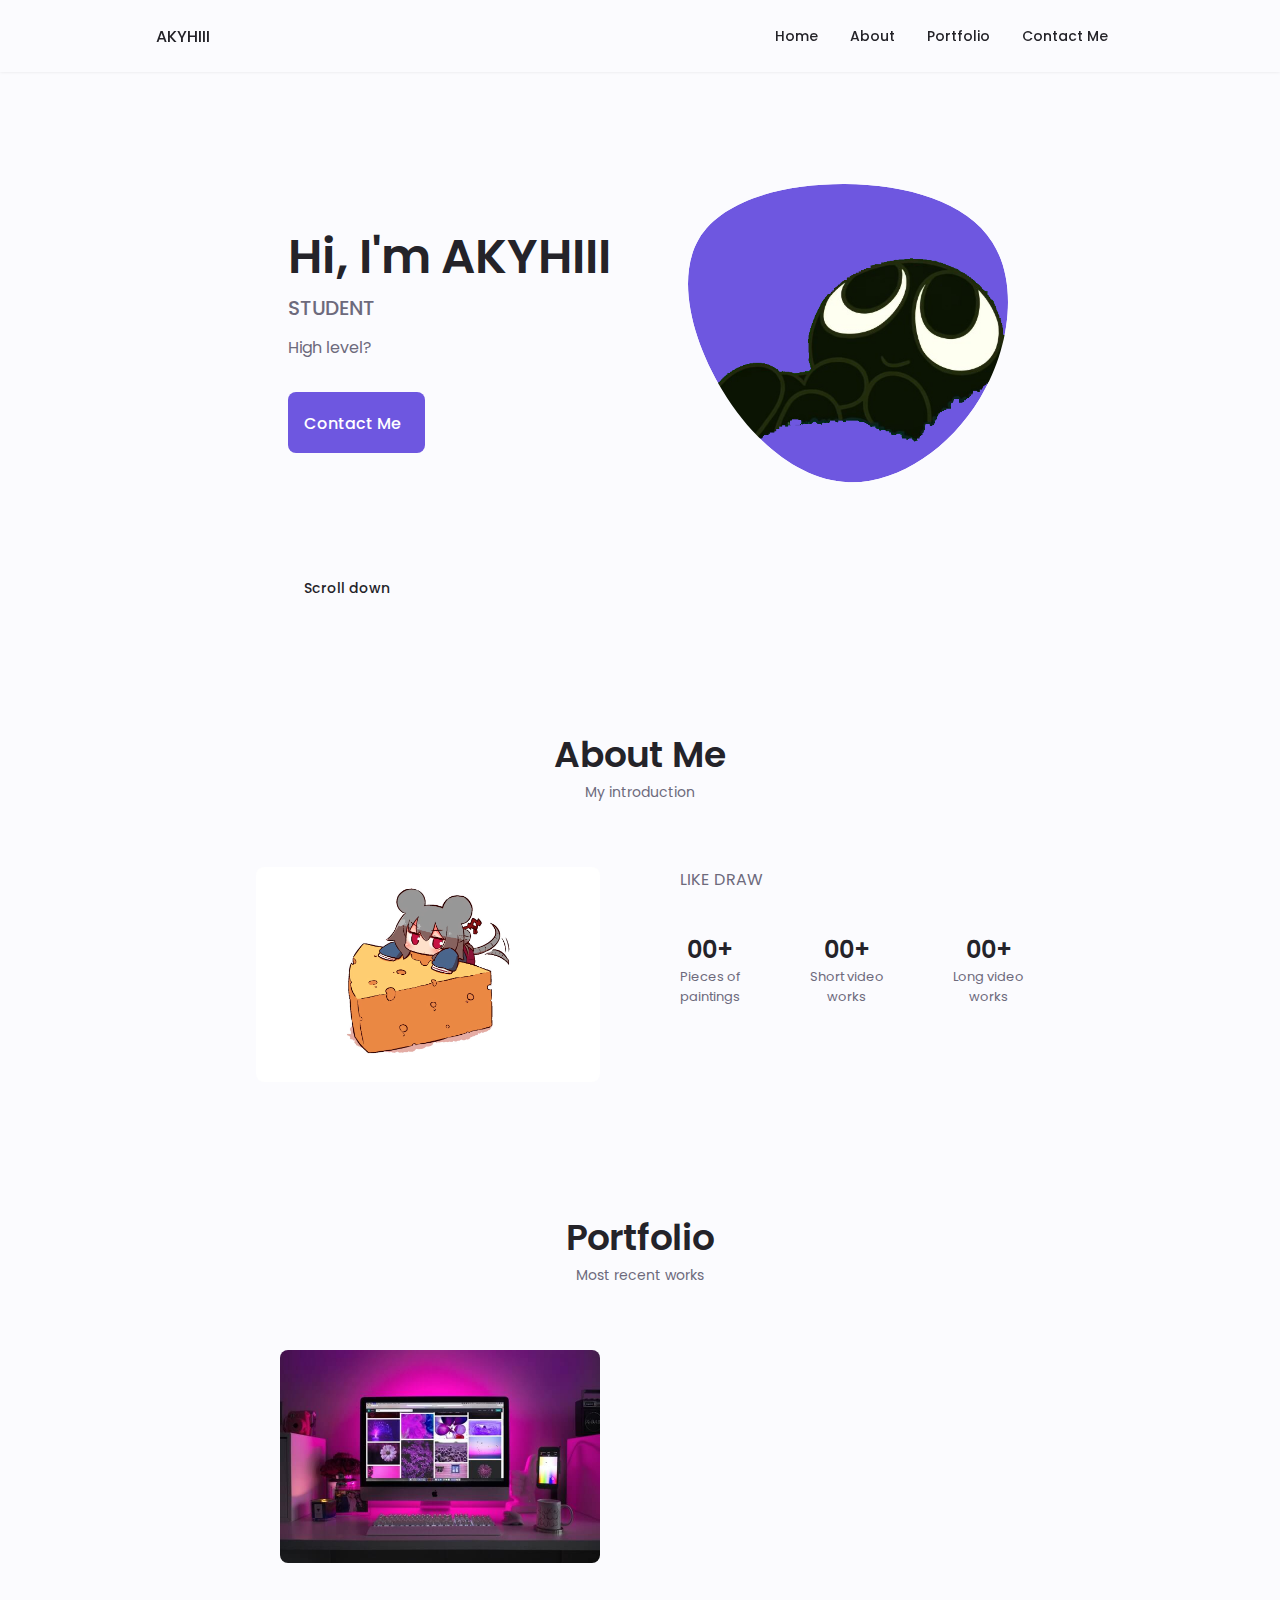
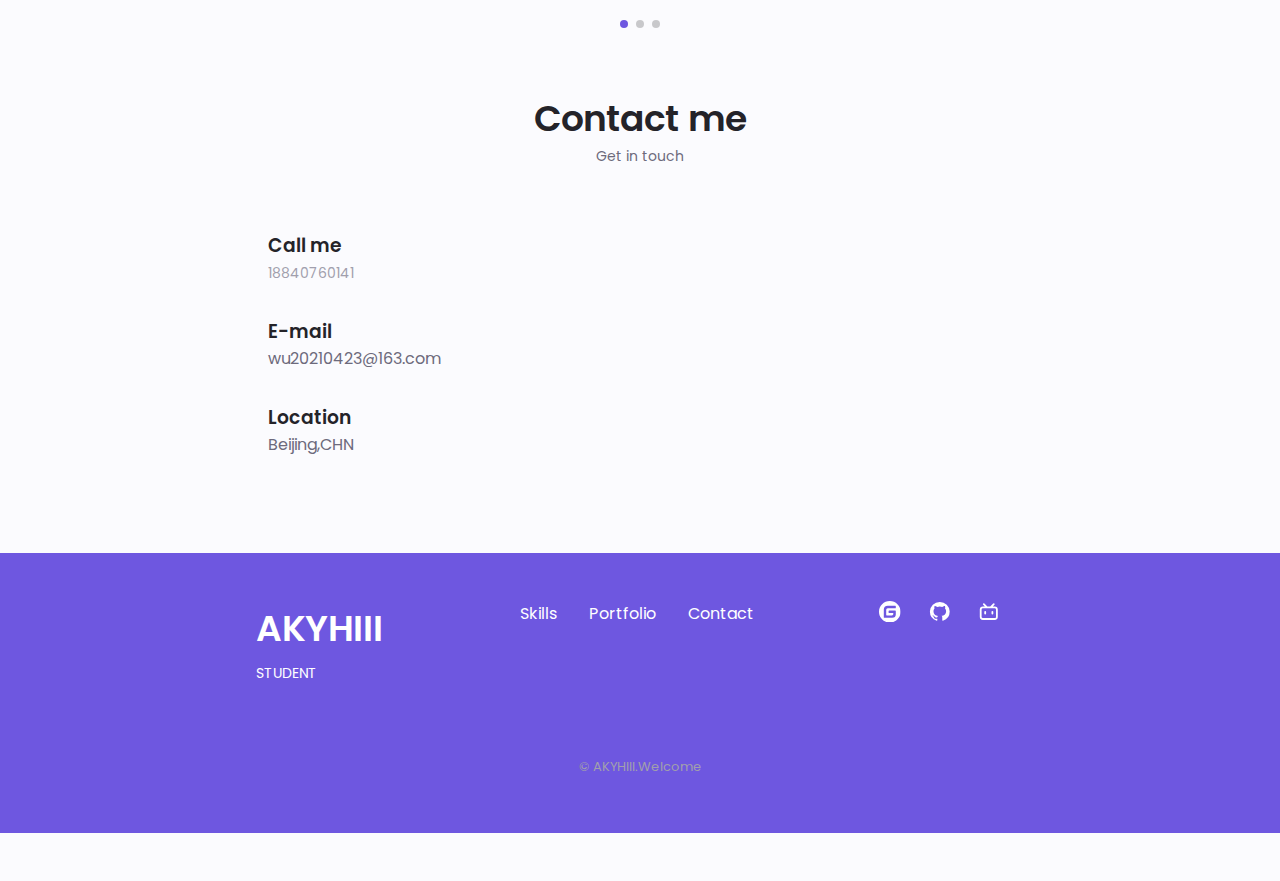
==== index.html @ c31081d9 "Add files via upload" ====
<!DOCTYPE html>
<html lang="en">
  <head>
    <meta charset="UTF-8" />
    <meta name="viewport" content="width=device-width, initial-scale=1.0" />
    <link rel="shortcut icon" type="image/x-icon" href="favicon.ico" />
    <!--==================== UNICONS 图标====================-->
    <link
      rel="stylesheet"
      href="https://unicons.iconscout.com/release/v3.0.6/css/line.css"
    />
    <!--==================== SWIPER CSS ====================-->
    <link rel="stylesheet" href="assets/css/swiper-bundle.min.css" />

    <!--==================== CSS ====================-->
    <link rel="stylesheet" href="assets/css/styles.css" />
    <!-- iconfont font class 方式引用图标 -->
    <!-- <link
      rel="stylesheet"
      href="https://at.alicdn.com/t/c/font_3900458_82z46p85im.css"
    /> -->

    <title>Responsive Portfolio Website</title>
  </head>
  <body>
    <!--==================== HEADER ====================-->
    <header class="header scroll-header" id="header">
      <nav class="nav container">
        <a href="#" class="nav__logo">AKYHIII</a>

        <div class="nav__menu" id="nav-menu">
          <ul class="nav__list grid">
            <li class="nav__item">
              <a href="#home" class="nav__link">
                <i class="uil uil-estate nav__icon"></i>
                <p i18n="home">Home</p>
              </a>
            </li>
            <li class="nav__item">
              <a href="#about" class="nav__link">
                <i class="uil uil-user nav__icon"></i>
                <p i18n="about">About</p>
              </a>
            </li>
            <li class="nav__item">
              <a href="#portfolio" class="nav__link">
                <i class="uil uil-scenery nav__icon"></i>
                <p i18n="portfolio">Portfolio</p>
              </a>
            </li>
            <li class="nav__item">
              <a href="#contact" class="nav__link">
                <i class="uil uil-message nav__icon"></i>
                <p i18n="contact">Contact me</p>
              </a>
            </li>
          </ul>
          <i class="uil uil-times nav__close" id="nav-close"></i>
        </div>

        <div class="nav__btns">
          <i class="uil uil-moon change-theme" id="theme-button"></i>
          <div class="nav__toggle" id="nav-toggle">
            <i class="uil uil-apps"></i>
          </div>
        </div>
      </nav>
    </header>

    <!--==================== MAIN ====================-->
    <main class="main">
      <!--==================== HOME ====================-->
      <section class="home section" id="home">
        <div class="home__container container grid">
          <div class="home__content grid">
            <div class="home__social">
              <a
                href="https://v.douyin.com/UGqM8vB/"
                target="_blank"
                class="home__social-icon"
              >
                <!-- <i class="uil uil-linkedin-alt"></i> -->
                <svg
                  t="1674798484640"
                  viewBox="0 0 1024 1024"
                  version="1.1"
                  xmlns="http://www.w3.org/2000/svg"
                  p-id="2757"
                >
                  <path
                    d="M512 1024C229.222 1024 0 794.778 0 512S229.222 0 512 0s512 229.222 512 512-229.222 512-512 512z m259.149-568.883h-290.74a25.293 25.293 0 0 0-25.292 25.293l-0.026 63.206c0 13.952 11.315 25.293 25.267 25.293h177.024c13.978 0 25.293 11.315 25.293 25.267v12.646a75.853 75.853 0 0 1-75.853 75.853h-240.23a25.293 25.293 0 0 1-25.267-25.293V417.203a75.853 75.853 0 0 1 75.827-75.853h353.946a25.293 25.293 0 0 0 25.267-25.292l0.077-63.207a25.293 25.293 0 0 0-25.268-25.293H417.152a189.62 189.62 0 0 0-189.62 189.645V771.15c0 13.977 11.316 25.293 25.294 25.293h372.94a170.65 170.65 0 0 0 170.65-170.65V480.384a25.293 25.293 0 0 0-25.293-25.267z"
                    fill="hsl(250deg 69% 61%)"
                    p-id="2758"
                  ></path>
                </svg>
              </a>
              <a
                href="assets/img/weixin.png"
                target="_blank"
                class="home__social-icon"
              >
                <i class="uil uil-github-alt"></i>
              </a>
              <a
                href="https://b23.tv/5Z5CrD5"
                target="_blank"
                class="home__social-icon"
              >
                <!-- <i class="uil uil-dribbble"></i> -->
                <svg
                  t="1674801734735"
                  viewBox="0 0 1024 1024"
                  version="1.1"
                  xmlns="http://www.w3.org/2000/svg"
                  p-id="4124"
                >
                  <path
                    d="M777.514667 131.669333a53.333333 53.333333 0 0 1 0 75.434667L728.746667 255.829333h49.92A160 160 0 0 1 938.666667 415.872v320a160 160 0 0 1-160 160H245.333333A160 160 0 0 1 85.333333 735.872v-320a160 160 0 0 1 160-160h49.749334L246.4 207.146667a53.333333 53.333333 0 1 1 75.392-75.434667l113.152 113.152c3.370667 3.370667 6.186667 7.04 8.448 10.965333h137.088c2.261333-3.925333 5.12-7.68 8.490667-11.008l113.109333-113.152a53.333333 53.333333 0 0 1 75.434667 0z m1.152 231.253334H245.333333a53.333333 53.333333 0 0 0-53.205333 49.365333l-0.128 4.010667v320c0 28.117333 21.76 51.157333 49.365333 53.162666l3.968 0.170667h533.333334a53.333333 53.333333 0 0 0 53.205333-49.365333l0.128-3.968v-320c0-29.44-23.893333-53.333333-53.333333-53.333334z m-426.666667 106.666666c29.44 0 53.333333 23.893333 53.333333 53.333334v53.333333a53.333333 53.333333 0 1 1-106.666666 0v-53.333333c0-29.44 23.893333-53.333333 53.333333-53.333334z m320 0c29.44 0 53.333333 23.893333 53.333333 53.333334v53.333333a53.333333 53.333333 0 1 1-106.666666 0v-53.333333c0-29.44 23.893333-53.333333 53.333333-53.333334z"
                    fill="hsl(250deg 69% 61%)"
                    p-id="4125"
                  ></path>
                </svg>
              </a>
            </div>

            <div class="home__img">
              <svg
                class="home__blob"
                viewBox="0 0 200 187"
                xmlns="http://www.w3.org/2000/svg"
                xmlns:xlink="http://www.w3.org/1999/xlink"
              >
                <mask id="mask0" mask-type="alpha">
                  <path
                    d="M190.312 36.4879C206.582 62.1187 201.309 102.826 182.328 134.186C163.346 165.547
                                130.807 187.559 100.226 186.353C69.6454 185.297 41.0228 161.023 21.7403 129.362C2.45775
                                97.8511 -7.48481 59.1033 6.67581 34.5279C20.9871 10.1032 59.7028 -0.149132 97.9666
                                0.00163737C136.23 0.303176 174.193 10.857 190.312 36.4879Z"
                  />
                </mask>
                <g mask="url(#mask0)">
                  <path
                    d="M190.312 36.4879C206.582 62.1187 201.309 102.826 182.328 134.186C163.346
                                165.547 130.807 187.559 100.226 186.353C69.6454 185.297 41.0228 161.023 21.7403
                                129.362C2.45775 97.8511 -7.48481 59.1033 6.67581 34.5279C20.9871 10.1032 59.7028
                                -0.149132 97.9666 0.00163737C136.23 0.303176 174.193 10.857 190.312 36.4879Z"
                  />
                  <image
                    class="home__blob-img"
                    x="0"
                    y="-30"
                    xlink:href="assets/img/cat.png"
                  />
                </g>
              </svg>
            </div>

            <div class="home__data">
              <h1 class="home__title" i18n="home__title">
                Hi, I'm AKYHIII
              </h1>
              <h3 class="home__subtitle" i18n="home__subtitle">
                STUDENT
              </h3>
              <p class="home__description" i18n="home__description">
                High level?
              </p>
              <a href="#contact" class="button button-flex">
                <span i18n="home__contact">Contact Me</span>
                <i class="uil uil-message button__icon"></i>
              </a>
            </div>
          </div>
          <div class="home__scroll">
            <a href="#about" class="home__scroll-button button--flex">
              <i class="uil uil-mouse-alt-2 home__scroll-mouse"></i>
              <span class="home__scroll-name" i18n="home__scroll-name"
                >Scroll down</span
              >
              <i class="uil uil-arrow-down home__scroll-arrow"></i>
            </a>
          </div>
        </div>
      </section>

      <!--==================== ABOUT ====================-->
      <section class="about section" id="about">
        <h2 class="section__title" i18n="about__title">About Me</h2>
        <span class="section__subtitle" i18n="about__subtitle"
          >My introduction</span
        >
        <div class="about__container container grid">
          <img src="assets/img/about.png" alt="" class="about__img" />

          <div class="about__data">
            <p class="about__description" i18n="about__description">
              LIKE DRAW
            </p>

            <div class="about__info">
              <div>
                <span class="about__info-title">00+</span>
                <span class="about__info-name" i18n="about__info-name1"
                  >Pieces of <br />
                  paintings</span
                >
              </div>

              <div>
                <span class="about__info-title">00+</span>
                <span class="about__info-name" i18n="about__info-name2"
                  >Short video <br />
                  works</span
                >
              </div>

              <div>
                <span class="about__info-title">00+</span>
                <span class="about__info-name" i18n="about__info-name3"
                  >Long video <br />
                  works</span
                >
              </div>
            </div>
          </div>
        </div>
      </section>

      <!--==================== PORTFOLIO ====================-->
      <section class="portfolio section" id="portfolio">
        <h2 class="section__title" i18n="portfolio__title">Portfolio</h2>
        <span class="section__subtitle" i18n="portfolio__subtitle"
          >Most recent works</span
        >

        <div class="portfolio__container container swiper-container">
          <div class="swiper-wrapper">
            <!--==================== PORTFOLIO 1 ====================-->

            <div class="portfolio__content grid swiper-slide">
              <img
                src="assets/img/portfolio1.jpg"
                alt=""
                class="portfolio__img"
              />
            </div>

            <!--==================== PORTFOLIO 2 ====================-->

            <div class="portfolio__content grid swiper-slide">
              <img
                src="assets/img/portfolio2.jpg"
                alt=""
                class="portfolio__img"
              />
            </div>

            <!--==================== PORTFOLIO 3 ====================-->

            <div class="portfolio__content grid swiper-slide">
              <img
                src="assets/img/portfolio3.jpg"
                alt=""
                class="portfolio__img"
              />
            </div>
          </div>
          <!-- add arrows-->
          <div class="swiper-button-next">
            <i class="uil uil-angle-right-b swiper-portfolio-icon"></i>
          </div>

          <div class="swiper-button-prev">
            <i class="uil uil-angle-left-b swiper-portfolio-icon"></i>
          </div>

          <!-- Add Pagination -->
          <div class="swiper-pagination"></div>
        </div>
      </section>

      <!--==================== CONTACT ME ====================-->
      <section class="contact section" id="contact">
        <h2 class="section__title" i18n="contact__title">Contact me</h2>
        <span class="section__subtitle" i18n="contact__subtitle"
          >Get in touch</span
        >

        <div class="contact__container container grid">
          <div>
            <div class="contact__information">
              <i class="uil uil-phone-alt contact__icon"></i>

              <div>
                <h3 class="contact__title" i18n="tel">Call me</h3>
                <span class="contact__subtitle" i18n="tel__number"
                  >18840760141</span
                >
              </div>
            </div>

            <div class="contact__information">
              <i class="uil uil-envelope contact__icon"></i>

              <div>
                <h3 class="contact__title" i18n="email">E-mail</h3>
                <span class="contatc__subtitle" i18n="email__address"
                  >wu20210423@163.com</span
                >
              </div>
            </div>

            <div class="contact__information">
              <i class="uil uil-map-marker contact__icon"></i>

              <div>
                <h3 class="contact__title" i18n="location">Location</h3>
                <span class="contatc__subtitle" i18n="location__detail"
                  >Beijing,CHN</span
                >
              </div>
            </div>
          </div>
        </div>
      </section>
    </main>

    <!--==================== FOOTER ====================-->
    <footer class="footer">
      <div class="footer__bg">
        <div class="footer__container container grid">
          <div>
            <h1 class="footer__title">AKYHIII</h1>
            <span class="footer__subtitle" i18n="home__subtitle"
              >STUDENT</span
            >
          </div>

          <ul class="footer__links">
            <li>
              <a href="#skills" class="footer__link" i18n="skills">Skills</a>
            </li>
            <li>
              <a href="#portfolio" class="footer__link" i18n="portfolio"
                >Portfolio</a
              >
            </li>
            <li>
              <a href="#contact" class="footer__link" i18n="contact">Contact</a>
            </li>
          </ul>

          <div class="footer__socials">
            <a href="https://v.douyin.com/UGqM8vB/" target="_blank">
              <svg class="icon footer__social" aria-hidden="true">
                <use xlink:href="#icon-gitee"></use>
              </svg>
            </a>
            <a href="assets/img/weixin.png" target="_blank">
              <svg class="icon footer__social" aria-hidden="true">
                <use xlink:href="#icon-github"></use>
              </svg>
            </a>
            <a href="https://b23.tv/5Z5CrD5" target="_blank">
              <svg class="icon footer__social" aria-hidden="true">
                <use xlink:href="#icon-bilibili-line"></use>
              </svg>
            </a>
          </div>
        </div>

        <p class="footer__copy">
          &#169; AKYHIII.Welcome
        </p>
      </div>
    </footer>

    <!--==================== SCROLL TOP ====================-->
    <a href="#" class="scrollup" id="scroll-up">
      <i class="uil uil-arrow-up scrollup__icon"></i>
    </a>
    <!--==================== SWIPER JS ====================-->
    <script src="assets/js/swiper-bundle.min.js"></script>

    <!-- iconfont JS -->
    <script src="assets/js/iconfont.js"></script>
    <!-- jquery -->
    <script src="https://apps.bdimg.com/libs/jquery/2.1.4/jquery.min.js"></script>
    <script src="assets/js/jquery.i18n.min.js"></script>
    <!--==================== MAIN JS ====================-->
    <script src="assets/js/main.js"></script>

    <!-- translate JS -->
    <script src="assets/js/cn-en-translate.js"></script>
  </body>
</html>
---- assets/css/styles.css ----
/*==================== GOOGLE FONTS 字体====================*/
@import url("https://fonts.googleapis.com/css2?family=Poppins:wght@400;500;600&display=swap");

/*==================== VARIABLES CSS ====================*/
:root {
    --header-height: 3rem;

    /*========== Colors 主题色彩==========*/
    /* Change favorite color */
    --hue-color: 250; /*Purple 250 - Green 142 - Blue 230 - Pink 340*/

    /* HSL color mode */
    --first-color: hsl(var(--hue-color), 69%, 61%);
    --first-color-second: hsl(var(--hue-color), 69%, 61%);
    --first-color-alt: hsl(var(--hue-color), 57%, 53%);
    --first-color-lighter: hsl(var(--hue-color), 92%, 85%);
    --title-color: hsl(var(--hue-color), 8%, 15%);
    --text-color: hsl(var(--hue-color), 8%, 45%);
    --text-color-light: hsl(var(--hue-color), 8%, 65%);
    --input-color: hsl(var(--hue-color), 70%, 96%);
    --body-color: hsl(var(--hue-color), 60%, 99%);
    --container-color: hsl(var(--hue-color), 100%, 98%);
    --scroll-bar-color: hsl(var(--hue-color), 12%, 90%);
    --scroll-thumb-color: hsl(var(--hue-color), 12%, 80%);

    /*========== Font and typography ==========*/
    --body-font: 'Poppins', sans-serif;

    /* .5rem = 8px, 1rem = 16px, 1.5rem = 24px ... */
    --big-font-size: 2rem;
    --h1-font-size: 1.5rem;
    --h2-font-size: 1.25rem;
    --h3-font-size: 1.125rem;
    --normal-font-size: .938rem;
    --small-font-size: .813rem;
    --smaller-font-size: .75rem;

    /*========== Font weight ==========*/
    --font-medium: 500;
    --font-semi-bold: 600;

    /*========== Margenes Bottom ==========*/
    /* .25rem = 4px, .5rem = 8px, .75rem = 12px ... */
    --mb-0-25: .25rem;
    --mb-0-5: .5rem;
    --mb-0-75: .75rem;
    --mb-1: 1rem;
    --mb-1-5: 1.5rem;
    --mb-2: 2rem;
    --mb-2-5: 2.5rem;
    --mb-3: 3rem;

    /*========== z index ==========*/
    --z-tooltip: 10;
    --z-fixed: 100;
    --z-modal: 1000;
}

/* Font size for large devices */
@media screen and (min-width: 968px) {
    :root {
        --big-font-size: 3rem;
        --h1-font-size: 2.25rem;
        --h2-font-size: 1.5rem;
        --h3-font-size: 1.25rem;
        --normal-font-size: 1rem;
        --small-font-size: .875rem;
        --smaller-font-size: .813rem;
    }
}

/*========== Variables Dark theme ==========*/
body.dark-theme {
  /* HSL color mode */
--first-color-second: hsl(var(--hue-color), 30%, 8%);
--title-color: hsl(var(--hue-color), 8%, 95%);
--text-color: hsl(var(--hue-color), 8%, 45%);
--text-color-light: hsl(var(--hue-color), 8%, 75%);
--input-color: hsl(var(--hue-color), 29%, 16%);
--body-color: hsl(var(--hue-color), 28%, 12%);
--container-color: hsl(var(--hue-color), 29%, 16%);
--scroll-bar-color: hsl(var(--hue-color), 12%, 48%);
--scroll-thumb-color: hsl(var(--hue-color), 12%, 36%);
}

/*========== Button Dark/Light ==========*/
.nav__btns {
  display: flex;
  align-items: center;

}

.change-theme {
  font-size: 1.25rem;
  color: var(--title-color);
  margin-right: var(--mb-1);
  cursor: pointer;
}

.change-theme:hover {
  color: var(--first-color);
}

/*==================== BASE ====================*/
* {
  box-sizing: border-box;
  padding: 0;
  margin: 0;
}

html {
  scroll-behavior: smooth;
}

body {
  margin: 0 0 var(--header-height) 0;
  font-family: var(--body-font);
  font-size: var(--normal-font-size);
  background-color: var(--body-color);
  color: var(--text-color);
}

h1, h2, h3, h4 {
  color: var(--title-color);
  font-weight: var(--font-semi-bold);
}

ul {
  list-style: none;
}

a {
  text-decoration: none;
}

img {
  max-width: 100%;
  height: auto;
}

/*==================== REUSABLE CSS CLASSES ====================*/
.section {
  padding: 2rem 0 4rem;
}

.section__title {
  font-size: var(--h1-font-size);
  color: var(--title-color);
}

.section__subtitle {
  display: block;
  font-size: var(--small-font-size);
  margin-bottom: var(--mb-3);
}

.section__title, 
.section__subtitle {
  text-align: center;
}

/*==================== LAYOUT ====================*/
.container {
  max-width: 768px;
  margin-left: var(--mb-1-5);
  margin-right: var(--mb-1-5);
}

.grid {
  display: grid;
  gap: 1.5rem;
}

.header {
  width: 100%;
  position: fixed;
  bottom: 0;
  left: 0;
  z-index: var(--z-fixed);
  background-color: var(--body-color);
}

/*==================== NAV ====================*/
.nav{
  max-width: 968px;
  height: var(--header-height);
  display: flex;
  justify-content: space-between;
  align-items: center;
}

.nav__logo,
.nav__toggle{
  color: var(--title-color);
  font-weight: var(--font-medium);
}
.nav__logo:hover{
  color: var(--first-color);
}

.nav__toggle{
  font-size: 1.1rem;
  cursor: pointer;
}

.nav__toggle:hover{
  color: var(--first-color);
}

/*mobile devices*/
@media screen and (max-width:767px){
  .nav__menu{
    position: fixed;
    bottom: -100%;
    left: 0;
    width: 100%;
    background-color: var(--body-color);
    padding: 2rem 1.5rem 4rem;
    box-shadow: 0 -1px 4px rgba(0,0,0,.15);
    border-radius: 1.5rem 1.5rem 0 0;
    transition: .3s;
  }
}

.nav__list{
  grid-template-columns: repeat(3,1fr);
  gap: 2rem;
}

.nav__item{
  align-items: center;
}
.nav__link{
  display: flex;
  flex-direction: column;
  align-items: center;
  font-size: var(--small-font-size);
  color: var(--title-color);
  font-weight: var(--font-medium);
  cursor: pointer;
  text-transform: capitalize;
}

.nav__link:hover{
  color: var(--first-color);
}
.nav__link:hover svg{
  fill: var(--first-color);
}

.nav__icon{
  font-size: 1.2rem;
}
.nav__icon-svg{
  fill:var(--title-color);
  font-size: 1.4rem;
  margin-top: 4px;
  margin-bottom: 2px;
}
.nav__close{
  position: absolute;
  right: 1.3rem;
  bottom: .5rem;
  font-size: 1.5rem;
  cursor: pointer;
  color: var(--first-color);
}

.nav__close:hover{
  color: var(--first-color-alt);
}
/* show menu */
.show-menu{
  bottom: 0;
}

/* Active link */
.active-link {
  color: var(--first-color);
}

/* Change background header */
.scroll-header {
  box-shadow: 0 -1px 4px rgba(0,0,0, .15);
  
}

/*==================== HOME ====================*/
.home__container {
  gap: 1rem;
}

.home__content{
  grid-template-columns: .5fr 3fr;
  padding-top: 3.5rem;
  align-items: center;
}
.home__social {
  display: grid;
  grid-template-columns: max-content;
  row-gap: 1rem;
}

.home__social-icon {
  font-size: 1.25rem;
  color: var(--first-color);
}

.home__social-icon:hover {
  color: var(--first-color-alt)
}

.home__blob {
  width: 200px;
  fill: var(--first-color);
}

.home__blob-img {
  width: 220px;
}

.home__data {
  grid-column: 1/3;
}

.home__title {
  font-size: var(--big-font-size);
}

.home__subtitle {
  font-size: var(--h3-font-size);
  color: var(--text-color);
  font-weight: var(--font-medium);
  margin-bottom: var(--mb-0-75);
}

.home__description {
  margin-bottom: var(--mb-2);
}

/* .home__scroll {
  display: none;
} */

.home__scroll-button {
  color: var(--first-color);
  transition: .3s;

}

.home__scroll-button:hover {
  transform: translateY(0.25rem);
}

.home__scroll-mouse {
  font-size: 2rem;

}

.home__scroll-name {
  font-size: var(--small-font-size);
  color: var(--title-color);
  font-weight: var(--font-medium);
  margin-right: var(--mb-0-25);

}

.home__scroll-arrow {
  font-size: 1.25rem;

}

/*==================== BUTTONS ====================*/
.button {
  display: inline-block;
  background-color: var(--first-color);
  color: #FFFF;
  padding: 1rem;
  border-radius: .5rem;
  font-weight: var(--font-medium);

}

.button:hover {
  background-color: var(--first-color-alt);
}

.button__icon {
  font-size: 1.2rem;
  margin-left: var(--mb-0-5);
  transition: .3s;
}

.button--flex {
  display: inline-flex;
  align-items: center;
  transition: .3s;

}

.button--small {
  padding: .75rem 1rem;
}

.button--link {
  padding: 0;
  background-color: transparent;
  color: var(--first-color);
}

.button--link:hover {
  background-color: transparent;
  color: var(--first-color-alt);
}

/*==================== ABOUT ====================*/
.about__img {
  width: 200px;
  border-radius: .5rem;
  justify-self: center;
  align-self: center;

}

.about__description {
  text-align: center;
  margin-bottom: var(--mb-2-5);

}

.about__info {
  display: flex;
  justify-content: space-evenly;
  margin-bottom: var(--mb-2-5);
}

.about__info-title {
  font-size: var(--h2-font-size);
  font-weight: var(--font-semi-bold);
  color: var(--title-color);
}

.about__info-name {
  font-size: var(--smaller-font-size);

}

.about__info-title, .about__info-name {
  display: block;
  text-align: center;

}

.about__buttons {
  display: flex;
  justify-content: center;
}

/*==================== SKILLS ====================*/
.skills__container {
  row-gap: 0;
}

.skills__header {
  display: flex;
  align-items: center;
  margin-bottom: var(--mb-2-5);
  cursor: pointer;
}

.skills__icon, .skills__arrow {
  font-size: 2rem;
  color: var(--first-color);

}

.skills__icon {
  margin-right: var(--mb-0-75);

}

.skills__title {
  font-size: var(--h3-font-size);
}

.skills__subtitle {
  font-size: var(--small-font-size);
  color: var(--text-color-light);

}

.skills__arrow {
  margin-left: auto;
  transition: .4s;

}

.skills__list {
  row-gap: 1.5rem;
  padding-left: 2.7rem;
  transition: .4s;
}

.skills__titles {
  display: flex;
  justify-content: space-between;
  margin-bottom: var(--mb-0-5)
}

.skills__name {
  font-size: var(--normal-font-size);
  font-weight: var(--font-medium);
}

.skills__bar, .skills__percentage {
  height: 5px;
  border-radius: .25rem;

}

.skills__bar {
  background-color: var(--first-color-lighter);

}

.skills__percentage {
  display: block;
  background-color: var(--first-color);
}

.skills__html {
  width: 60%;
}

.skills__css{
  width: 50%;
}

.skills__js{
  width: 30%;
}

.skills__vue{
  width: 10%;
}

.skills__java{
  width: 70%;
}

.skills__python{
  width: 50%;
}

.skills__close .skills__list {
  
  height: 0;
  overflow: hidden;

}

.skills__open .skills__list {
  height: max-content;
  margin-bottom: var(--mb-2-5);
}

.skills__open .skills__arrow {
  transform: rotate(-180deg);
}

/*==================== QUALIFICATION ====================*/
.qualification__tabs {
  display: flex;
  justify-content: space-evenly;
  margin-bottom: var(--mb-2)
}

.qualification__button {
  font-size: var(--h3-font-size);
  font-weight: var(--font-medium);
  cursor: pointer
}

.qualification__button:hover {
  color: var(--first-color);
}

.qualification__icon {
  font-size: 1.8rem;
  margin-right: var(--mb-0-25);
}

.qualification__data {
  display: grid;
  grid-template-columns: 1fr max-content 1fr;
  column-gap: 1.5rem;
}

.qualification__title {
  font-size: var(--normal-font-size);
  font-weight: var(--font-medium);
}

.qualification__subtitle {
  display: inline-block;
  font-size: var(--small-font-size);
  margin-bottom: var(--mb-1);
}

.qualification__calendar {
  font-size: var(--smaller-font-size);
  color: var(--text-color-light);
  /* margin-bottom: var(--mb-1) */

}

.qualification__rounder {
  display: inline-block;
  width: 13px;
  height: 13px;
  background-color: var(--first-color);
  border-radius: 50%;
}

.qualification__line {
  display: block;
  width: 1px;
  height: 100%;
  background-color: var(--first-color);
  transform: translate(6px, -7px)
}

.qualification__content[data-content] {
  display: none;

}

.qualification__active[data-content] {
  display: block;
}

.qualification__button.qualification__active {
  color: var(--first-color)
}

/* Active Modal */
.active-modal {
  opacity: 1;
  visibility: visible;
}


/*==================== PORTFOLIO ====================*/
.portfolio__container {
  overflow: initial;
}

.portfolio__content {
  padding: 0 1.5rem;
}

.portfolio__img {
  width: 265px;
  border-radius: .5rem;
  justify-self: center;
}

.portfolio__title {
  font-size: var(--h3-font-size);
  margin-bottom: var(--mb-0-5);
}

.portfolio__description {
  margin-bottom: var(--mb-0-75);
}

.portfolio__button:hover .button__icon {
  transform: translateX(.25rem);
}

.swiper-button-prev::after, .swiper-button-next::after {
  content: '';
}

.swiper-portfolio-icon {
  font-size: 2rem;
  color: var(--first-color);
}

.swiper-button-prev {
  left: -.5rem;
}

.swiper-button-next {
  right: -.5rem;
}

.swiper-container-horizontal > .swiper-pagination-bullets {
  bottom: -2.5rem;
}

.swiper-pagination-bullet-active {
  background-color: var(--first-color);

}

.swiper-button-prev, 
.swiper-button-next,
.swiper-pagination-bullet {
  outline: none;
}

/*==================== CONTACT ME ====================*/
.contact__container {
  row-gap: 3rem;
}

.contact__information {
  display: flex;
  margin-bottom: var(--mb-2)
}

.contact__icon {
  font-size: 1.5rem;
  color: var(--first-color);
  margin-right: var(--mb-0-75);
}

.content__title {
  font-size: var(--h3-font-size);
  font-weight: var(--font-medium);
}

.contact__subtitle {
  font-size: var(--small-font-size);
  color: var(--text-color-light);
}

.contact__content {
  background-color: var(--input-color);
  border-radius: .5rem;
  padding: .75rem 1rem .25rem;
}

.contact__label {
  font-size: var(--smaller-font-size);
  color: var(--title-color);
}

.contact__input {
  width: 100%;
  background-color: var(--input-color);
  color: var(--text-color);
  font-family: var(--body-font);
  font-size: var(--normal-font-size);
  border: none;
  outline: none;
  padding: .25rem .5rem .5rem 0;
}

/*==================== FOOTER ====================*/
.footer {
  padding-top: 2rem;
}

.footer__container {
  row-gap: 3.5rem;
}

.footer__bg {
  background-color: var(--first-color-second);
  padding: 2rem 0 3rem;
}

.footer__title {
  font-size: var(--h1-font-size);
  margin-bottom: var(--mb-0-25);

}

.footer__subtitle {
  font-size: var(--small-font-size);
}

.footer__links {
  display: flex;
  flex-direction: column;
  row-gap: 1.5rem;
}

.footer__link:hover {
  color: var(--first-color-lighter);
}

.footer__social {
  font-size: 1.35rem;
  margin-right: var(--mb-1-5);
}

.footer__social:hover {
  color: var(--first-color-lighter);
}

.footer__copy {
  font-size: var(--smaller-font-size);
  text-align: center;
  color: var(--text-color-light);
  margin-top: var(--mb-3)
}

.footer__title,
.footer__subtitle,
.footer__link,
.footer__social {
  color: #FFF;
  fill: #FFF;
}

.icon {
  width: 1em;
  height: 1em;
  vertical-align: -0.15em;
  /* fill:white; */
  overflow: hidden;
}

/*========== SCROLL UP ==========*/
.scrollup {
  position: fixed;
  right: 1rem;
  bottom: -20%;
  background-color: var(--first-color);
  opacity: .8;
  padding: 0 .3rem;
  border-radius: .4rem;
  z-index: var(--z-tooltip);
  transition: .4s;
}

.scrollup:hover {
  background-color: var(--first-color-alt);
}

.scrollup__icon {
  font-size: 1.5rem;
  color: #FFF;
}

/* Show scroll */
.show-scroll {
  bottom: 5rem;
}


/*========== SCROLL BAR ==========*/
::-webkit-scrollbar {
  width: .60rem;
  background-color: var(--scroll-bar-color);
  border-radius: .5rem;
}

::-webkit-scrollbar-thumb {
  background-color: var(--scroll-thumb-color);
  border-radius: .5rem;
}

::-webkit-scrollbar-thumb:hover {
  background-color: var(--text-color-light);
}


/*==================== MEDIA QUERIES ====================*/
/* For small devices */
@media screen and (max-width: 350px) {
  .container {
      margin-left: var(--mb-1);
      margin-right: var(--mb-1);
  }
  .nav__menu {
      padding: 2rem .25rem 4rem;
  }

  .nav__list {
      column-gap: 0;
  }
  .home__content {
      grid-template-columns: .25fr 3fr;
  }

  .home__blob {
      width: 180px;
  }

  .skills__title {
      font-size: var(--normal-font-size);
  }
  .qualification__data {
      gap: .5rem;
  }

  .services__container {
      grid-template-columns: max-content;
      justify-content: center;
  }

  .services__content {
      padding-right: 3.5rem;
  }
  .services__modal {
      padding: 0 .5rem;
  }

  .project__img {
      width: 200px;
  }

  .testimonial__header,
  .testimonial__data {
      flex-direction: column;
      align-items: center;
  }

  .testimonial__img {
      margin-right: 0;
      margin-bottom: var(--mb-0-25);
  }

  .testimonial__data,
  .testimonial__description {
      text-align: center;
  }
}

/* For medium devices */
@media screen and (min-width: 568px) {
  .home__content {
      grid-template-columns: max-content 1fr 1fr;
  }
  .home__data {
      grid-column: initial;
  }
  .home__img {
      order: 1;
      justify-self: center;
  }

  .about__container,
  .skills_container,
  .portfolio__content,
  .project__container,
  .contact__container,
  .footer__container {
      grid-template-columns: repeat(2, 1fr);
  }

  .qualification__sections {
      display: grid;
      grid-template-columns: .6fr;
      justify-content: center;
  }

  @media screen and (min-width: 768px) {
      .container {
          margin-left: auto;
          margin-right: auto;
      }

      .body {
          margin: 0;
      }
      .section {
          padding: 6rem 0 2rem;
      }
      .section__subtitle {
          margin-bottom: 4rem;
      }
      .header {
          top: 0;
          bottom: initial;
      }

      .header,
      .main,
      .footer__container {
          padding: 0 1rem;
      }

      .nav {
          height: calc(var(--header-height) + 1.5rem);
          column-gap: 1rem;
      }
      .nav__icon,
      .nav__close,
      .nav__toggle {
          display: none;
      }

      .nav__list {
          display: flex;
          column-gap: 2rem;
      }

      .nav__item {
        align-content: center;
        display: flex;
        flex-wrap: wrap;
      }

      #translate{
        font-size: 0;
      }

      .nav__menu {
          margin-left: auto;
      }
      .change-theme {
          margin: 0;
      }

      .home__container {
          row-gap: 5rem;
      }

      .home__content {
          padding-top: 5.5rem;
          column-gap: 2rem;
      }
      .home__blob {
          width: 270px;
      }
      .home__scroll {
          display: block;
      }
      .home__scroll-button {
          margin-left: 3rem;
      }
      .about__container {
          column-gap: 5rem; 
      }
      .about__img {
          width: 350px;
      }
      .about__description {
          text-align: initial;
      }
      .about__info {
          justify-content: space-between;
      }
      .about__buttons {
          justify-content: initial;
      }
      .qualification__tabs {
          justify-content: center;

      }
      .qualification__button {
          margin: 0 var(--mb-1)
      }

      .qualification__sections {
          grid-template-columns: .5fr
      }
      .services__container {
          grid-template-columns: repeat(3, 218px);
          justify-content: center;
      }
      .services__icon {
          font-size: 2rem;
      }
      .services__content {
          padding: 6rem 0 2rem 2.5rem;
      }

      .services__modal-content {
          width: 450px;
      }
      .portfolio__img {
          width: 320px;
      }
      .portfolio__content {
          align-items: center;
      }
      .project {
          text-align: initial;
      }
      .project__bg {
          background: none;
      }
      .project__container {
          background-color: var(--first-color-second);
          border-radius: 1rem;
          padding: 3rem 2.5rem 0;
          grid-template-columns: 1fr max-content;
          column-gap: 3rem;
      }
      .project__data {
          padding-top: .8rem;
      }
      .footer__container {
          grid-template-columns: repeat(3, 1fr);
      }
      .footer__bg {
          padding: 3rem 0 3.5rem; 
      }

      .footer__links {
          flex-direction: row;
          column-gap: 2rem;
      }
      .footer__socials {
          justify-self: flex-end;
      }
      .footer__copy {
          margin-top: 4.5rem;
      }

  }
}

/* For large devices */
@media screen and (min-width: 1024px) {
  .header,
  .main,
  .footer__container {
      padding: 0;
  }
  .home__blob {
      width: 320px;
  }
  .home__social {
      transform: translateX(-6rem);
  }
  .services__container {
      grid-template-columns: repeat(3, 238px);
  }
  .portfolio__content {
      column-gap: 5rem;
  }
  .swiper-portfolio-icon {
      font-size: 3.5rem;
  }
  .swiper-button-prev {
      left: 3.5rem;
  }
  .swiper-button-next {
      right: 3.5rem;
  }
  .swiper-container-horizontal > .swiper-pagination-bullets {
      bottom: -4.5rem
  }

  .contact__form {
      width: 460px; 
  }
  .contact__inputs {
      grid-template-columns: repeat(2, 1fr);
  }
}
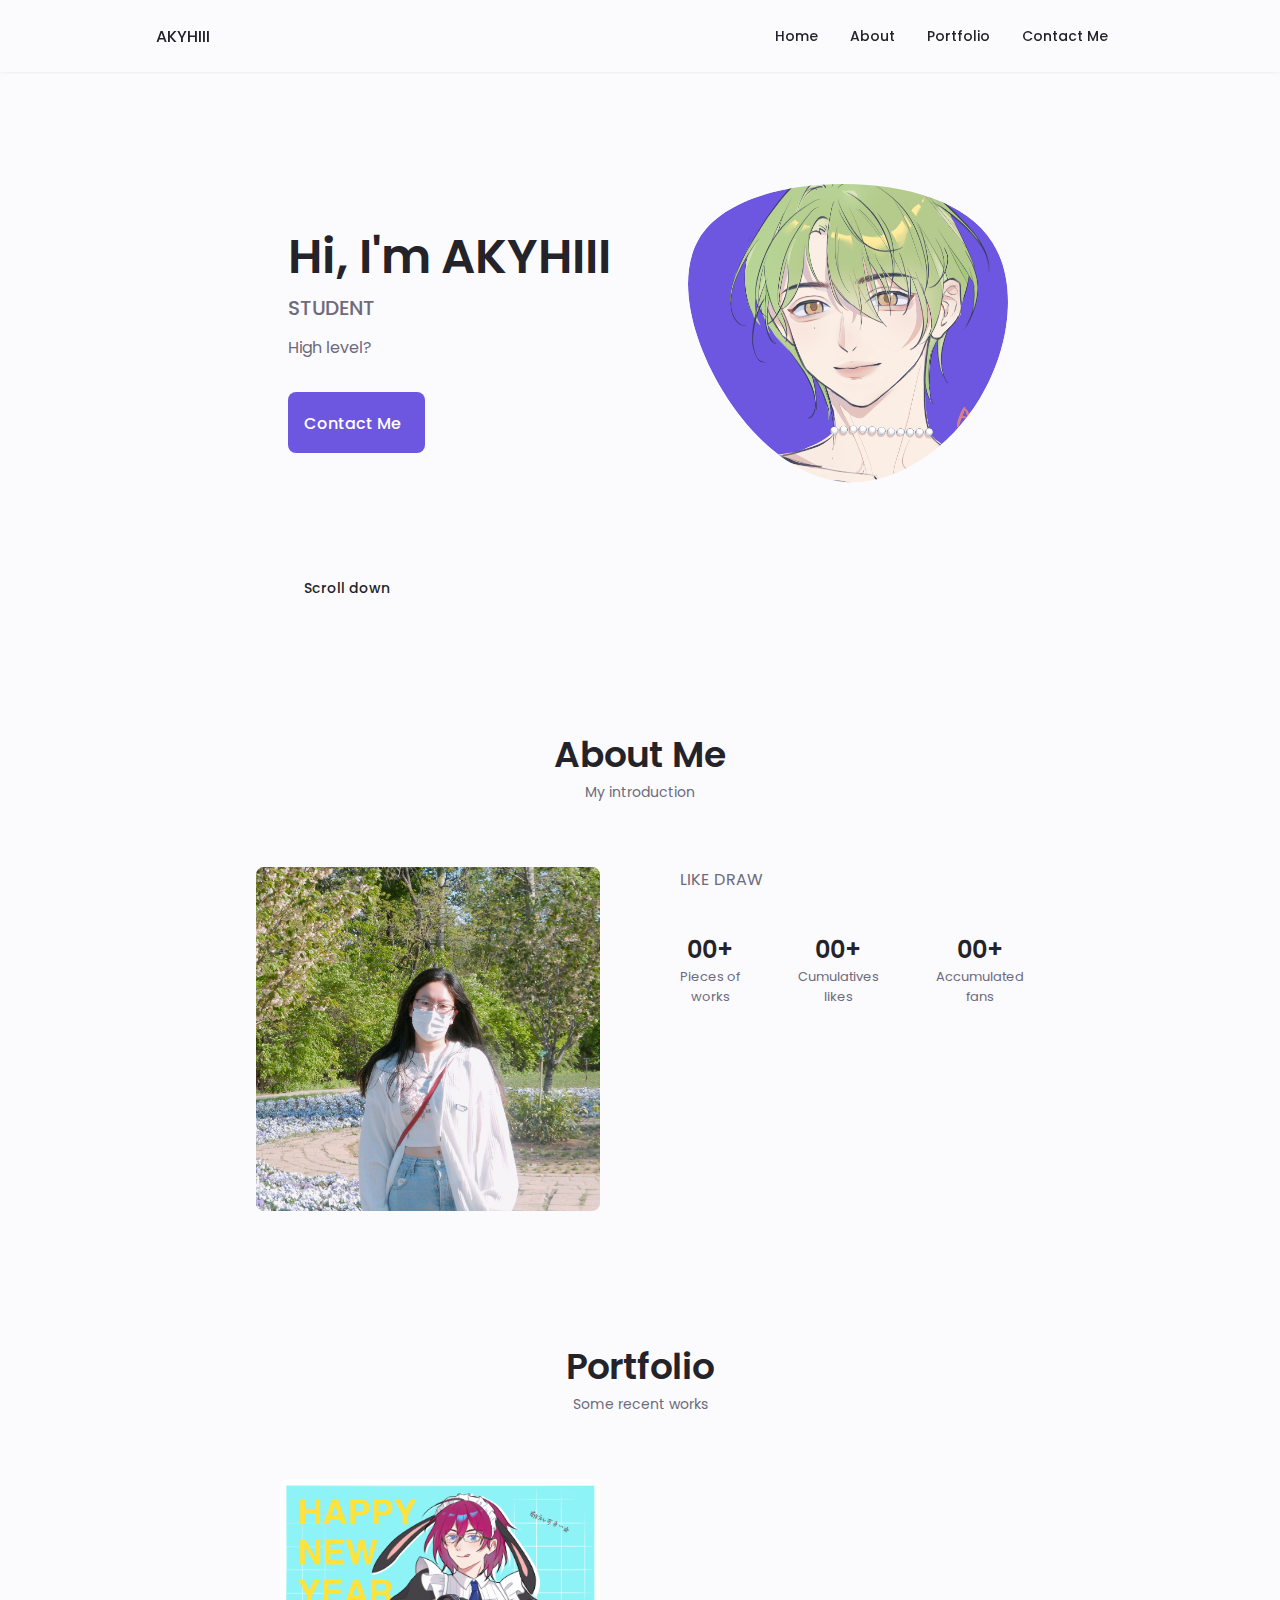
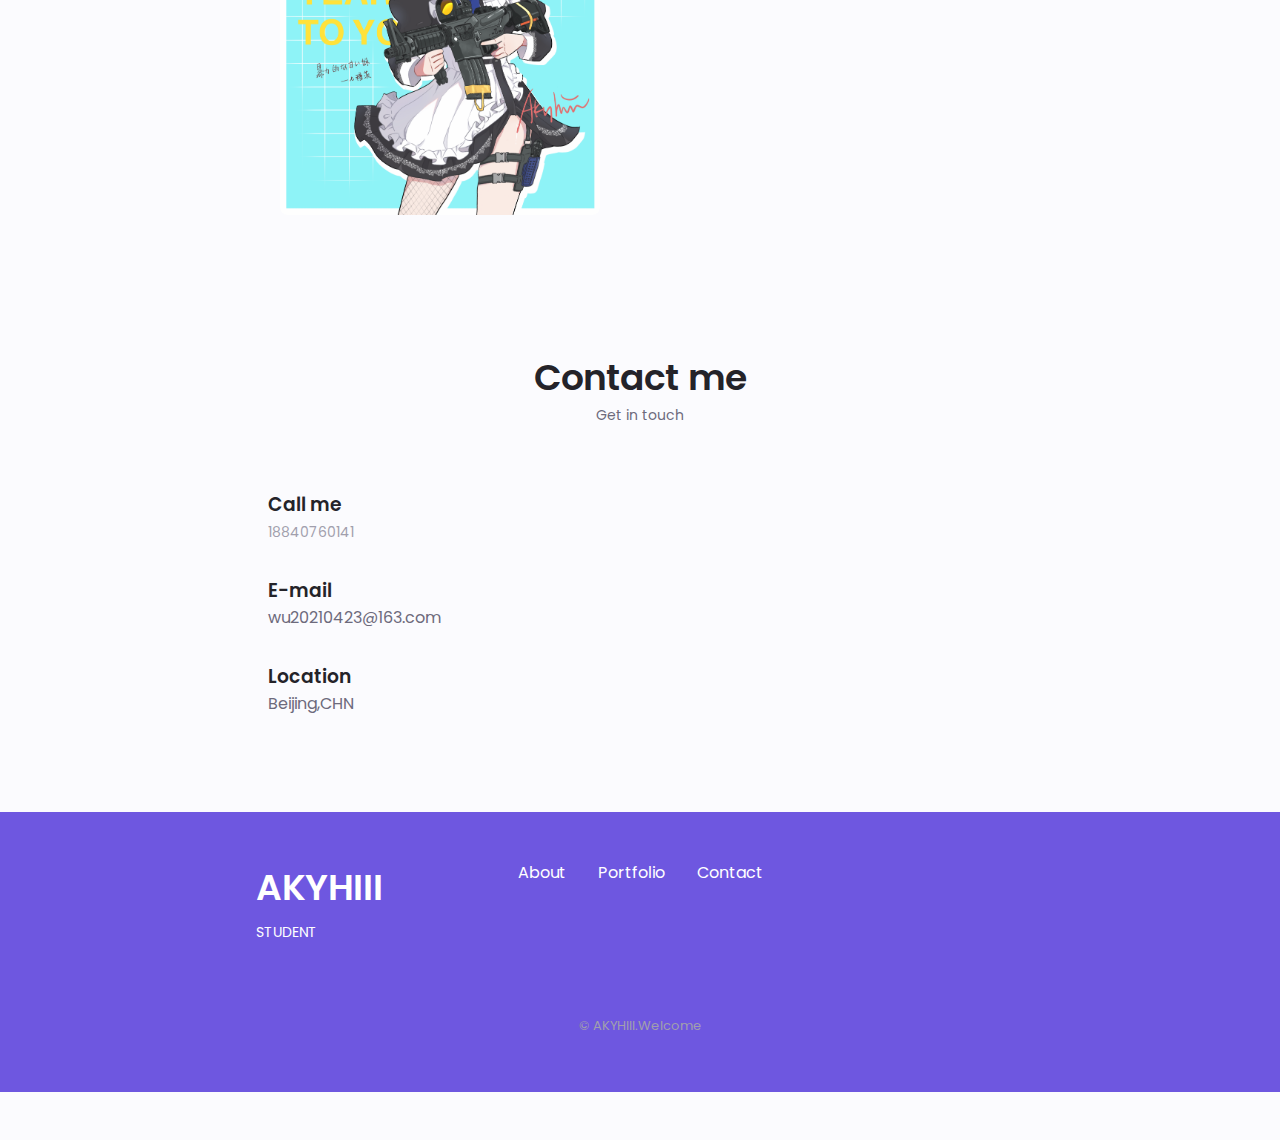
==== commit 8860ba75: "Add files via upload" ====
--- a/index.html
+++ b/index.html
@@ -95,7 +95,7 @@
                 </svg>
               </a>
               <a
-                href="assets/img/weixin.png"
+                href="assets/img/weixin.jpg"
                 target="_blank"
                 class="home__social-icon"
               >
@@ -149,7 +149,7 @@
                     class="home__blob-img"
                     x="0"
                     y="-30"
-                    xlink:href="assets/img/cat.png"
+                    xlink:href="assets/img/bea.png"
                   />
                 </g>
               </svg>
@@ -190,7 +190,7 @@
           >My introduction</span
         >
         <div class="about__container container grid">
-          <img src="assets/img/about.png" alt="" class="about__img" />
+          <img src="assets/img/about.jpg" alt="" class="about__img" />
 
           <div class="about__data">
             <p class="about__description" i18n="about__description">
@@ -202,23 +202,23 @@
                 <span class="about__info-title">00+</span>
                 <span class="about__info-name" i18n="about__info-name1"
                   >Pieces of <br />
-                  paintings</span
+                  works</span
                 >
               </div>
 
               <div>
                 <span class="about__info-title">00+</span>
                 <span class="about__info-name" i18n="about__info-name2"
-                  >Short video <br />
-                  works</span
+                  >Cumulatives <br />
+                  likes</span
                 >
               </div>
 
               <div>
                 <span class="about__info-title">00+</span>
                 <span class="about__info-name" i18n="about__info-name3"
-                  >Long video <br />
-                  works</span
+                  >Accumulated <br />
+                  fans</span
                 >
               </div>
             </div>
@@ -230,7 +230,7 @@
       <section class="portfolio section" id="portfolio">
         <h2 class="section__title" i18n="portfolio__title">Portfolio</h2>
         <span class="section__subtitle" i18n="portfolio__subtitle"
-          >Most recent works</span
+          >Some recent works</span
         >
 
         <div class="portfolio__container container swiper-container">
@@ -238,32 +238,38 @@
             <!--==================== PORTFOLIO 1 ====================-->
 
             <div class="portfolio__content grid swiper-slide">
-              <img
-                src="assets/img/portfolio1.jpg"
-                alt=""
-                class="portfolio__img"
-              />
+              <div align="center">
+                <img
+                  src="assets/img/portfolio1.png"
+                  alt=""
+                  class="portfolio__img"
+                />
+              </div>
             </div>
 
             <!--==================== PORTFOLIO 2 ====================-->
 
             <div class="portfolio__content grid swiper-slide">
-              <img
-                src="assets/img/portfolio2.jpg"
-                alt=""
-                class="portfolio__img"
-              />
+              <div align="center">
+                <img
+                  src="assets/img/portfolio2.png"
+                  alt=""
+                  class="portfolio__img"
+                />
+              </div>
             </div>
 
             <!--==================== PORTFOLIO 3 ====================-->
 
             <div class="portfolio__content grid swiper-slide">
-              <img
-                src="assets/img/portfolio3.jpg"
-                alt=""
-                class="portfolio__img"
-              />
-            </div>
+              <div align="center">
+                <img
+                  src="assets/img/portfolio3.jpg"
+                  alt=""
+                  class="portfolio__img"
+                />
+              </div>
+            </div
           </div>
           <!-- add arrows-->
           <div class="swiper-button-next">
@@ -338,7 +344,7 @@
 
           <ul class="footer__links">
             <li>
-              <a href="#skills" class="footer__link" i18n="skills">Skills</a>
+              <a href="#about" class="footer__link" i18n="about">About</a>
             </li>
             <li>
               <a href="#portfolio" class="footer__link" i18n="portfolio"
@@ -356,7 +362,7 @@
                 <use xlink:href="#icon-gitee"></use>
               </svg>
             </a>
-            <a href="assets/img/weixin.png" target="_blank">
+            <a href="assets/img/weixin.jpg" target="_blank">
               <svg class="icon footer__social" aria-hidden="true">
                 <use xlink:href="#icon-github"></use>
               </svg>
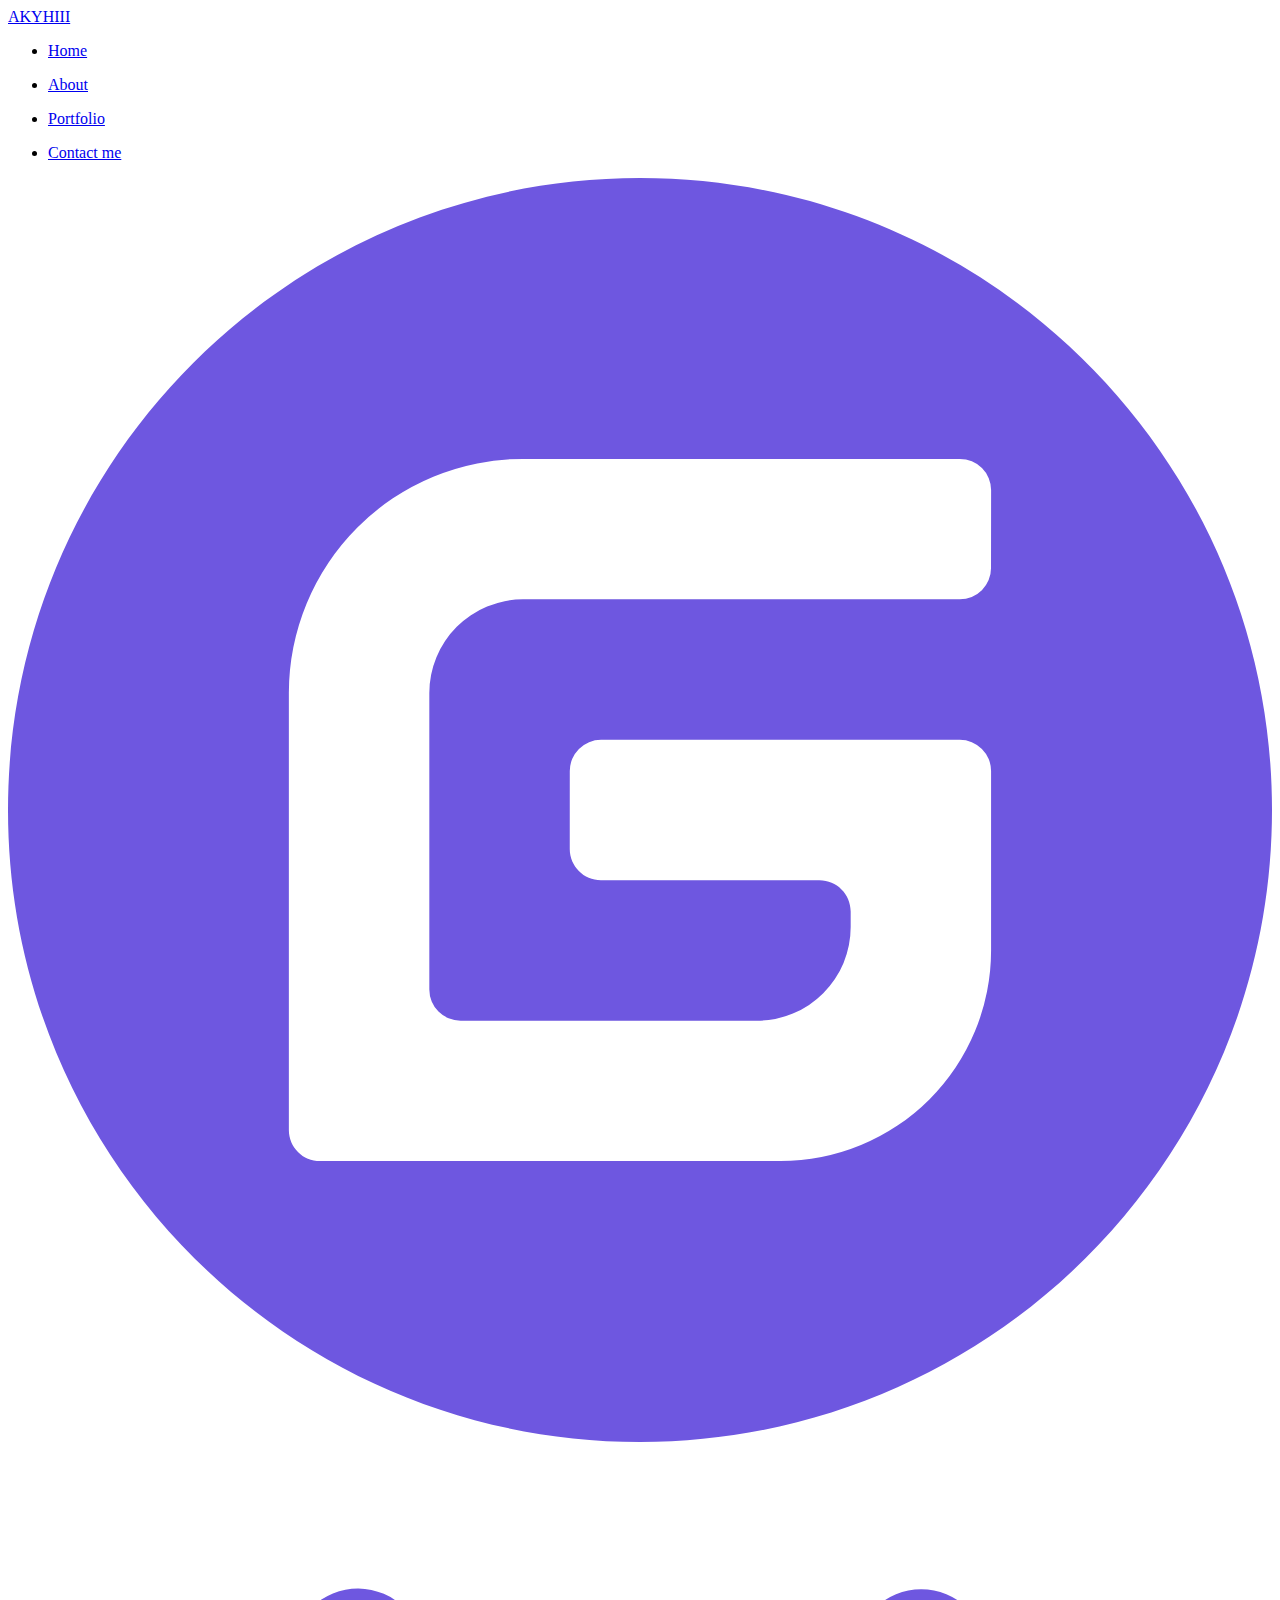
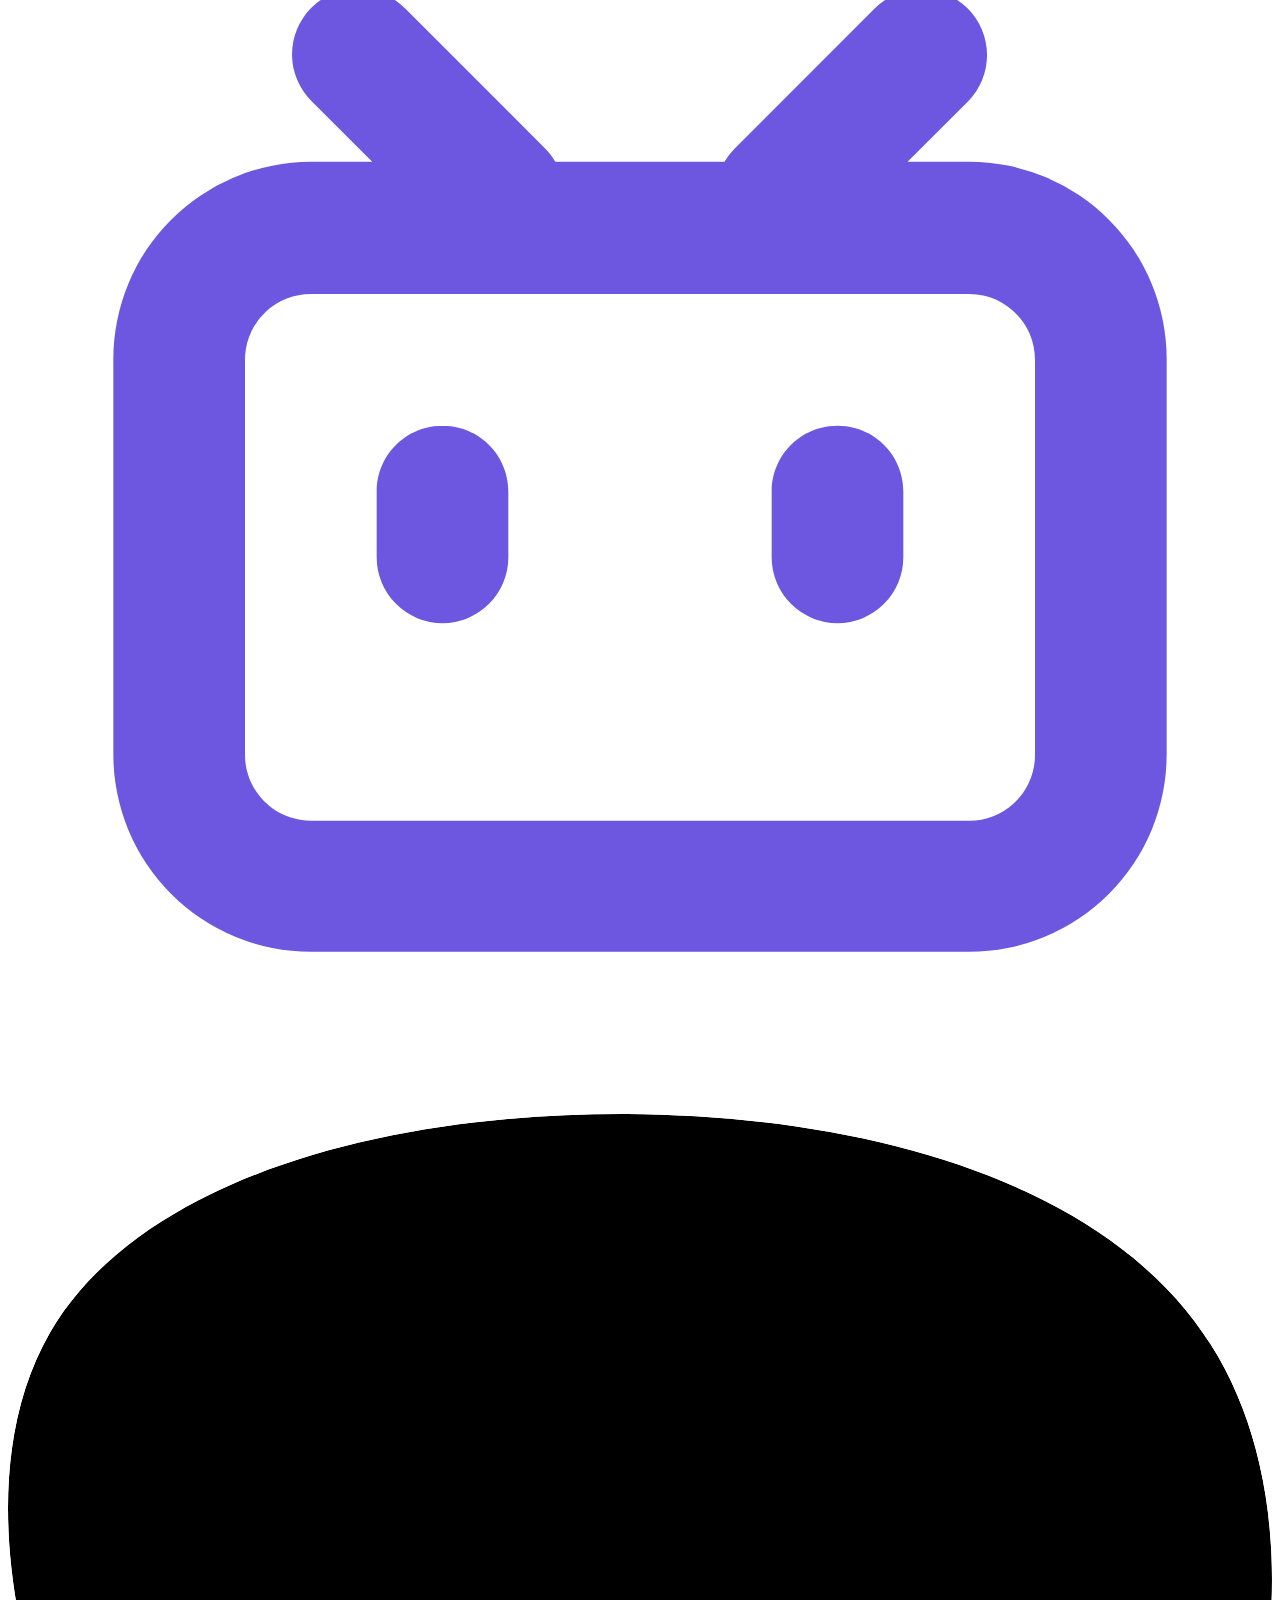
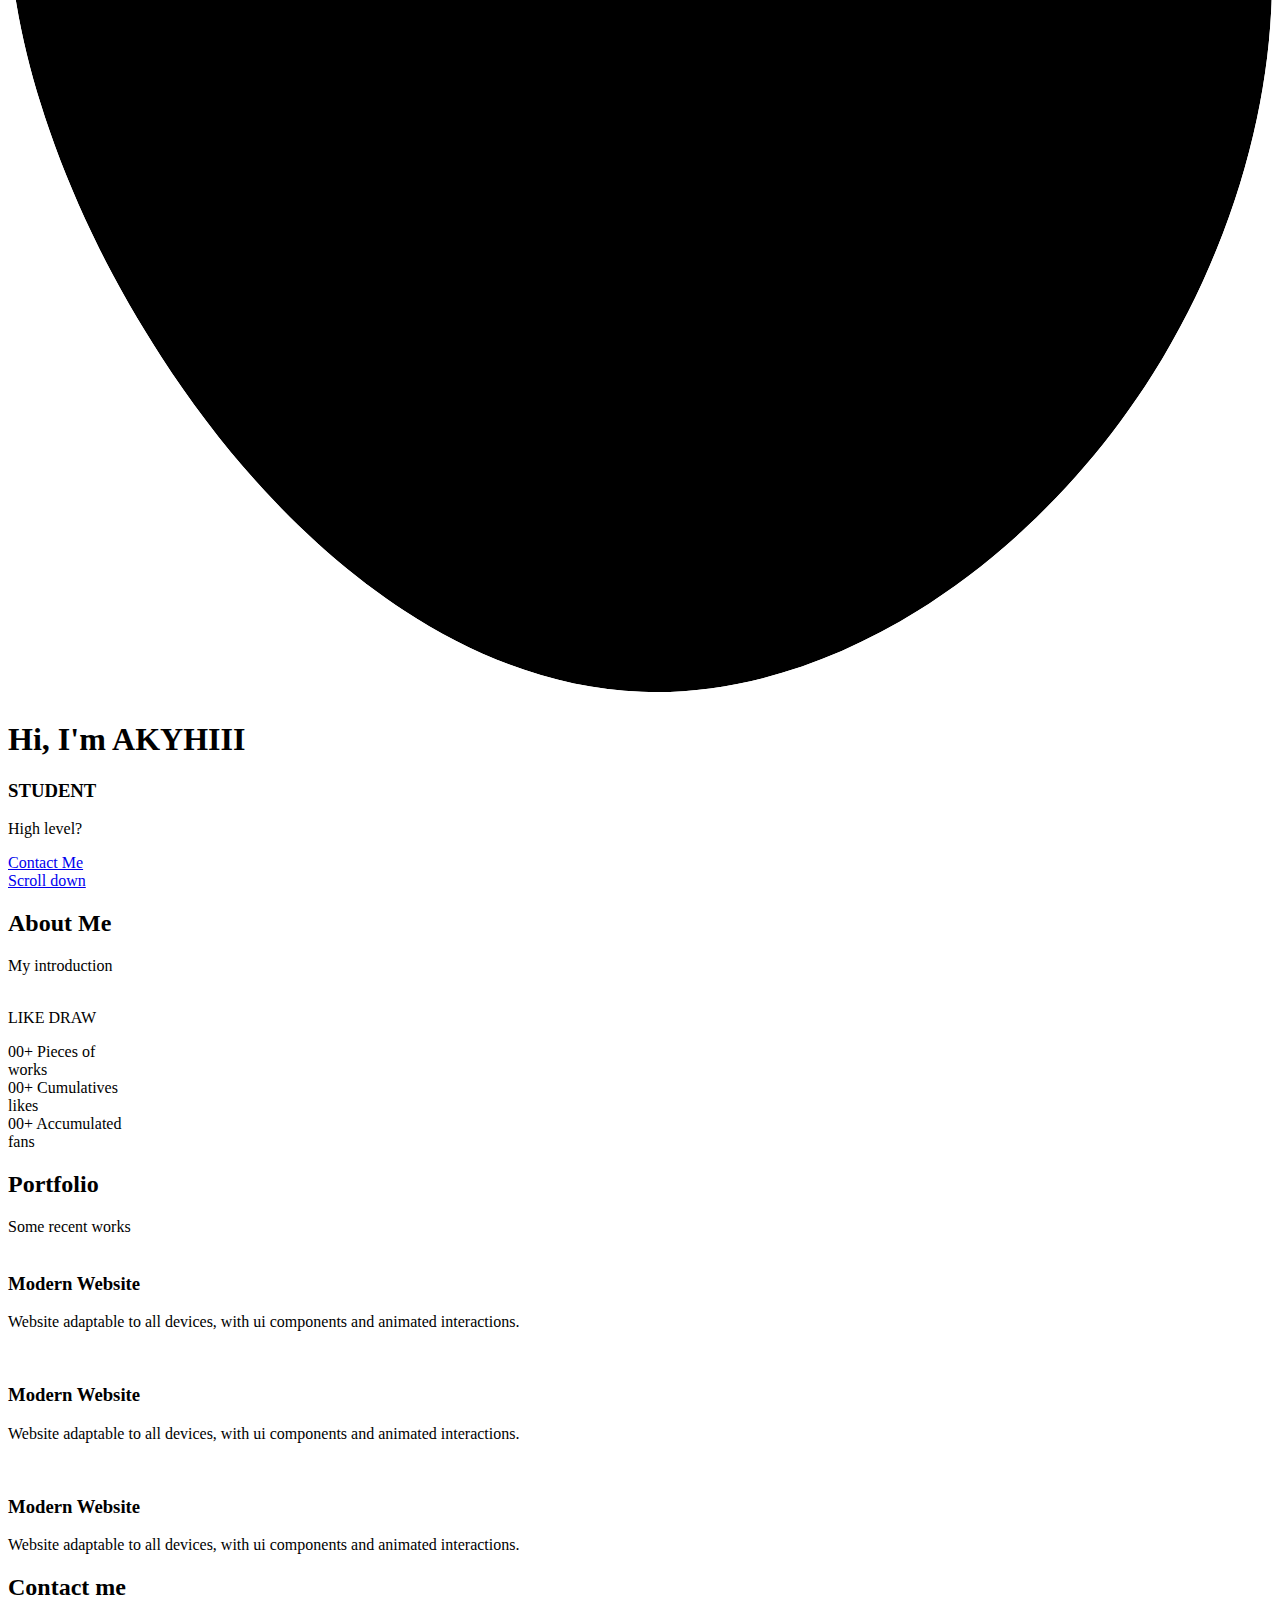
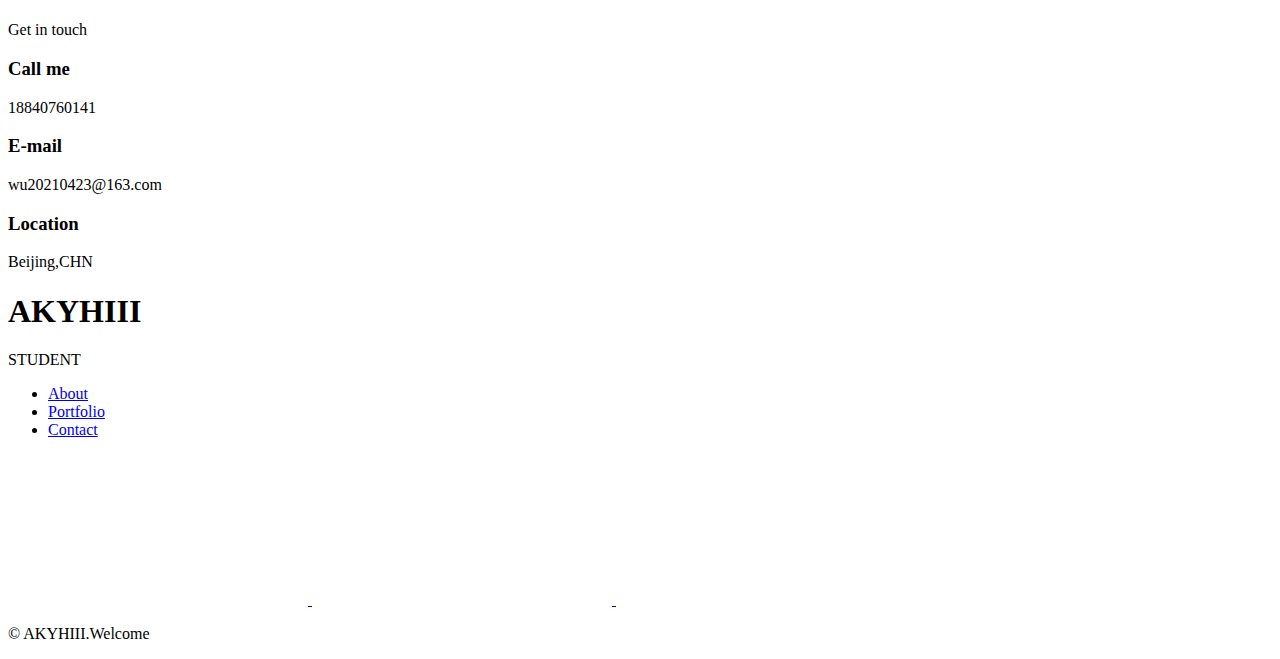
==== commit 7e988371: "Add files via upload" ====
--- a/index.html
+++ b/index.html
@@ -238,38 +238,71 @@
             <!--==================== PORTFOLIO 1 ====================-->
 
             <div class="portfolio__content grid swiper-slide">
-              <div align="center">
-                <img
-                  src="assets/img/portfolio1.png"
-                  alt=""
-                  class="portfolio__img"
-                />
+              <img
+                src="assets/img/portfolio1.png"
+                alt=""
+                class="portfolio__img"
+              />
+
+              <div class="portfolio_">
+                <h3 class="portfolio__title" i18n="portfolio1__title">
+                  Modern Website
+                </h3>
+                <p
+                  class="portfolio__description"
+                  i18n="portfolio1__description"
+                >
+                  Website adaptable to all devices, with ui components and
+                  animated interactions.
+                </p>
               </div>
             </div>
 
             <!--==================== PORTFOLIO 2 ====================-->
 
             <div class="portfolio__content grid swiper-slide">
-              <div align="center">
-                <img
-                  src="assets/img/portfolio2.png"
-                  alt=""
-                  class="portfolio__img"
-                />
+              <img
+                src="assets/img/portfolio2.png"
+                alt=""
+                class="portfolio__img"
+              />
+
+              <div class="portfolio_">
+                <h3 class="portfolio__title" i18n="portfolio2__title">
+                  Modern Website
+                </h3>
+                <p
+                  class="portfolio__description"
+                  i18n="portfolio2__description"
+                >
+                  Website adaptable to all devices, with ui components and
+                  animated interactions.
+                </p>
               </div>
             </div>
 
             <!--==================== PORTFOLIO 3 ====================-->
 
             <div class="portfolio__content grid swiper-slide">
-              <div align="center">
-                <img
-                  src="assets/img/portfolio3.jpg"
-                  alt=""
-                  class="portfolio__img"
-                />
-              </div>
-            </div
+              <img
+                src="assets/img/portfolio3.jpg"
+                alt=""
+                class="portfolio__img"
+              />
+
+              <div class="portfolio_">
+                <h3 class="portfolio__title" i18n="portfolio3__title">
+                  Modern Website
+                </h3>
+                <p
+                  class="portfolio__description"
+                  i18n="portfolio3__description"
+                >
+                  Website adaptable to all devices, with ui components and
+                  animated interactions.
+                </p>
+              </div>
+            </div>
           </div>
           <!-- add arrows-->
           <div class="swiper-button-next">
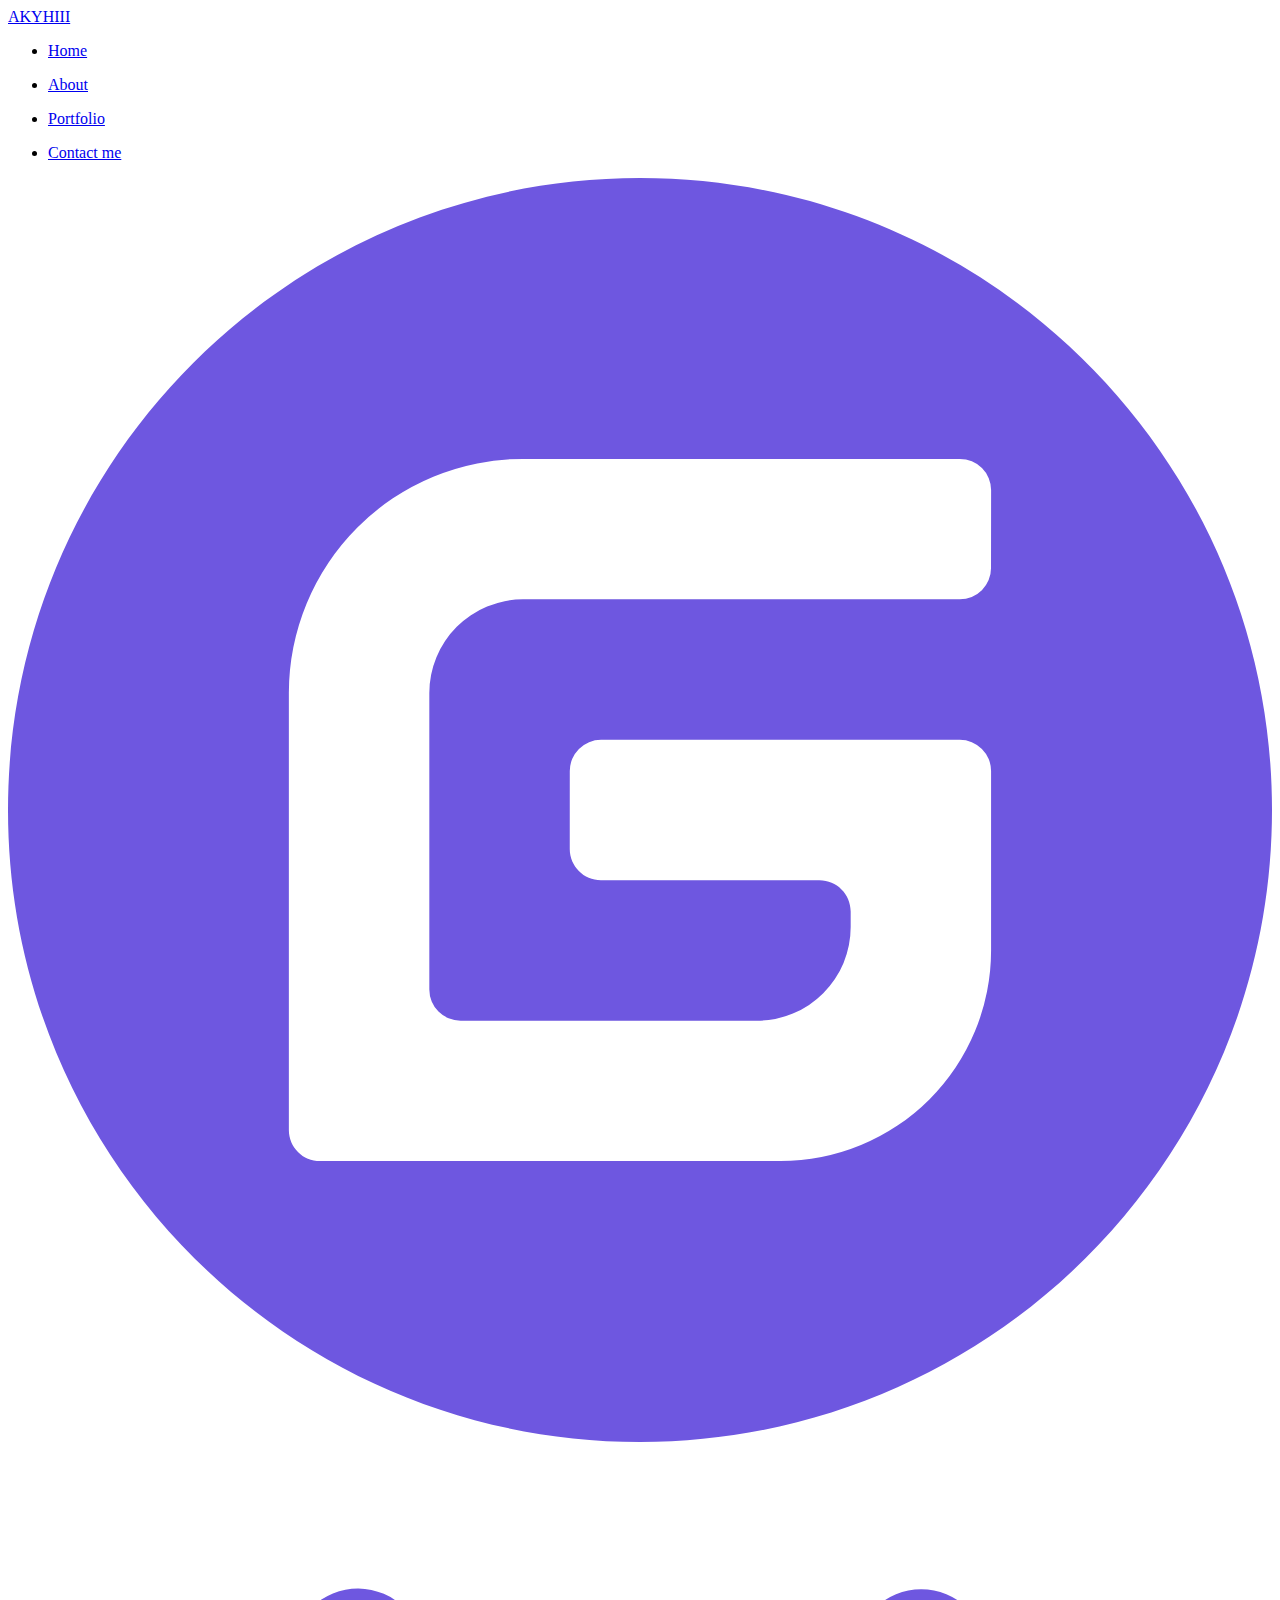
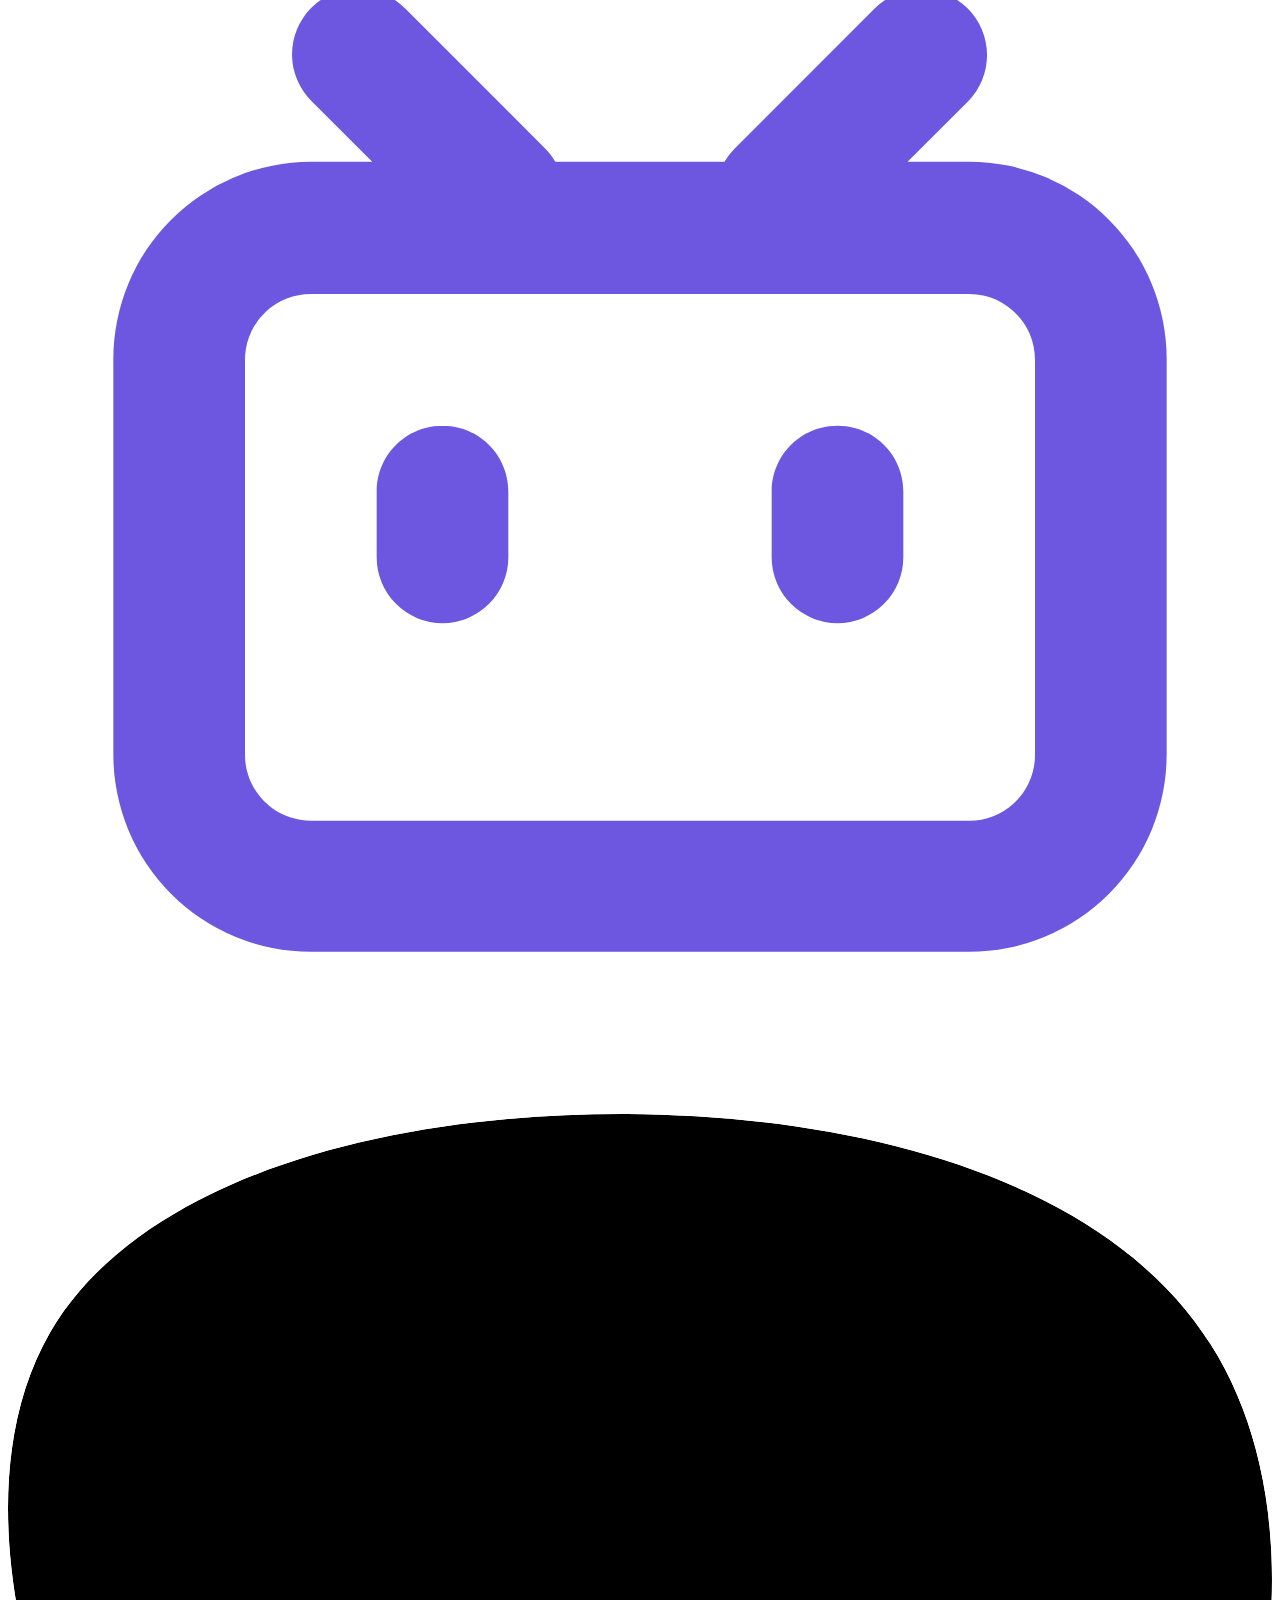
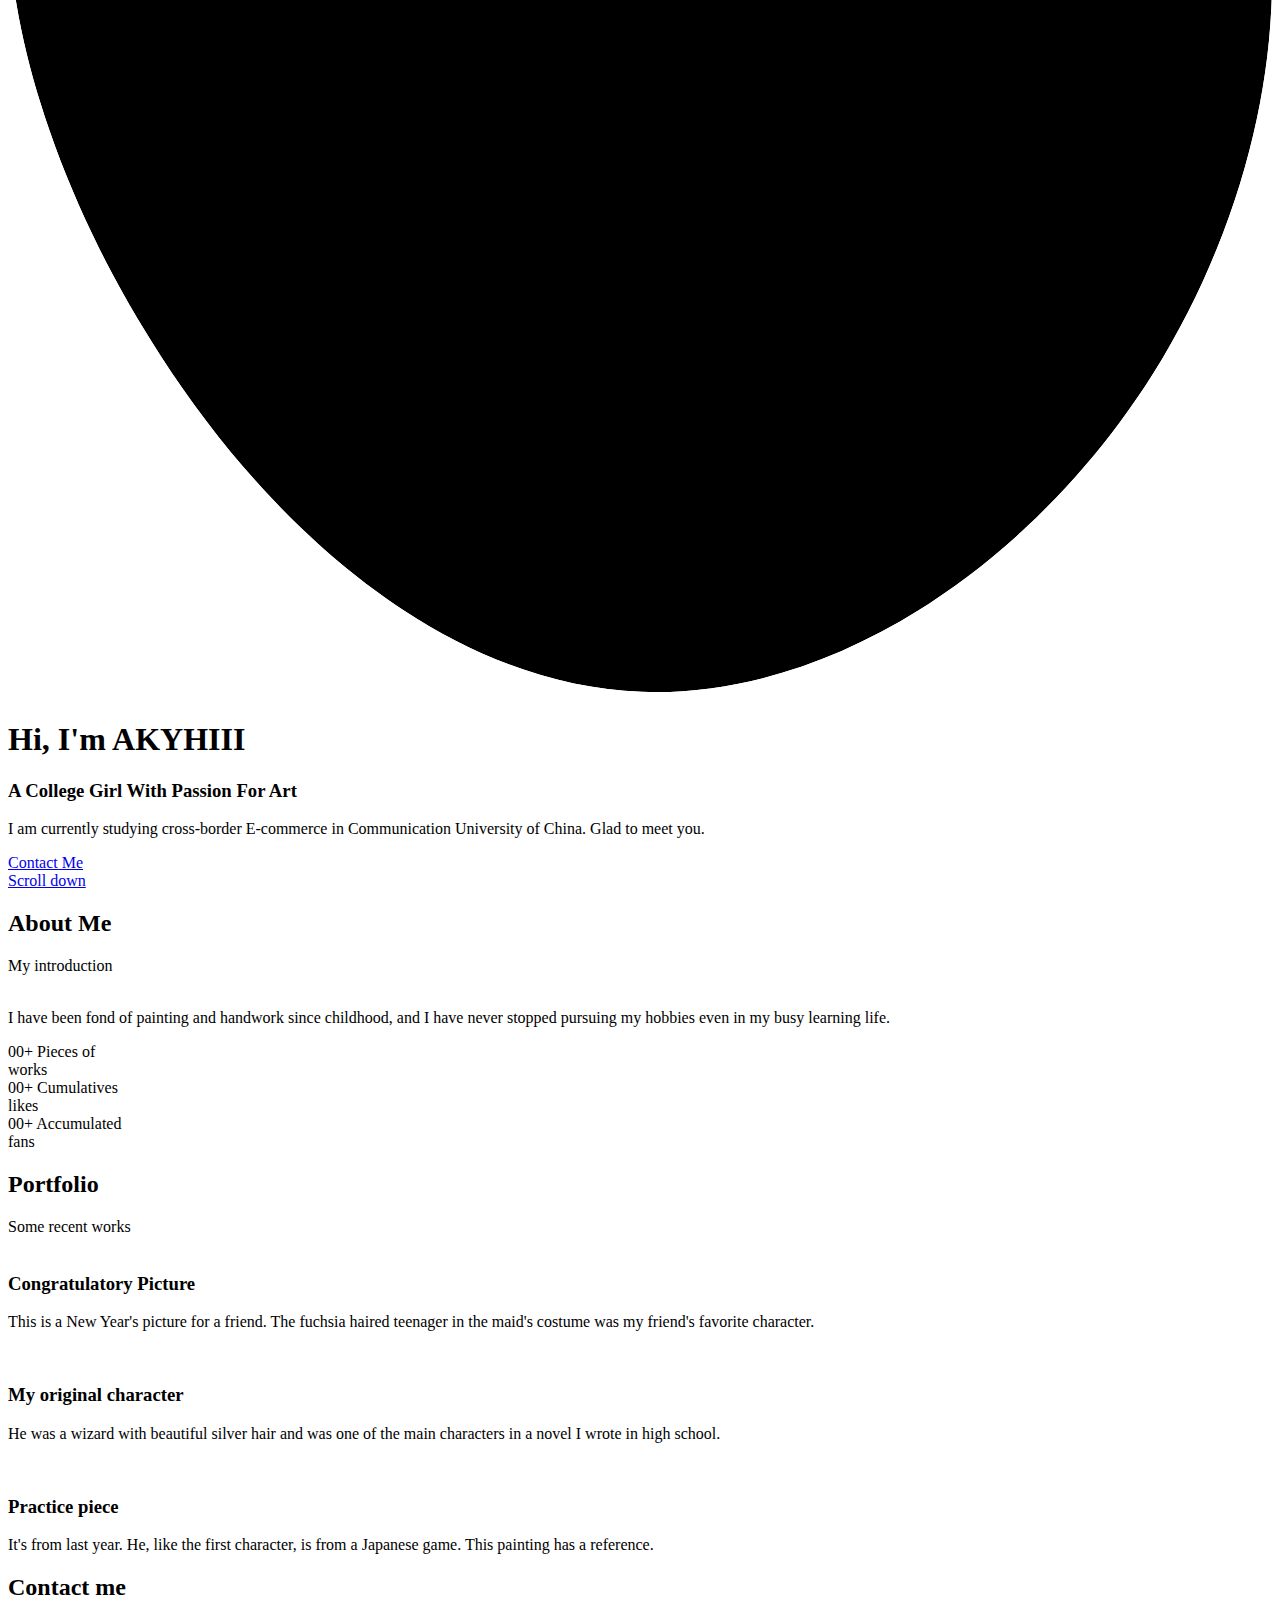
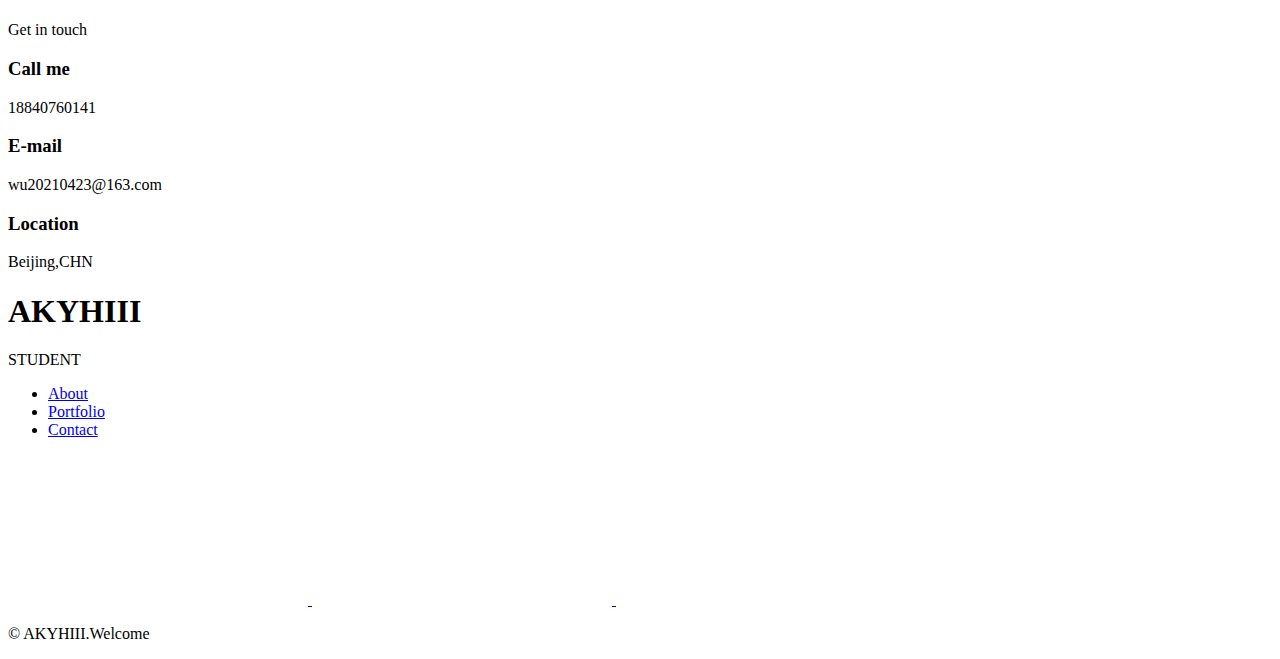
==== commit 64c30be9: "Add files via upload" ====
--- a/index.html
+++ b/index.html
@@ -160,10 +160,11 @@
                 Hi, I'm AKYHIII
               </h1>
               <h3 class="home__subtitle" i18n="home__subtitle">
-                STUDENT
+                A College Girl With Passion For Art
               </h3>
               <p class="home__description" i18n="home__description">
-                High level?
+                I am currently studying cross-border E-commerce in
+                Communication University of China. Glad to meet you.
               </p>
               <a href="#contact" class="button button-flex">
                 <span i18n="home__contact">Contact Me</span>
@@ -194,7 +195,9 @@
 
           <div class="about__data">
             <p class="about__description" i18n="about__description">
-              LIKE DRAW
+              I have been fond of painting and handwork since
+              childhood, and I have never stopped pursuing my
+              hobbies even in my busy learning life.
             </p>
 
             <div class="about__info">
@@ -246,14 +249,15 @@
 
               <div class="portfolio_">
                 <h3 class="portfolio__title" i18n="portfolio1__title">
-                  Modern Website
+                  Congratulatory Picture
                 </h3>
                 <p
                   class="portfolio__description"
                   i18n="portfolio1__description"
                 >
-                  Website adaptable to all devices, with ui components and
-                  animated interactions.
+                  This is a New Year's picture for a friend. The
+                  fuchsia haired teenager in the maid's costume
+                  was my friend's favorite character.
                 </p>
               </div>
             </div>
@@ -269,14 +273,15 @@
 
               <div class="portfolio_">
                 <h3 class="portfolio__title" i18n="portfolio2__title">
-                  Modern Website
+                  My original character
                 </h3>
                 <p
                   class="portfolio__description"
                   i18n="portfolio2__description"
                 >
-                  Website adaptable to all devices, with ui components and
-                  animated interactions.
+                  He was a wizard with beautiful silver hair and was
+                  one of the main characters in a novel I wrote in
+                  high school.
                 </p>
               </div>
             </div>
@@ -292,14 +297,14 @@
 
               <div class="portfolio_">
                 <h3 class="portfolio__title" i18n="portfolio3__title">
-                  Modern Website
+                  Practice piece
                 </h3>
                 <p
                   class="portfolio__description"
                   i18n="portfolio3__description"
                 >
-                  Website adaptable to all devices, with ui components and
-                  animated interactions.
+                  It's from last year. He, like the first character,
+                  is from a Japanese game. This painting has a reference.
                 </p>
               </div>
             </div>
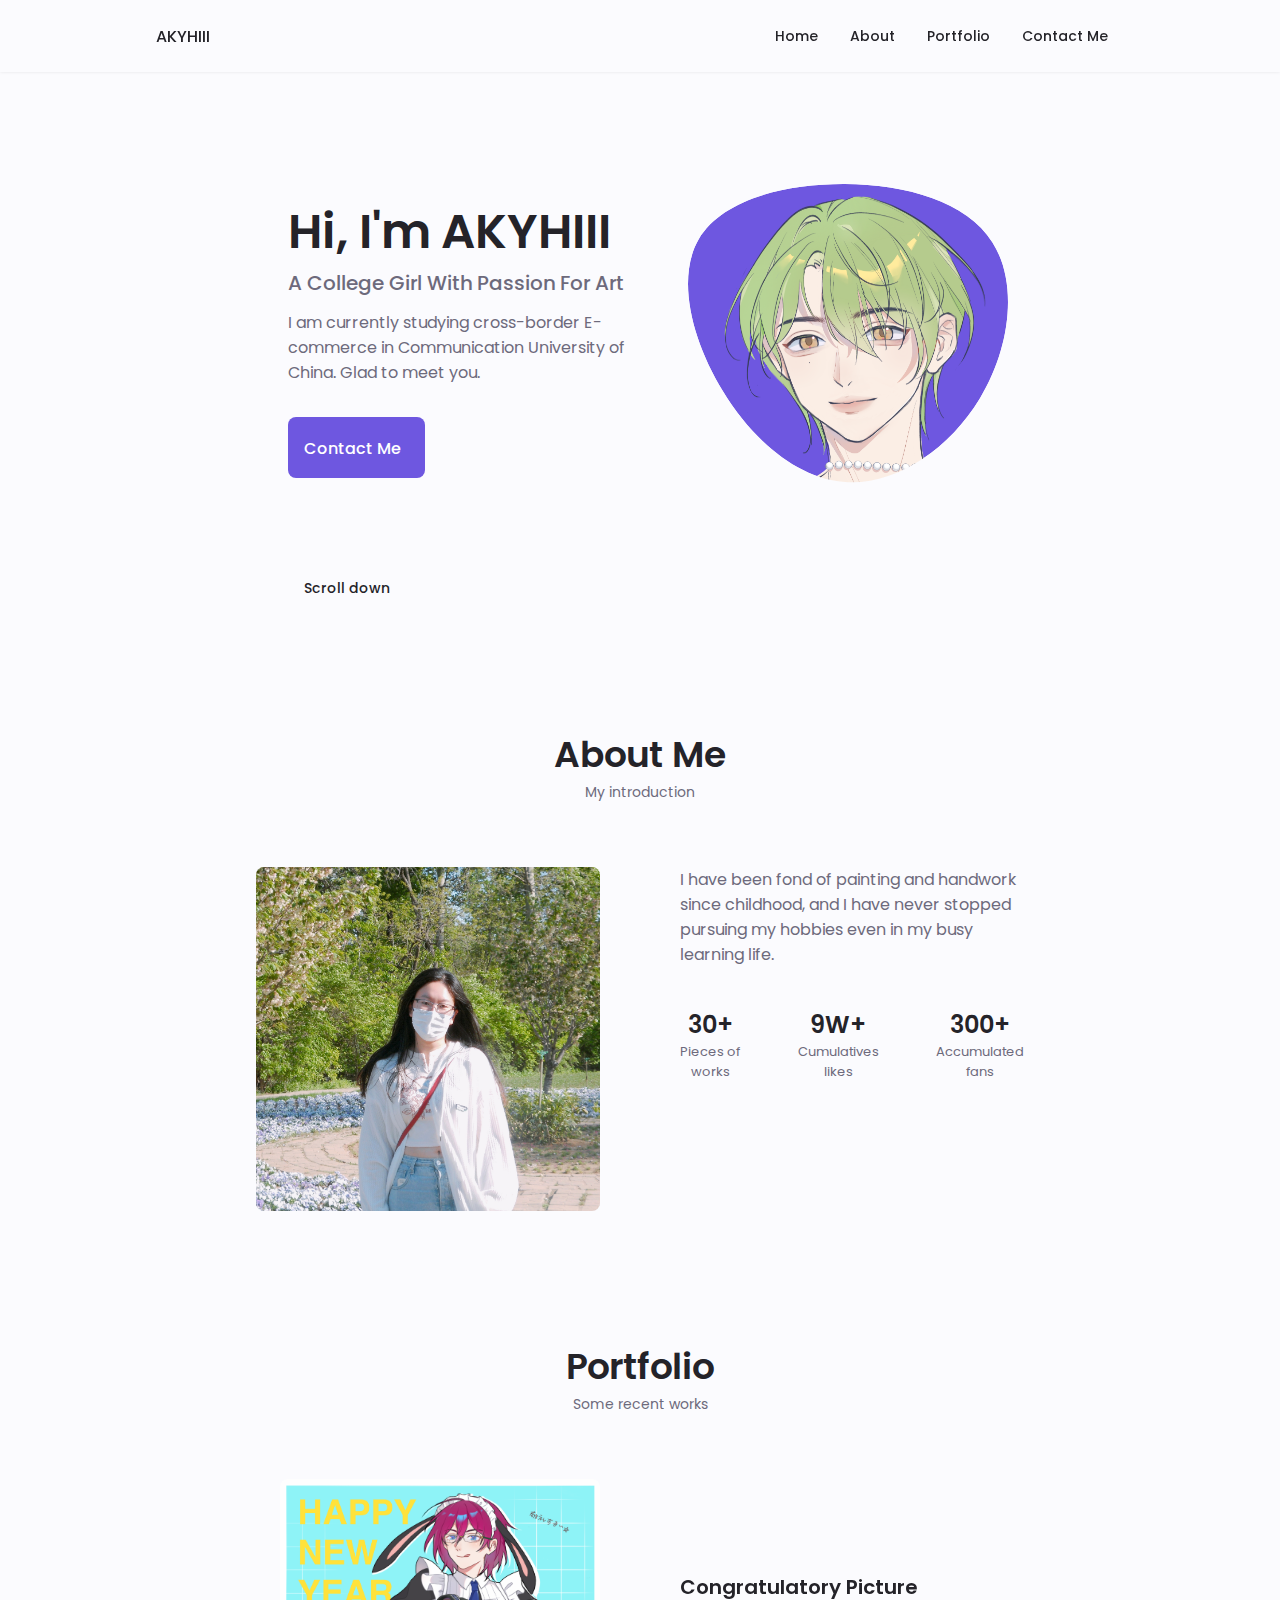
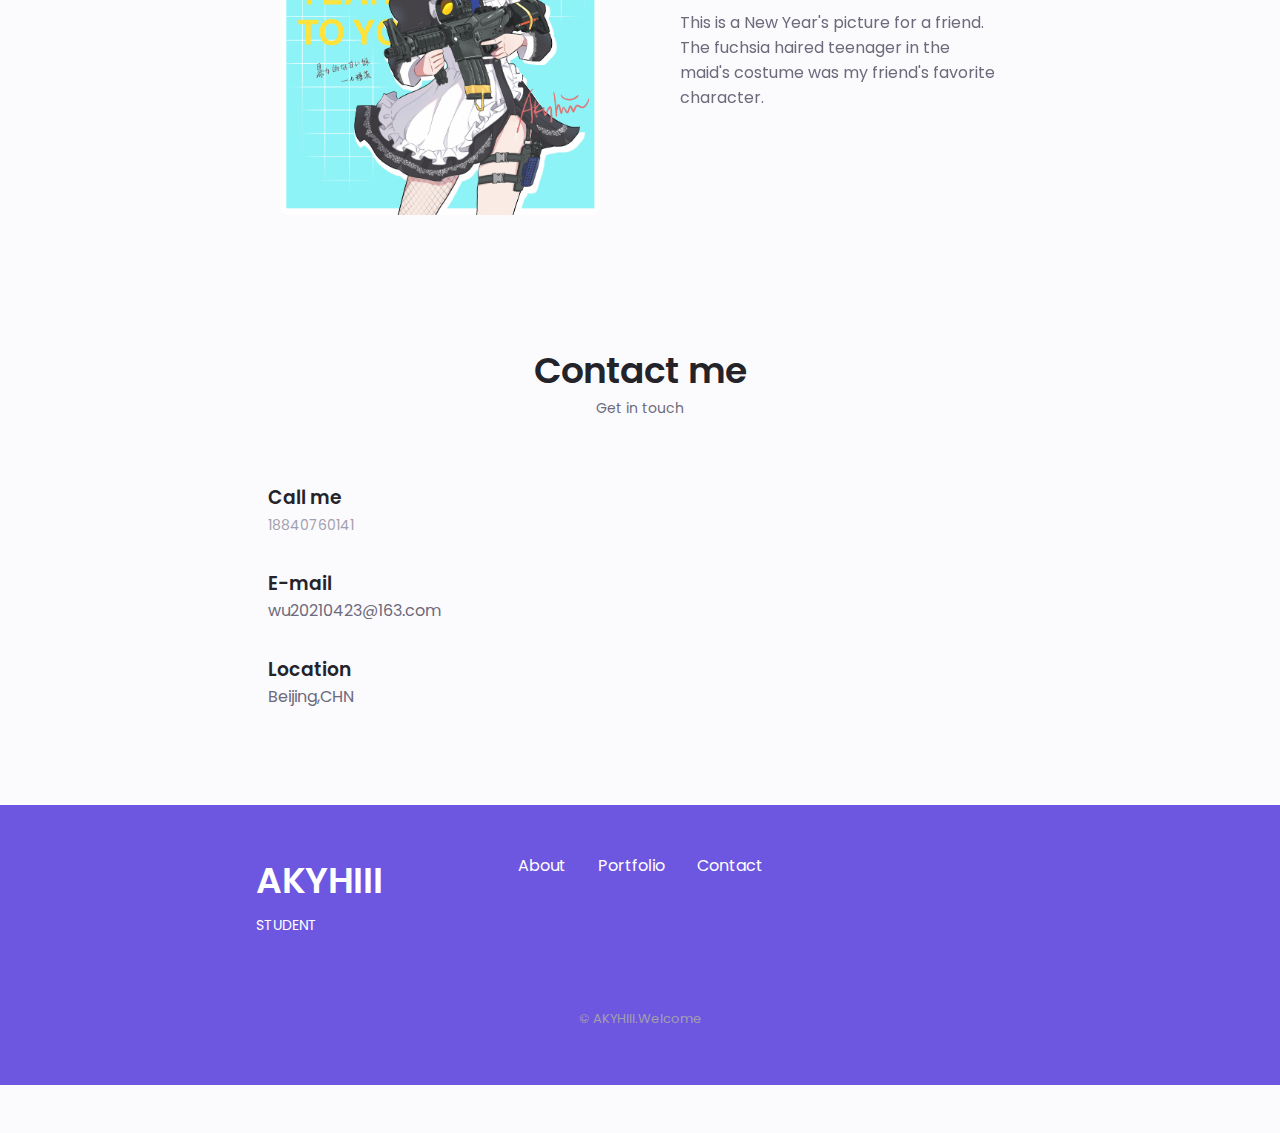
==== commit 2a696704: "Add files via upload" ====
--- a/index.html
+++ b/index.html
@@ -95,7 +95,7 @@
                 </svg>
               </a>
               <a
-                href="assets/img/weixin.jpg"
+                href="https://github.com/Akyhiii"
                 target="_blank"
                 class="home__social-icon"
               >
@@ -202,7 +202,7 @@
 
             <div class="about__info">
               <div>
-                <span class="about__info-title">00+</span>
+                <span class="about__info-title">30+</span>
                 <span class="about__info-name" i18n="about__info-name1"
                   >Pieces of <br />
                   works</span
@@ -210,7 +210,7 @@
               </div>
 
               <div>
-                <span class="about__info-title">00+</span>
+                <span class="about__info-title">9W+</span>
                 <span class="about__info-name" i18n="about__info-name2"
                   >Cumulatives <br />
                   likes</span
@@ -218,7 +218,7 @@
               </div>
 
               <div>
-                <span class="about__info-title">00+</span>
+                <span class="about__info-title">300+</span>
                 <span class="about__info-name" i18n="about__info-name3"
                   >Accumulated <br />
                   fans</span
@@ -400,7 +400,7 @@
                 <use xlink:href="#icon-gitee"></use>
               </svg>
             </a>
-            <a href="assets/img/weixin.jpg" target="_blank">
+            <a href="https://github.com/Akyhiii" target="_blank">
               <svg class="icon footer__social" aria-hidden="true">
                 <use xlink:href="#icon-github"></use>
               </svg>
--- a/assets/css/styles.css
+++ b/assets/css/styles.css
@@ -0,0 +1,1158 @@
+/*==================== GOOGLE FONTS 字体====================*/
+@import url("https://fonts.googleapis.com/css2?family=Poppins:wght@400;500;600&display=swap");
+
+/*==================== VARIABLES CSS ====================*/
+:root {
+    --header-height: 3rem;
+
+    /*========== Colors 主题色彩==========*/
+    /* Change favorite color */
+    --hue-color: 250; /*Purple 250 - Green 142 - Blue 230 - Pink 340*/
+
+    /* HSL color mode */
+    --first-color: hsl(var(--hue-color), 69%, 61%);
+    --first-color-second: hsl(var(--hue-color), 69%, 61%);
+    --first-color-alt: hsl(var(--hue-color), 57%, 53%);
+    --first-color-lighter: hsl(var(--hue-color), 92%, 85%);
+    --title-color: hsl(var(--hue-color), 8%, 15%);
+    --text-color: hsl(var(--hue-color), 8%, 45%);
+    --text-color-light: hsl(var(--hue-color), 8%, 65%);
+    --input-color: hsl(var(--hue-color), 70%, 96%);
+    --body-color: hsl(var(--hue-color), 60%, 99%);
+    --container-color: hsl(var(--hue-color), 100%, 98%);
+    --scroll-bar-color: hsl(var(--hue-color), 12%, 90%);
+    --scroll-thumb-color: hsl(var(--hue-color), 12%, 80%);
+
+    /*========== Font and typography ==========*/
+    --body-font: 'Poppins', sans-serif;
+
+    /* .5rem = 8px, 1rem = 16px, 1.5rem = 24px ... */
+    --big-font-size: 2rem;
+    --h1-font-size: 1.5rem;
+    --h2-font-size: 1.25rem;
+    --h3-font-size: 1.125rem;
+    --normal-font-size: .938rem;
+    --small-font-size: .813rem;
+    --smaller-font-size: .75rem;
+
+    /*========== Font weight ==========*/
+    --font-medium: 500;
+    --font-semi-bold: 600;
+
+    /*========== Margenes Bottom ==========*/
+    /* .25rem = 4px, .5rem = 8px, .75rem = 12px ... */
+    --mb-0-25: .25rem;
+    --mb-0-5: .5rem;
+    --mb-0-75: .75rem;
+    --mb-1: 1rem;
+    --mb-1-5: 1.5rem;
+    --mb-2: 2rem;
+    --mb-2-5: 2.5rem;
+    --mb-3: 3rem;
+
+    /*========== z index ==========*/
+    --z-tooltip: 10;
+    --z-fixed: 100;
+    --z-modal: 1000;
+}
+
+/* Font size for large devices */
+@media screen and (min-width: 968px) {
+    :root {
+        --big-font-size: 3rem;
+        --h1-font-size: 2.25rem;
+        --h2-font-size: 1.5rem;
+        --h3-font-size: 1.25rem;
+        --normal-font-size: 1rem;
+        --small-font-size: .875rem;
+        --smaller-font-size: .813rem;
+    }
+}
+
+/*========== Variables Dark theme ==========*/
+body.dark-theme {
+  /* HSL color mode */
+--first-color-second: hsl(var(--hue-color), 30%, 8%);
+--title-color: hsl(var(--hue-color), 8%, 95%);
+--text-color: hsl(var(--hue-color), 8%, 45%);
+--text-color-light: hsl(var(--hue-color), 8%, 75%);
+--input-color: hsl(var(--hue-color), 29%, 16%);
+--body-color: hsl(var(--hue-color), 28%, 12%);
+--container-color: hsl(var(--hue-color), 29%, 16%);
+--scroll-bar-color: hsl(var(--hue-color), 12%, 48%);
+--scroll-thumb-color: hsl(var(--hue-color), 12%, 36%);
+}
+
+/*========== Button Dark/Light ==========*/
+.nav__btns {
+  display: flex;
+  align-items: center;
+
+}
+
+.change-theme {
+  font-size: 1.25rem;
+  color: var(--title-color);
+  margin-right: var(--mb-1);
+  cursor: pointer;
+}
+
+.change-theme:hover {
+  color: var(--first-color);
+}
+
+/*==================== BASE ====================*/
+* {
+  box-sizing: border-box;
+  padding: 0;
+  margin: 0;
+}
+
+html {
+  scroll-behavior: smooth;
+}
+
+body {
+  margin: 0 0 var(--header-height) 0;
+  font-family: var(--body-font);
+  font-size: var(--normal-font-size);
+  background-color: var(--body-color);
+  color: var(--text-color);
+}
+
+h1, h2, h3, h4 {
+  color: var(--title-color);
+  font-weight: var(--font-semi-bold);
+}
+
+ul {
+  list-style: none;
+}
+
+a {
+  text-decoration: none;
+}
+
+img {
+  max-width: 100%;
+  height: auto;
+}
+
+/*==================== REUSABLE CSS CLASSES ====================*/
+.section {
+  padding: 2rem 0 4rem;
+}
+
+.section__title {
+  font-size: var(--h1-font-size);
+  color: var(--title-color);
+}
+
+.section__subtitle {
+  display: block;
+  font-size: var(--small-font-size);
+  margin-bottom: var(--mb-3);
+}
+
+.section__title, 
+.section__subtitle {
+  text-align: center;
+}
+
+/*==================== LAYOUT ====================*/
+.container {
+  max-width: 768px;
+  margin-left: var(--mb-1-5);
+  margin-right: var(--mb-1-5);
+}
+
+.grid {
+  display: grid;
+  gap: 1.5rem;
+}
+
+.header {
+  width: 100%;
+  position: fixed;
+  bottom: 0;
+  left: 0;
+  z-index: var(--z-fixed);
+  background-color: var(--body-color);
+}
+
+/*==================== NAV ====================*/
+.nav{
+  max-width: 968px;
+  height: var(--header-height);
+  display: flex;
+  justify-content: space-between;
+  align-items: center;
+}
+
+.nav__logo,
+.nav__toggle{
+  color: var(--title-color);
+  font-weight: var(--font-medium);
+}
+.nav__logo:hover{
+  color: var(--first-color);
+}
+
+.nav__toggle{
+  font-size: 1.1rem;
+  cursor: pointer;
+}
+
+.nav__toggle:hover{
+  color: var(--first-color);
+}
+
+/*mobile devices*/
+@media screen and (max-width:767px){
+  .nav__menu{
+    position: fixed;
+    bottom: -100%;
+    left: 0;
+    width: 100%;
+    background-color: var(--body-color);
+    padding: 2rem 1.5rem 4rem;
+    box-shadow: 0 -1px 4px rgba(0,0,0,.15);
+    border-radius: 1.5rem 1.5rem 0 0;
+    transition: .3s;
+  }
+}
+
+.nav__list{
+  grid-template-columns: repeat(3,1fr);
+  gap: 2rem;
+}
+
+.nav__item{
+  align-items: center;
+}
+.nav__link{
+  display: flex;
+  flex-direction: column;
+  align-items: center;
+  font-size: var(--small-font-size);
+  color: var(--title-color);
+  font-weight: var(--font-medium);
+  cursor: pointer;
+  text-transform: capitalize;
+}
+
+.nav__link:hover{
+  color: var(--first-color);
+}
+.nav__link:hover svg{
+  fill: var(--first-color);
+}
+
+.nav__icon{
+  font-size: 1.2rem;
+}
+.nav__icon-svg{
+  fill:var(--title-color);
+  font-size: 1.4rem;
+  margin-top: 4px;
+  margin-bottom: 2px;
+}
+.nav__close{
+  position: absolute;
+  right: 1.3rem;
+  bottom: .5rem;
+  font-size: 1.5rem;
+  cursor: pointer;
+  color: var(--first-color);
+}
+
+.nav__close:hover{
+  color: var(--first-color-alt);
+}
+/* show menu */
+.show-menu{
+  bottom: 0;
+}
+
+/* Active link */
+.active-link {
+  color: var(--first-color);
+}
+
+/* Change background header */
+.scroll-header {
+  box-shadow: 0 -1px 4px rgba(0,0,0, .15);
+  
+}
+
+/*==================== HOME ====================*/
+.home__container {
+  gap: 1rem;
+}
+
+.home__content{
+  grid-template-columns: .5fr 3fr;
+  padding-top: 3.5rem;
+  align-items: center;
+}
+.home__social {
+  display: grid;
+  grid-template-columns: max-content;
+  row-gap: 1rem;
+}
+
+.home__social-icon {
+  font-size: 1.25rem;
+  color: var(--first-color);
+}
+
+.home__social-icon:hover {
+  color: var(--first-color-alt)
+}
+
+.home__blob {
+  width: 200px;
+  fill: var(--first-color);
+}
+
+.home__blob-img {
+  width: 220px;
+}
+
+.home__data {
+  grid-column: 1/3;
+}
+
+.home__title {
+  font-size: var(--big-font-size);
+}
+
+.home__subtitle {
+  font-size: var(--h3-font-size);
+  color: var(--text-color);
+  font-weight: var(--font-medium);
+  margin-bottom: var(--mb-0-75);
+}
+
+.home__description {
+  margin-bottom: var(--mb-2);
+}
+
+/* .home__scroll {
+  display: none;
+} */
+
+.home__scroll-button {
+  color: var(--first-color);
+  transition: .3s;
+
+}
+
+.home__scroll-button:hover {
+  transform: translateY(0.25rem);
+}
+
+.home__scroll-mouse {
+  font-size: 2rem;
+
+}
+
+.home__scroll-name {
+  font-size: var(--small-font-size);
+  color: var(--title-color);
+  font-weight: var(--font-medium);
+  margin-right: var(--mb-0-25);
+
+}
+
+.home__scroll-arrow {
+  font-size: 1.25rem;
+
+}
+
+/*==================== BUTTONS ====================*/
+.button {
+  display: inline-block;
+  background-color: var(--first-color);
+  color: #FFFF;
+  padding: 1rem;
+  border-radius: .5rem;
+  font-weight: var(--font-medium);
+
+}
+
+.button:hover {
+  background-color: var(--first-color-alt);
+}
+
+.button__icon {
+  font-size: 1.2rem;
+  margin-left: var(--mb-0-5);
+  transition: .3s;
+}
+
+.button--flex {
+  display: inline-flex;
+  align-items: center;
+  transition: .3s;
+
+}
+
+.button--small {
+  padding: .75rem 1rem;
+}
+
+.button--link {
+  padding: 0;
+  background-color: transparent;
+  color: var(--first-color);
+}
+
+.button--link:hover {
+  background-color: transparent;
+  color: var(--first-color-alt);
+}
+
+/*==================== ABOUT ====================*/
+.about__img {
+  width: 200px;
+  border-radius: .5rem;
+  justify-self: center;
+  align-self: center;
+
+}
+
+.about__description {
+  text-align: center;
+  margin-bottom: var(--mb-2-5);
+
+}
+
+.about__info {
+  display: flex;
+  justify-content: space-evenly;
+  margin-bottom: var(--mb-2-5);
+}
+
+.about__info-title {
+  font-size: var(--h2-font-size);
+  font-weight: var(--font-semi-bold);
+  color: var(--title-color);
+}
+
+.about__info-name {
+  font-size: var(--smaller-font-size);
+
+}
+
+.about__info-title, .about__info-name {
+  display: block;
+  text-align: center;
+
+}
+
+.about__buttons {
+  display: flex;
+  justify-content: center;
+}
+
+/*==================== SKILLS ====================*/
+.skills__container {
+  row-gap: 0;
+}
+
+.skills__header {
+  display: flex;
+  align-items: center;
+  margin-bottom: var(--mb-2-5);
+  cursor: pointer;
+}
+
+.skills__icon, .skills__arrow {
+  font-size: 2rem;
+  color: var(--first-color);
+
+}
+
+.skills__icon {
+  margin-right: var(--mb-0-75);
+
+}
+
+.skills__title {
+  font-size: var(--h3-font-size);
+}
+
+.skills__subtitle {
+  font-size: var(--small-font-size);
+  color: var(--text-color-light);
+
+}
+
+.skills__arrow {
+  margin-left: auto;
+  transition: .4s;
+
+}
+
+.skills__list {
+  row-gap: 1.5rem;
+  padding-left: 2.7rem;
+  transition: .4s;
+}
+
+.skills__titles {
+  display: flex;
+  justify-content: space-between;
+  margin-bottom: var(--mb-0-5)
+}
+
+.skills__name {
+  font-size: var(--normal-font-size);
+  font-weight: var(--font-medium);
+}
+
+.skills__bar, .skills__percentage {
+  height: 5px;
+  border-radius: .25rem;
+
+}
+
+.skills__bar {
+  background-color: var(--first-color-lighter);
+
+}
+
+.skills__percentage {
+  display: block;
+  background-color: var(--first-color);
+}
+
+.skills__html {
+  width: 60%;
+}
+
+.skills__css{
+  width: 50%;
+}
+
+.skills__js{
+  width: 30%;
+}
+
+.skills__vue{
+  width: 10%;
+}
+
+.skills__java{
+  width: 70%;
+}
+
+.skills__python{
+  width: 50%;
+}
+
+.skills__close .skills__list {
+  
+  height: 0;
+  overflow: hidden;
+
+}
+
+.skills__open .skills__list {
+  height: max-content;
+  margin-bottom: var(--mb-2-5);
+}
+
+.skills__open .skills__arrow {
+  transform: rotate(-180deg);
+}
+
+/*==================== QUALIFICATION ====================*/
+.qualification__tabs {
+  display: flex;
+  justify-content: space-evenly;
+  margin-bottom: var(--mb-2)
+}
+
+.qualification__button {
+  font-size: var(--h3-font-size);
+  font-weight: var(--font-medium);
+  cursor: pointer
+}
+
+.qualification__button:hover {
+  color: var(--first-color);
+}
+
+.qualification__icon {
+  font-size: 1.8rem;
+  margin-right: var(--mb-0-25);
+}
+
+.qualification__data {
+  display: grid;
+  grid-template-columns: 1fr max-content 1fr;
+  column-gap: 1.5rem;
+}
+
+.qualification__title {
+  font-size: var(--normal-font-size);
+  font-weight: var(--font-medium);
+}
+
+.qualification__subtitle {
+  display: inline-block;
+  font-size: var(--small-font-size);
+  margin-bottom: var(--mb-1);
+}
+
+.qualification__calendar {
+  font-size: var(--smaller-font-size);
+  color: var(--text-color-light);
+  /* margin-bottom: var(--mb-1) */
+
+}
+
+.qualification__rounder {
+  display: inline-block;
+  width: 13px;
+  height: 13px;
+  background-color: var(--first-color);
+  border-radius: 50%;
+}
+
+.qualification__line {
+  display: block;
+  width: 1px;
+  height: 100%;
+  background-color: var(--first-color);
+  transform: translate(6px, -7px)
+}
+
+.qualification__content[data-content] {
+  display: none;
+
+}
+
+.qualification__active[data-content] {
+  display: block;
+}
+
+.qualification__button.qualification__active {
+  color: var(--first-color)
+}
+
+/* Active Modal */
+.active-modal {
+  opacity: 1;
+  visibility: visible;
+}
+
+
+/*==================== PORTFOLIO ====================*/
+.portfolio__container {
+  overflow: initial;
+}
+
+.portfolio__content {
+  padding: 0 1.5rem;
+}
+
+.portfolio__img {
+  width: 265px;
+  border-radius: .5rem;
+  justify-self: center;
+}
+
+.portfolio__title {
+  font-size: var(--h3-font-size);
+  margin-bottom: var(--mb-0-5);
+}
+
+.portfolio__description {
+  margin-bottom: var(--mb-0-75);
+}
+
+.portfolio__button:hover .button__icon {
+  transform: translateX(.25rem);
+}
+
+.swiper-button-prev::after, .swiper-button-next::after {
+  content: '';
+}
+
+.swiper-portfolio-icon {
+  font-size: 2rem;
+  color: var(--first-color);
+}
+
+.swiper-button-prev {
+  left: -.5rem;
+}
+
+.swiper-button-next {
+  right: -.5rem;
+}
+
+.swiper-container-horizontal > .swiper-pagination-bullets {
+  bottom: -2.5rem;
+}
+
+.swiper-pagination-bullet-active {
+  background-color: var(--first-color);
+
+}
+
+.swiper-button-prev, 
+.swiper-button-next,
+.swiper-pagination-bullet {
+  outline: none;
+}
+
+/*==================== CONTACT ME ====================*/
+.contact__container {
+  row-gap: 3rem;
+}
+
+.contact__information {
+  display: flex;
+  margin-bottom: var(--mb-2)
+}
+
+.contact__icon {
+  font-size: 1.5rem;
+  color: var(--first-color);
+  margin-right: var(--mb-0-75);
+}
+
+.content__title {
+  font-size: var(--h3-font-size);
+  font-weight: var(--font-medium);
+}
+
+.contact__subtitle {
+  font-size: var(--small-font-size);
+  color: var(--text-color-light);
+}
+
+.contact__content {
+  background-color: var(--input-color);
+  border-radius: .5rem;
+  padding: .75rem 1rem .25rem;
+}
+
+.contact__label {
+  font-size: var(--smaller-font-size);
+  color: var(--title-color);
+}
+
+.contact__input {
+  width: 100%;
+  background-color: var(--input-color);
+  color: var(--text-color);
+  font-family: var(--body-font);
+  font-size: var(--normal-font-size);
+  border: none;
+  outline: none;
+  padding: .25rem .5rem .5rem 0;
+}
+
+/*==================== FOOTER ====================*/
+.footer {
+  padding-top: 2rem;
+}
+
+.footer__container {
+  row-gap: 3.5rem;
+}
+
+.footer__bg {
+  background-color: var(--first-color-second);
+  padding: 2rem 0 3rem;
+}
+
+.footer__title {
+  font-size: var(--h1-font-size);
+  margin-bottom: var(--mb-0-25);
+
+}
+
+.footer__subtitle {
+  font-size: var(--small-font-size);
+}
+
+.footer__links {
+  display: flex;
+  flex-direction: column;
+  row-gap: 1.5rem;
+}
+
+.footer__link:hover {
+  color: var(--first-color-lighter);
+}
+
+.footer__social {
+  font-size: 1.35rem;
+  margin-right: var(--mb-1-5);
+}
+
+.footer__social:hover {
+  color: var(--first-color-lighter);
+}
+
+.footer__copy {
+  font-size: var(--smaller-font-size);
+  text-align: center;
+  color: var(--text-color-light);
+  margin-top: var(--mb-3)
+}
+
+.footer__title,
+.footer__subtitle,
+.footer__link,
+.footer__social {
+  color: #FFF;
+  fill: #FFF;
+}
+
+.icon {
+  width: 1em;
+  height: 1em;
+  vertical-align: -0.15em;
+  /* fill:white; */
+  overflow: hidden;
+}
+
+/*========== SCROLL UP ==========*/
+.scrollup {
+  position: fixed;
+  right: 1rem;
+  bottom: -20%;
+  background-color: var(--first-color);
+  opacity: .8;
+  padding: 0 .3rem;
+  border-radius: .4rem;
+  z-index: var(--z-tooltip);
+  transition: .4s;
+}
+
+.scrollup:hover {
+  background-color: var(--first-color-alt);
+}
+
+.scrollup__icon {
+  font-size: 1.5rem;
+  color: #FFF;
+}
+
+/* Show scroll */
+.show-scroll {
+  bottom: 5rem;
+}
+
+
+/*========== SCROLL BAR ==========*/
+::-webkit-scrollbar {
+  width: .60rem;
+  background-color: var(--scroll-bar-color);
+  border-radius: .5rem;
+}
+
+::-webkit-scrollbar-thumb {
+  background-color: var(--scroll-thumb-color);
+  border-radius: .5rem;
+}
+
+::-webkit-scrollbar-thumb:hover {
+  background-color: var(--text-color-light);
+}
+
+
+/*==================== MEDIA QUERIES ====================*/
+/* For small devices */
+@media screen and (max-width: 350px) {
+  .container {
+      margin-left: var(--mb-1);
+      margin-right: var(--mb-1);
+  }
+  .nav__menu {
+      padding: 2rem .25rem 4rem;
+  }
+
+  .nav__list {
+      column-gap: 0;
+  }
+  .home__content {
+      grid-template-columns: .25fr 3fr;
+  }
+
+  .home__blob {
+      width: 180px;
+  }
+
+  .skills__title {
+      font-size: var(--normal-font-size);
+  }
+  .qualification__data {
+      gap: .5rem;
+  }
+
+  .services__container {
+      grid-template-columns: max-content;
+      justify-content: center;
+  }
+
+  .services__content {
+      padding-right: 3.5rem;
+  }
+  .services__modal {
+      padding: 0 .5rem;
+  }
+
+  .project__img {
+      width: 200px;
+  }
+
+  .testimonial__header,
+  .testimonial__data {
+      flex-direction: column;
+      align-items: center;
+  }
+
+  .testimonial__img {
+      margin-right: 0;
+      margin-bottom: var(--mb-0-25);
+  }
+
+  .testimonial__data,
+  .testimonial__description {
+      text-align: center;
+  }
+}
+
+/* For medium devices */
+@media screen and (min-width: 568px) {
+  .home__content {
+      grid-template-columns: max-content 1fr 1fr;
+  }
+  .home__data {
+      grid-column: initial;
+  }
+  .home__img {
+      order: 1;
+      justify-self: center;
+  }
+
+  .about__container,
+  .skills_container,
+  .portfolio__content,
+  .project__container,
+  .contact__container,
+  .footer__container {
+      grid-template-columns: repeat(2, 1fr);
+  }
+
+  .qualification__sections {
+      display: grid;
+      grid-template-columns: .6fr;
+      justify-content: center;
+  }
+
+  @media screen and (min-width: 768px) {
+      .container {
+          margin-left: auto;
+          margin-right: auto;
+      }
+
+      .body {
+          margin: 0;
+      }
+      .section {
+          padding: 6rem 0 2rem;
+      }
+      .section__subtitle {
+          margin-bottom: 4rem;
+      }
+      .header {
+          top: 0;
+          bottom: initial;
+      }
+
+      .header,
+      .main,
+      .footer__container {
+          padding: 0 1rem;
+      }
+
+      .nav {
+          height: calc(var(--header-height) + 1.5rem);
+          column-gap: 1rem;
+      }
+      .nav__icon,
+      .nav__close,
+      .nav__toggle {
+          display: none;
+      }
+
+      .nav__list {
+          display: flex;
+          column-gap: 2rem;
+      }
+
+      .nav__item {
+        align-content: center;
+        display: flex;
+        flex-wrap: wrap;
+      }
+
+      #translate{
+        font-size: 0;
+      }
+
+      .nav__menu {
+          margin-left: auto;
+      }
+      .change-theme {
+          margin: 0;
+      }
+
+      .home__container {
+          row-gap: 5rem;
+      }
+
+      .home__content {
+          padding-top: 5.5rem;
+          column-gap: 2rem;
+      }
+      .home__blob {
+          width: 270px;
+      }
+      .home__scroll {
+          display: block;
+      }
+      .home__scroll-button {
+          margin-left: 3rem;
+      }
+      .about__container {
+          column-gap: 5rem; 
+      }
+      .about__img {
+          width: 350px;
+      }
+      .about__description {
+          text-align: initial;
+      }
+      .about__info {
+          justify-content: space-between;
+      }
+      .about__buttons {
+          justify-content: initial;
+      }
+      .qualification__tabs {
+          justify-content: center;
+
+      }
+      .qualification__button {
+          margin: 0 var(--mb-1)
+      }
+
+      .qualification__sections {
+          grid-template-columns: .5fr
+      }
+      .services__container {
+          grid-template-columns: repeat(3, 218px);
+          justify-content: center;
+      }
+      .services__icon {
+          font-size: 2rem;
+      }
+      .services__content {
+          padding: 6rem 0 2rem 2.5rem;
+      }
+
+      .services__modal-content {
+          width: 450px;
+      }
+      .portfolio__img {
+          width: 320px;
+      }
+      .portfolio__content {
+          align-items: center;
+      }
+      .project {
+          text-align: initial;
+      }
+      .project__bg {
+          background: none;
+      }
+      .project__container {
+          background-color: var(--first-color-second);
+          border-radius: 1rem;
+          padding: 3rem 2.5rem 0;
+          grid-template-columns: 1fr max-content;
+          column-gap: 3rem;
+      }
+      .project__data {
+          padding-top: .8rem;
+      }
+      .footer__container {
+          grid-template-columns: repeat(3, 1fr);
+      }
+      .footer__bg {
+          padding: 3rem 0 3.5rem; 
+      }
+
+      .footer__links {
+          flex-direction: row;
+          column-gap: 2rem;
+      }
+      .footer__socials {
+          justify-self: flex-end;
+      }
+      .footer__copy {
+          margin-top: 4.5rem;
+      }
+
+  }
+}
+
+/* For large devices */
+@media screen and (min-width: 1024px) {
+  .header,
+  .main,
+  .footer__container {
+      padding: 0;
+  }
+  .home__blob {
+      width: 320px;
+  }
+  .home__social {
+      transform: translateX(-6rem);
+  }
+  .services__container {
+      grid-template-columns: repeat(3, 238px);
+  }
+  .portfolio__content {
+      column-gap: 5rem;
+  }
+  .swiper-portfolio-icon {
+      font-size: 3.5rem;
+  }
+  .swiper-button-prev {
+      left: 3.5rem;
+  }
+  .swiper-button-next {
+      right: 3.5rem;
+  }
+  .swiper-container-horizontal > .swiper-pagination-bullets {
+      bottom: -4.5rem
+  }
+
+  .contact__form {
+      width: 460px; 
+  }
+  .contact__inputs {
+      grid-template-columns: repeat(2, 1fr);
+  }
+}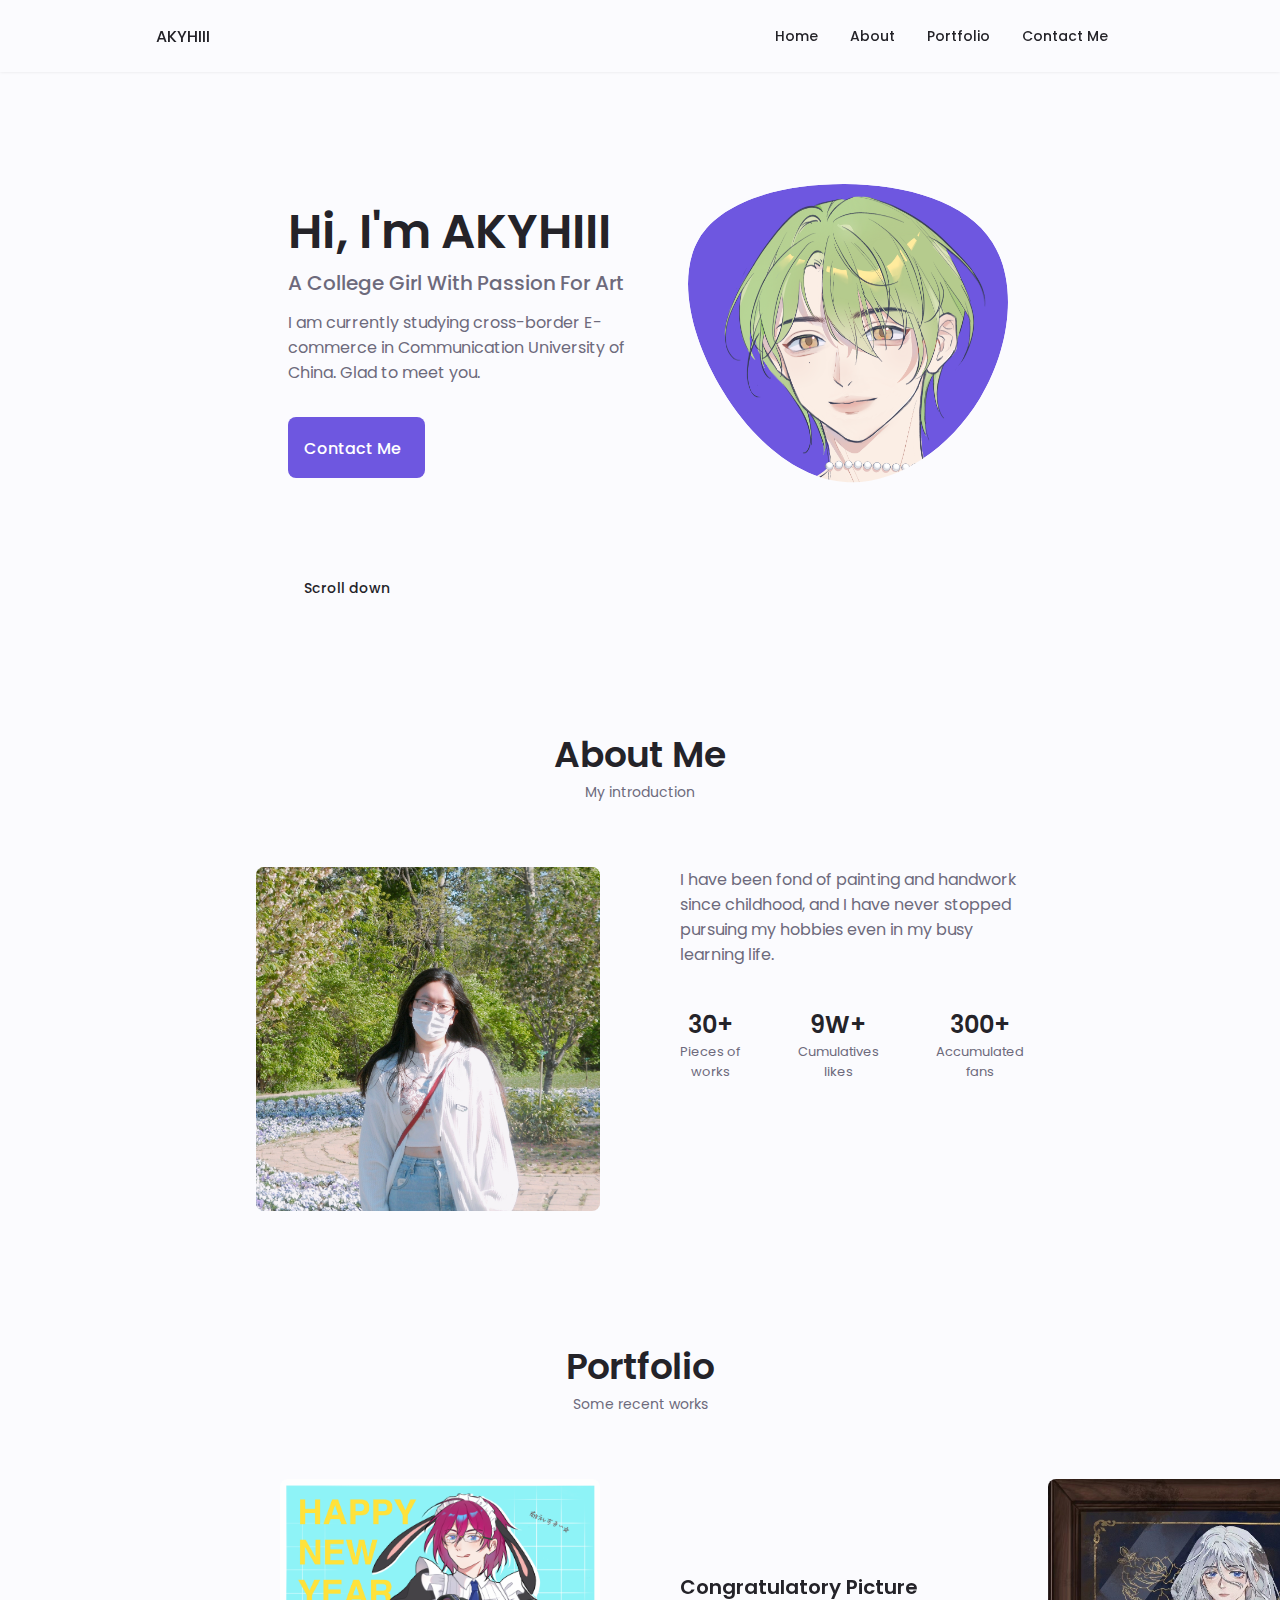
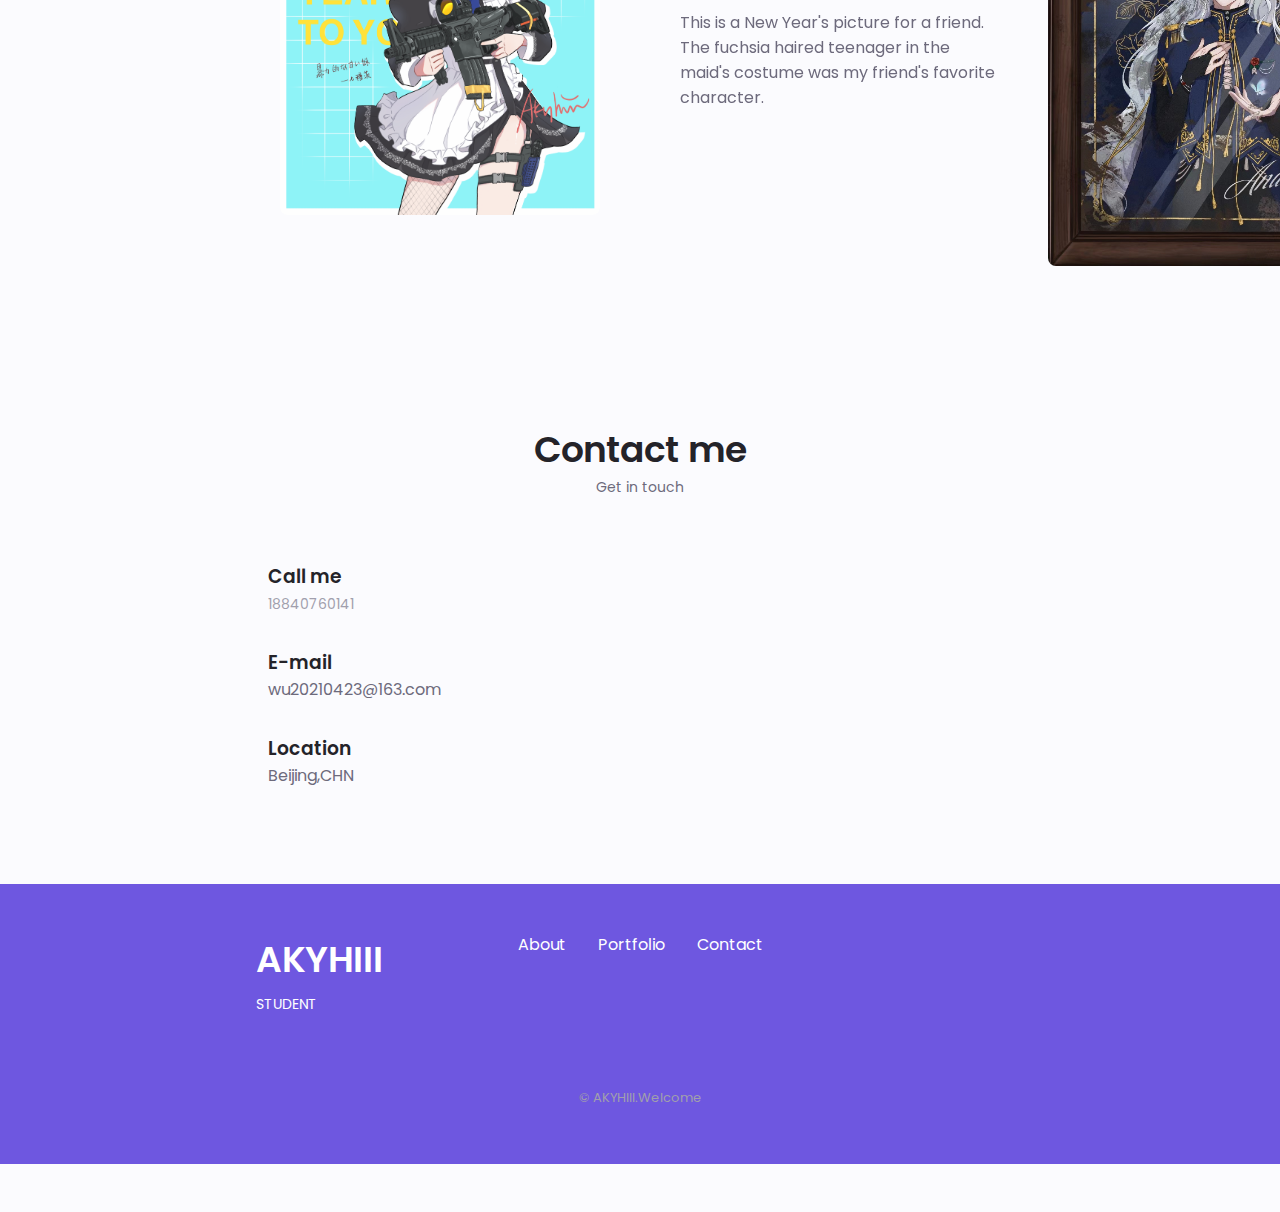
==== commit f8de663e: "Add files via upload" ====
--- a/index.html
+++ b/index.html
@@ -266,7 +266,7 @@
 
             <div class="portfolio__content grid swiper-slide">
               <img
-                src="assets/img/portfolio2.png"
+                src="assets/img/portfolio2.jpg"
                 alt=""
                 class="portfolio__img"
               />
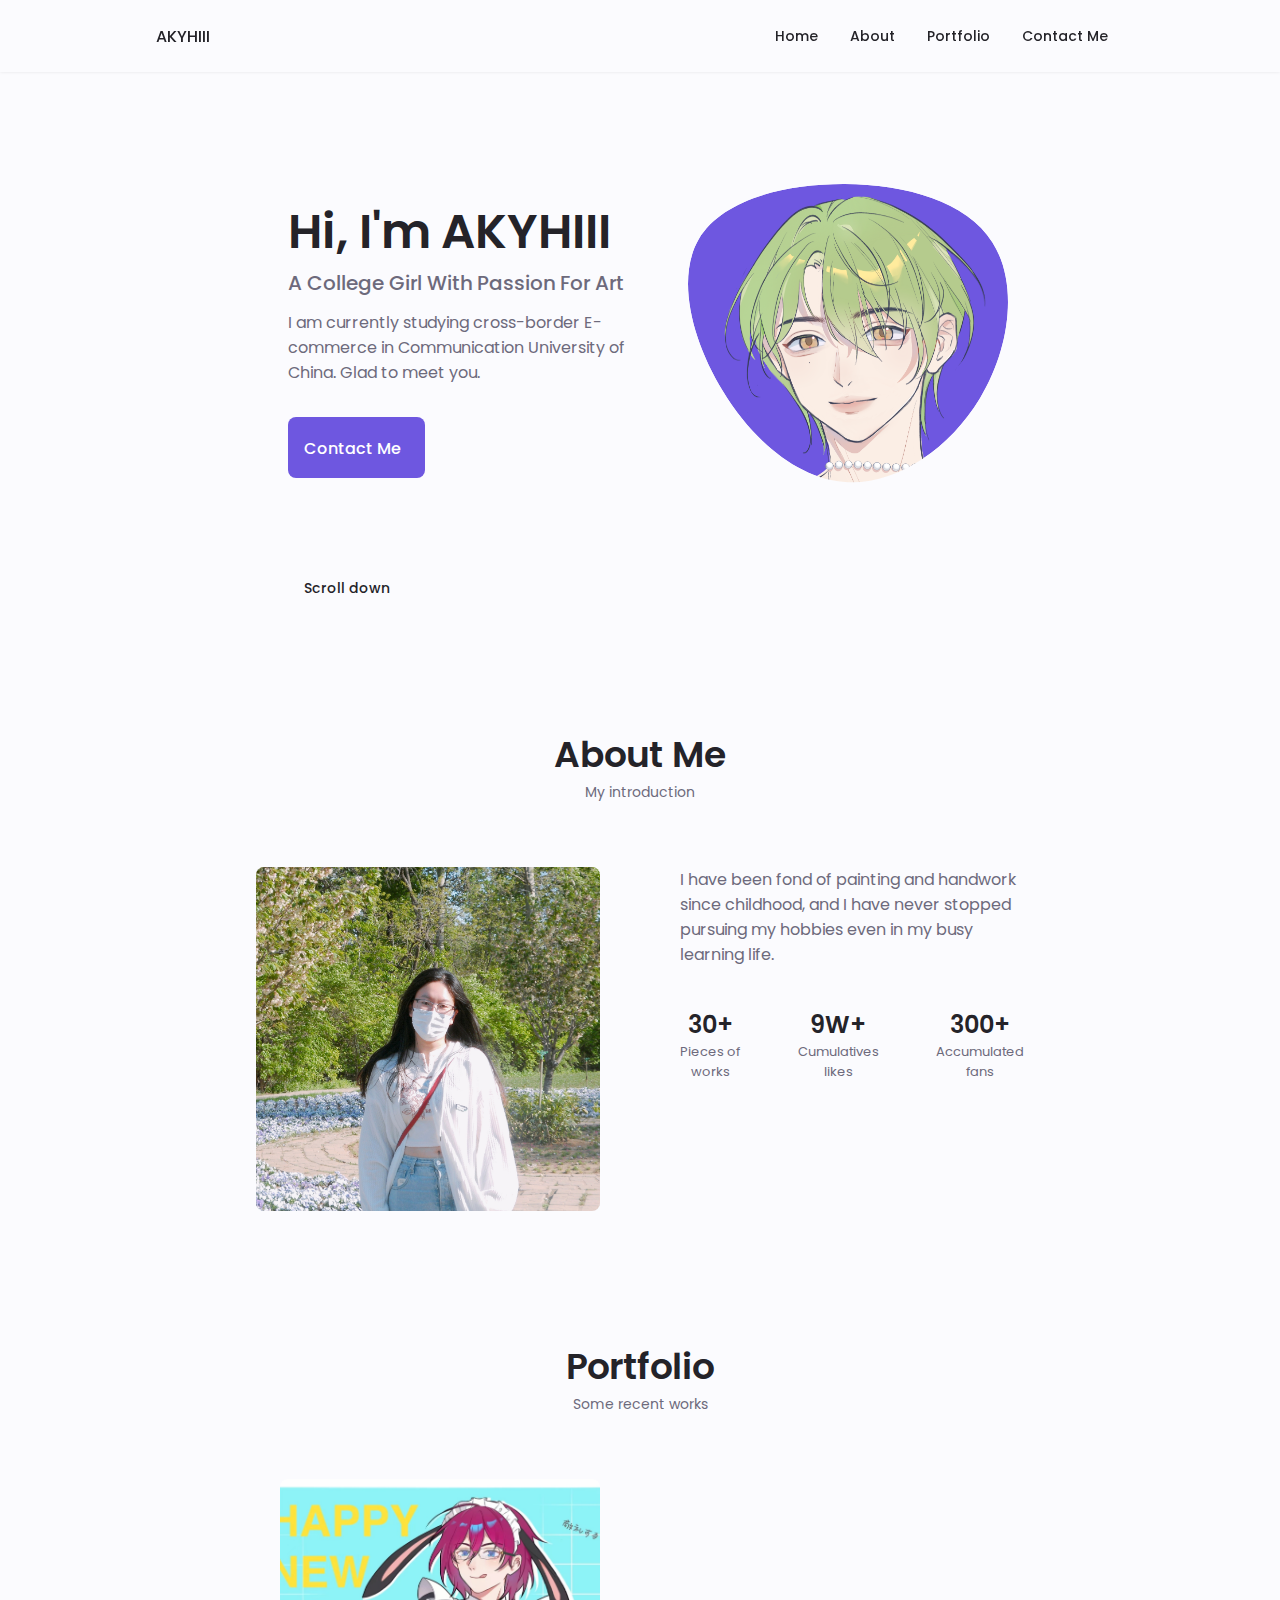
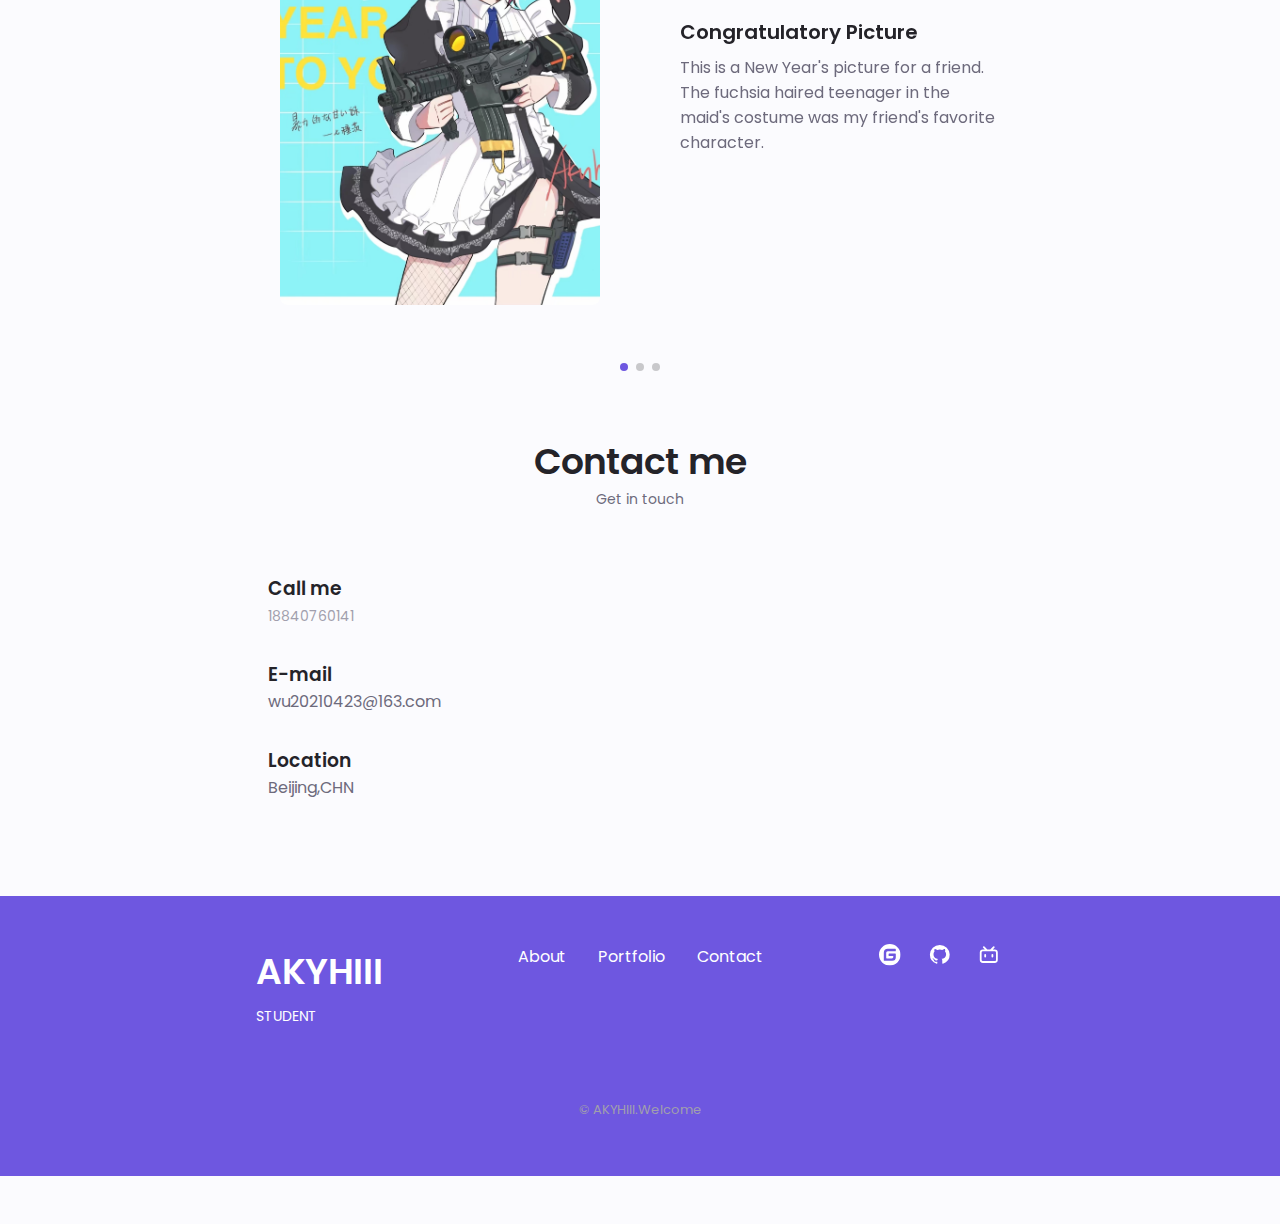
==== commit 3359f52e: "Add files via upload" ====
--- a/index.html
+++ b/index.html
@@ -242,7 +242,7 @@
 
             <div class="portfolio__content grid swiper-slide">
               <img
-                src="assets/img/portfolio1.png"
+                src="assets/img/portfolio1.jpg"
                 alt=""
                 class="portfolio__img"
               />
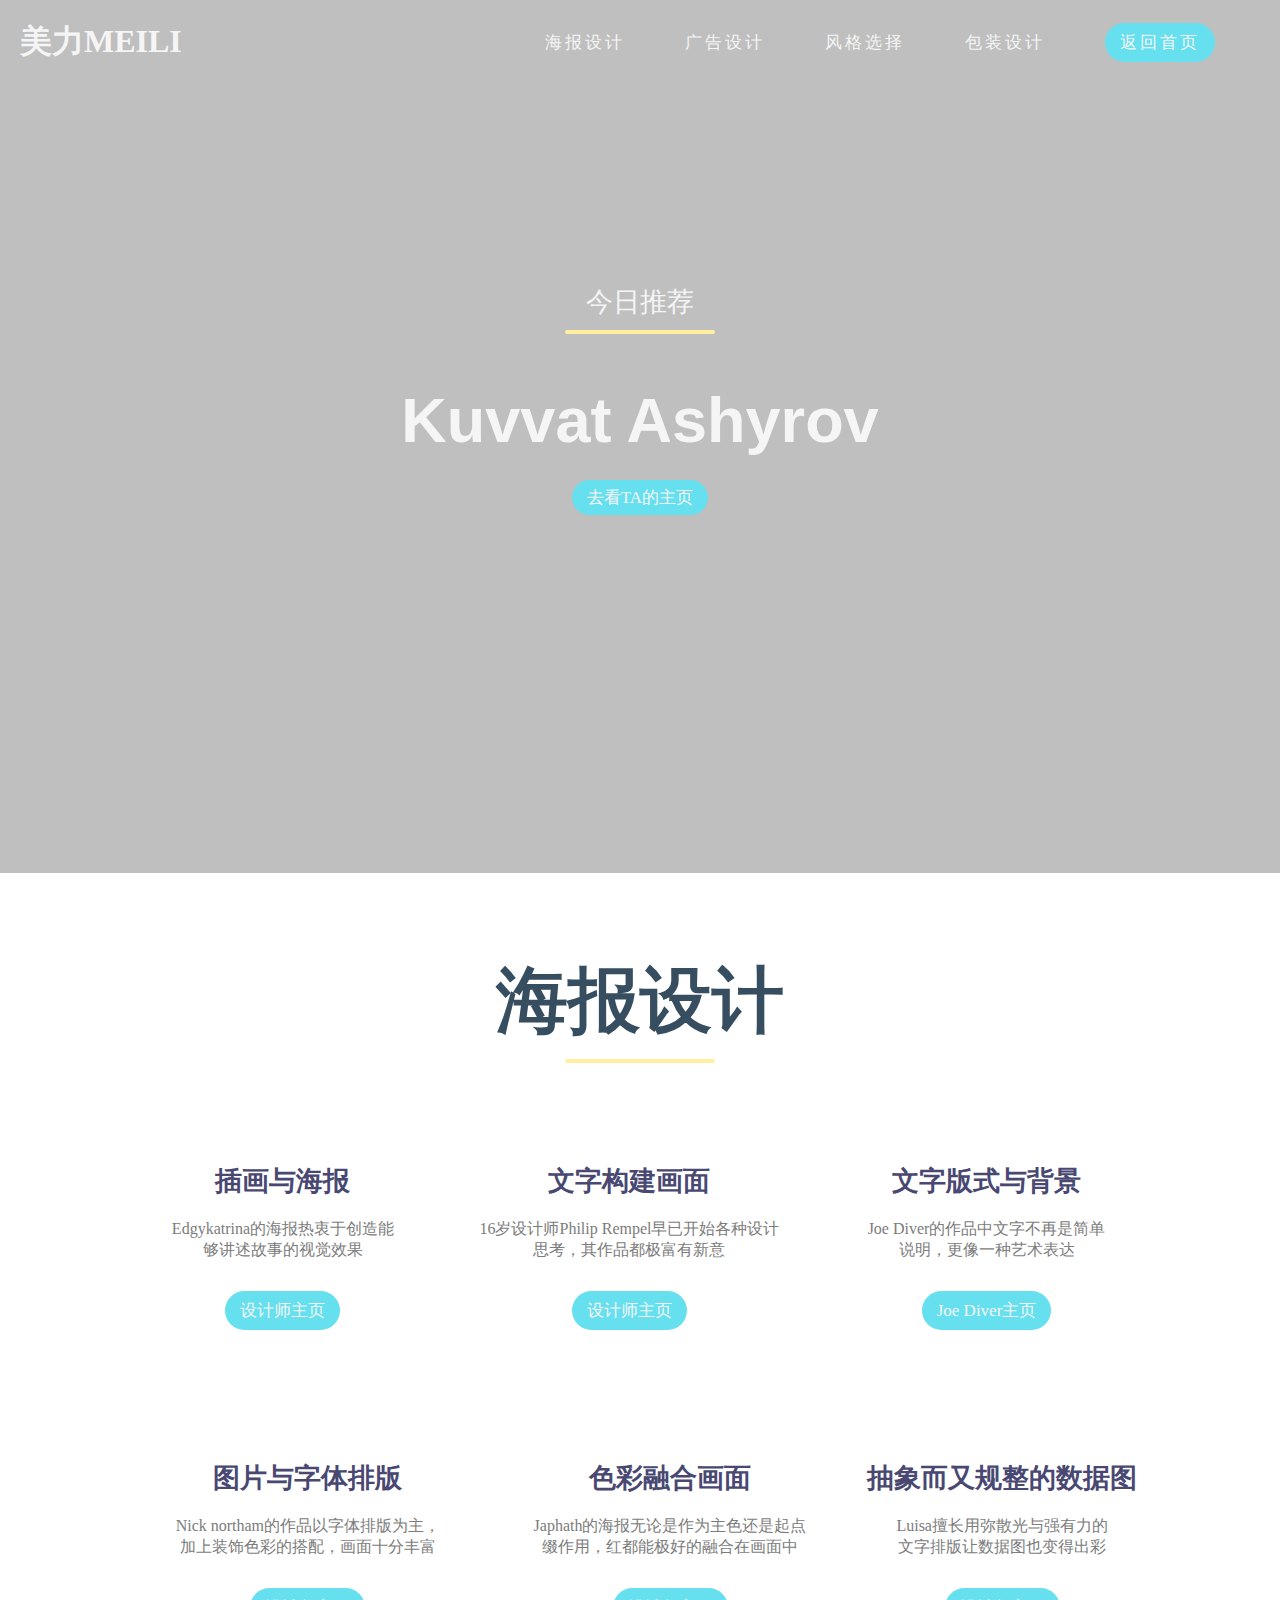
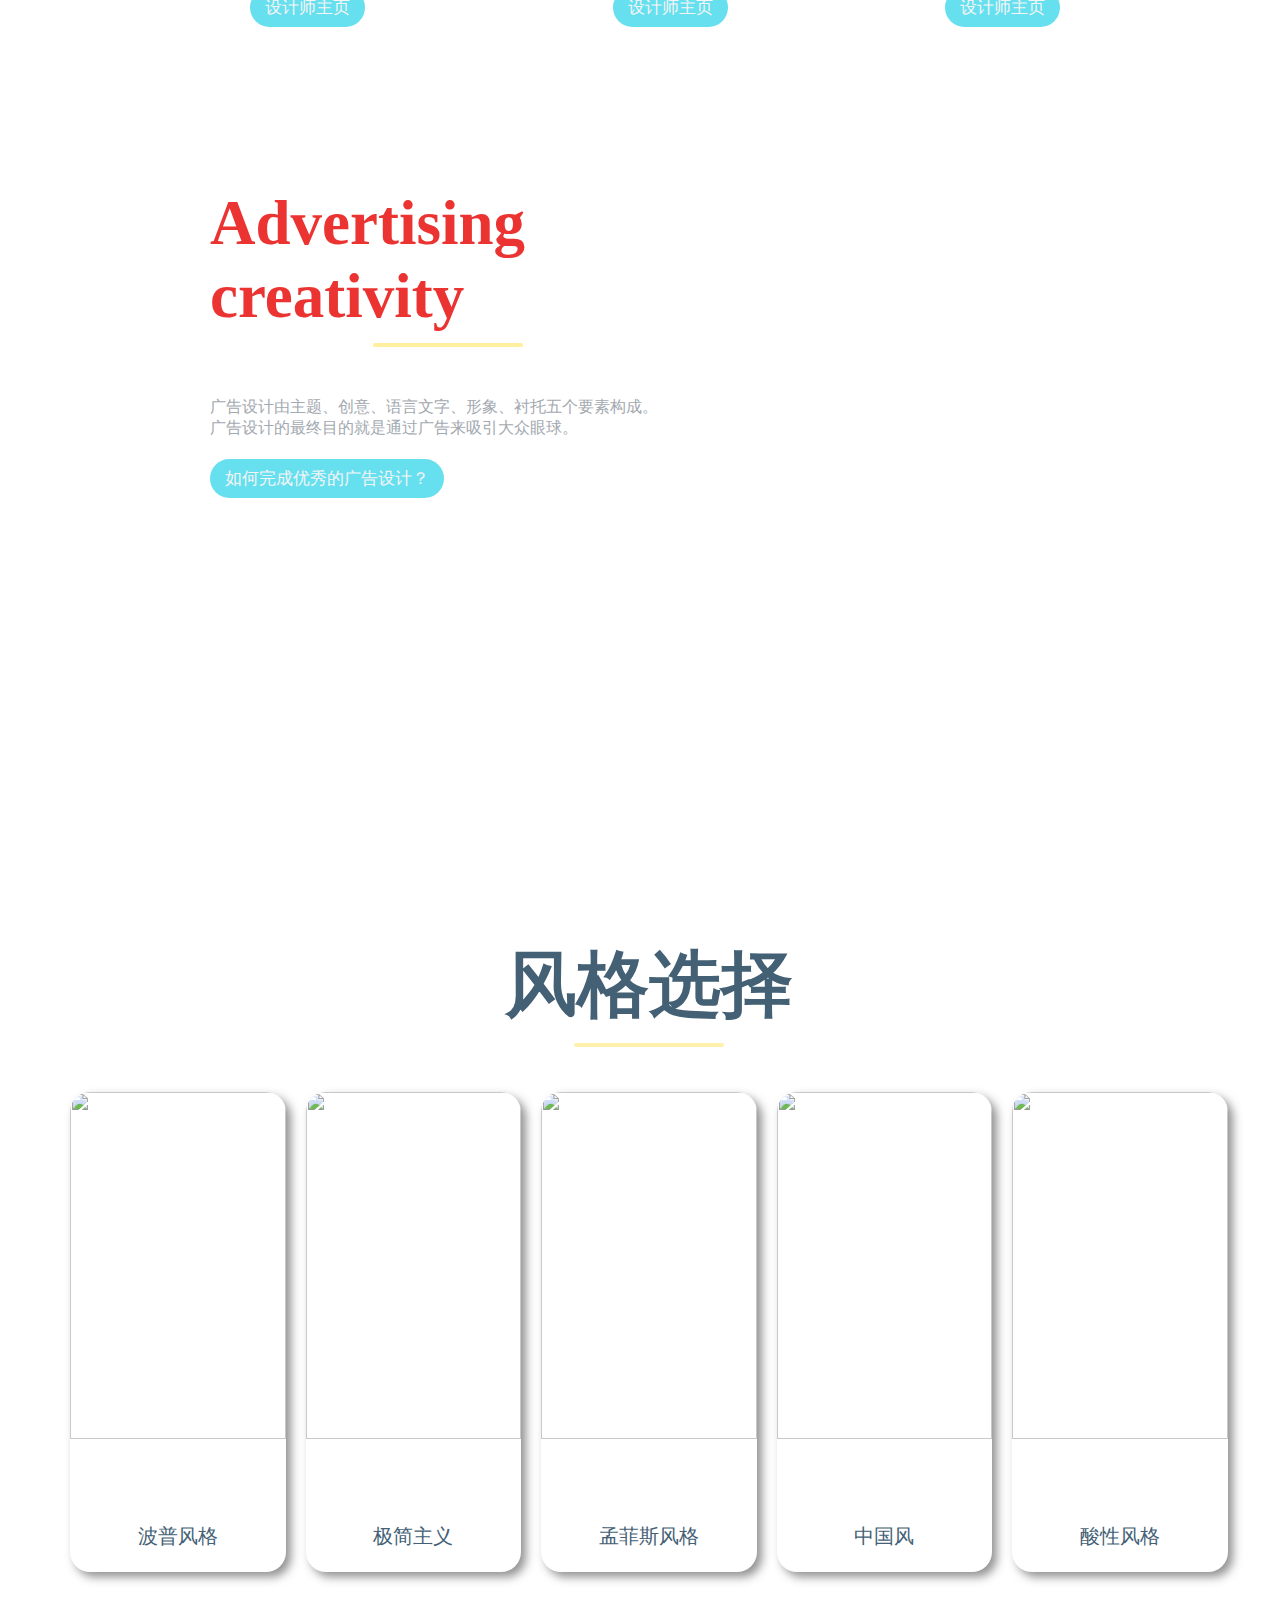
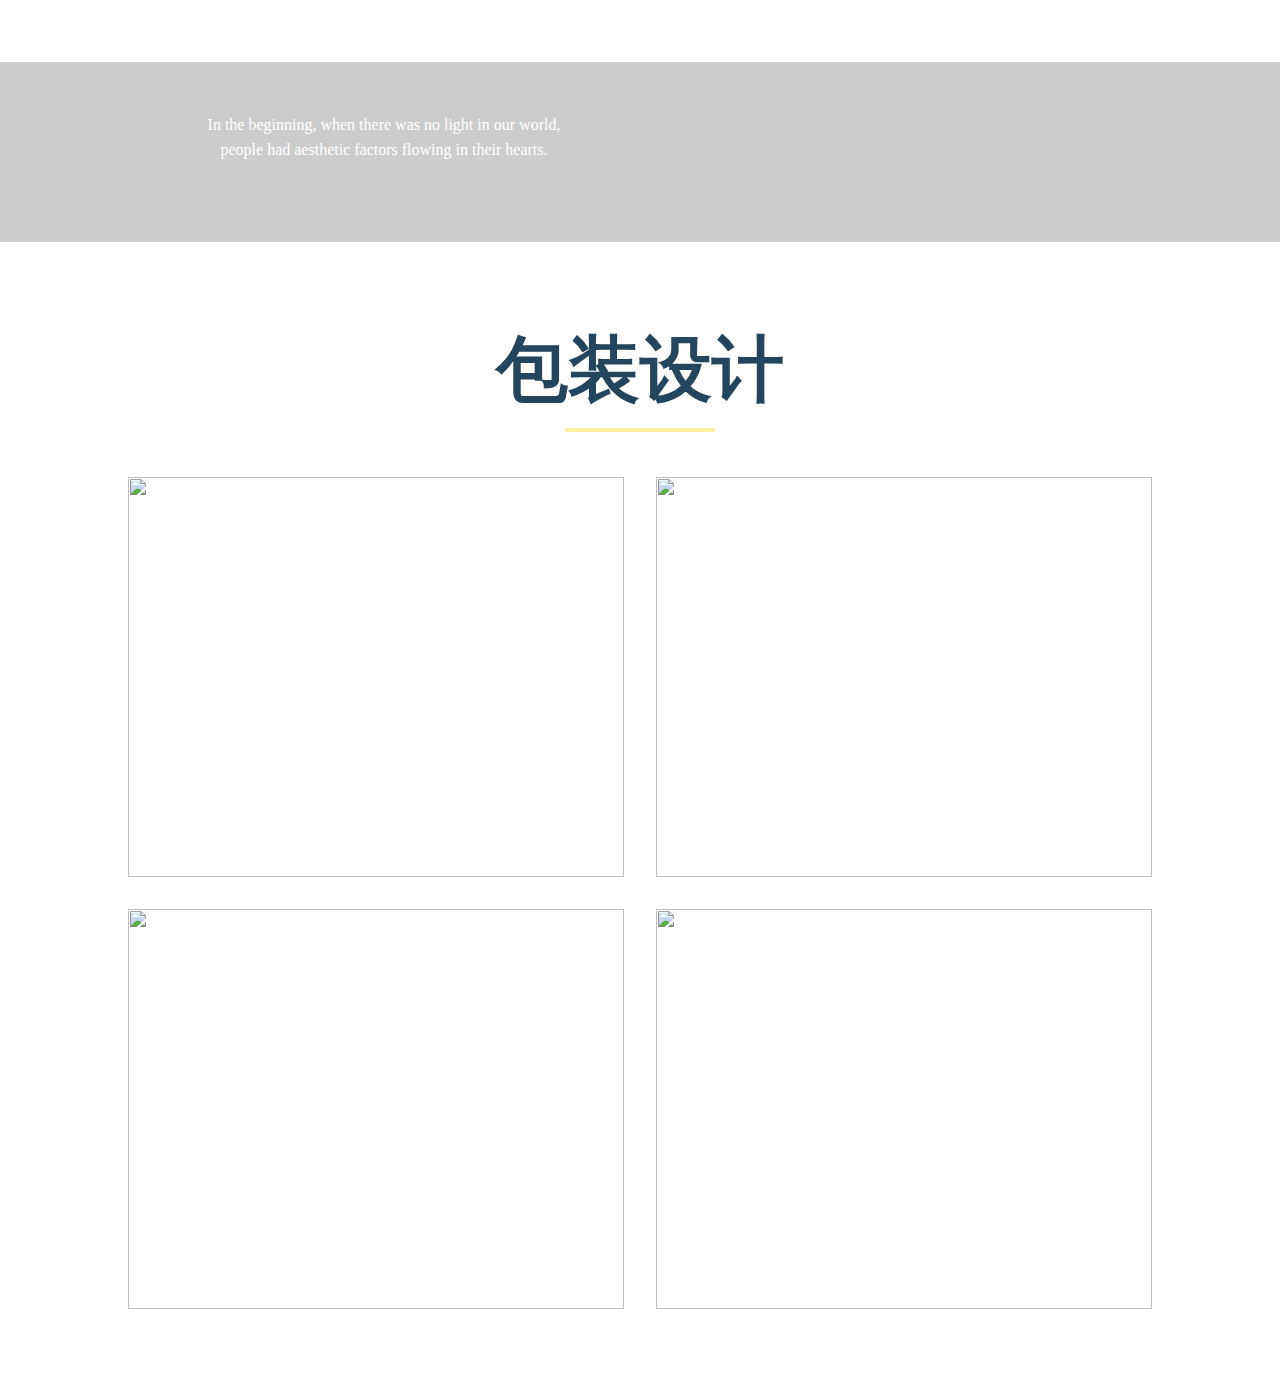
==== commit c34ca9f7: "Add files via upload" ====
--- a/index.html
+++ b/index.html
@@ -1,440 +1,174 @@
 <!DOCTYPE html>
 <html lang="en">
-  <head>
-    <meta charset="UTF-8" />
-    <meta name="viewport" content="width=device-width, initial-scale=1.0" />
-    <link rel="shortcut icon" type="image/x-icon" href="favicon.ico" />
-    <!--==================== UNICONS 图标====================-->
-    <link
-      rel="stylesheet"
-      href="https://unicons.iconscout.com/release/v3.0.6/css/line.css"
-    />
-    <!--==================== SWIPER CSS ====================-->
-    <link rel="stylesheet" href="assets/css/swiper-bundle.min.css" />
+<head>
+  <meta charest="UTF-8">
+  <meta http-equiv="X-UA-Compatible" content="IE=edge">
+  <mata name="viewport" content="width=device-width, initial-scale=1.0">
+  <title>MEILI</title>
+  <link rel="stylesheet" href="./demo.css">
+</head>
+<body>
+  <!--导航-->
+  <nav class="navbar">
+    <h1 class"logo">美力MEILI</h1>
+    <ul class="nav-links">
+      <li><a href="#events">海报设计</a><li>
+      <li><a href="#explore">广告设计</a><li>
+      <li><a href="#recommend">风格选择</a><li>
+      <li><a href="#gallery">包装设计</a><li>
+      <li class="ctn"><a href="#">返回首页</a><li>
+    </ul>
+  </nav>
+  <header>
+    <div class="header-content">
+      <h2>今日推荐</h2>
+      <div class="line"></div>
+      <h1>Kuvvat Ashyrov</h1>
+      <a href="https://instagram.com/thekuvvat?igshid=NTc4MTIwNjQ2YQ==" class="ctn">去看TA的主页</a>
+    </div>
+  </header>
 
-    <!--==================== CSS ====================-->
-    <link rel="stylesheet" href="assets/css/styles.css" />
-    <!-- iconfont font class 方式引用图标 -->
-    <!-- <link
-      rel="stylesheet"
-      href="https://at.alicdn.com/t/c/font_3900458_82z46p85im.css"
-    /> -->
+<!--events-->
+  <section class="events" id="events">
+    <div class="title">
+      <h1>海报设计</h1>
+      <div class="line"></div>
+    </div>
+    <div class="row">
+      <div class="col">
+        <img src="./img/海报1.jpg" alt="">
+        <h4>插画与海报</h4>
+        <p>Edgykatrina的海报热衷于创造能够讲述故事的视觉效果</p>
+        <a href="https://instagram.com/edgykatrina?igshid=NTc4MTIwNjQ2YQ==" class="ctn">设计师主页</a>
+      </div>
+      <div class="col">
+        <img src="./img/海报2.jpg" alt="">
+        <h4>文字构建画面</h4>
+        <p>16岁设计师Philip Rempel早已开始各种设计思考，其作品都极富有新意</p>
+        <a href="https://instagram.com/reztokia?igshid=NTc4MTIwNjQ2YQ==" class="ctn">设计师主页</a>
+      </div>
+      <div class="col">
+        <img src="./img/海报5.jpg" alt="">
+        <h4>文字版式与背景</h4>
+        <p>Joe Diver的作品中文字不再是简单说明，更像一种艺术表达</p>
+        <a href="https://instagram.com/joediver.co?igshid=NTc4MTIwNjQ2YQ==" class="ctn">Joe Diver主页</a>
+      </div>
+    </div>
+    <div class="row">
+      <div class="col">
+        <img src="./img/海报3.jpg" alt="">
+        <h4>图片与字体排版</h4>
+        <p>Nick northam的作品以字体排版为主，加上装饰色彩的搭配，画面十分丰富</p>
+        <a href="https://instagram.com/nicknortham?igshid=NTc4MTIwNjQ2YQ==" class="ctn">设计师主页</a>
+      </div>
+      <div class="col">
+        <img src="./img/海报4.jpg" alt="">
+        <h4>色彩融合画面</h4>
+        <p>Japhath的海报无论是作为主色还是起点缀作用，红都能极好的融合在画面中</p>
+        <a href="https://instagram.com/blndfld.design?igshid=NTc4MTIwNjQ2YQ==" class="ctn">设计师主页</a>
+      </div>
+      <div class="col">
+        <img src="./img/海报6.jpg" alt="">
+        <h4>抽象而又规整的数据图</h4>
+        <p>Luisa擅长用弥散光与强有力的文字排版让数据图也变得出彩</p>
+        <a href="https://instagram.com/oisaferposterjourn?igshid=NTc4MTIwNjQ2YQ==" class="ctn">设计师主页</a>
+      </div>
+    </div>
+  </section>
 
-    <title>Responsive Portfolio Website</title>
-  </head>
-  <body>
-    <!--==================== HEADER ====================-->
-    <header class="header scroll-header" id="header">
-      <nav class="nav container">
-        <a href="#" class="nav__logo">AKYHIII</a>
+  <section class="explore" id="explore">
+    <div class="explore-content">
+      <h1>Advertising creativity</h1>
+      <div class="line"></div>
+      <p>广告设计由主题、创意、语言文字、形象、衬托五个要素构成。</p>
+      <p>广告设计的最终目的就是通过广告来吸引大众眼球。</p>
+      <a href="https://www.bilibili.com/video/BV19h4y1p7sF?p=6&vd_source=234a88b55b46c838b30fcd8a31755b43" class="ctn">如何完成优秀的广告设计？</a>
+    </div>
+  </section>
 
-        <div class="nav__menu" id="nav-menu">
-          <ul class="nav__list grid">
-            <li class="nav__item">
-              <a href="#home" class="nav__link">
-                <i class="uil uil-estate nav__icon"></i>
-                <p i18n="home">Home</p>
-              </a>
-            </li>
-            <li class="nav__item">
-              <a href="#about" class="nav__link">
-                <i class="uil uil-user nav__icon"></i>
-                <p i18n="about">About</p>
-              </a>
-            </li>
-            <li class="nav__item">
-              <a href="#portfolio" class="nav__link">
-                <i class="uil uil-scenery nav__icon"></i>
-                <p i18n="portfolio">Portfolio</p>
-              </a>
-            </li>
-            <li class="nav__item">
-              <a href="#contact" class="nav__link">
-                <i class="uil uil-message nav__icon"></i>
-                <p i18n="contact">Contact me</p>
-              </a>
-            </li>
-          </ul>
-          <i class="uil uil-times nav__close" id="nav-close"></i>
+  <section class="recommend" id="recommend">
+    <h1>风格选择</h1>
+    <div class="line"></div>
+    <div class="commend" id="commend" >
+        <div class="box1">
+               <img src="./img/fg1.jpg" >
+               <span>波普风格</span>
+       </div>
+       <div class="box1">
+           <img src="./img/fg2.jpg" >
+           <span>极简主义</span>
+       </div>
+      <div class="box1">
+          <img src="./img/fg3.jpg" >
+          <span>孟菲斯风格</span>
+      </div>
+      <div class="box1">
+          <img src="./img/fg4.jpg" >
+          <span>中国风</span>
+      </div>
+      <div class="box1">
+         <img src="./img/fg5.jpg">
+         <span>酸性风格</span>
+      </div>
+    </div>
+  </section>
+
+  <section class="explore2" id="explore2">
+    <div class="explore2-content">
+      <p>In the beginning, when there was no light in our world, </p>
+      <p> people had aesthetic factors flowing in their hearts.</p>
+    </div>
+  </section>
+
+  <!-- gallery section starts  -->
+  <section class="gallery" id="gallery">
+     <h1>包装设计</h1>
+     <div class="line"></div>
+     <div class="box-container container">
+
+        <div class="box">
+           <img src="img/img1.jpg" alt="">
+           <div class="content">
+              <h3>礼盒套装</h3>
+              <p>在节假日或促销活动中，以礼盒出售的方式并不少见，那么，这类套装产品通常怎样通过设计来保持风格一致性呢？</p>
+              <a href="#" class="ctn">read more</a>
+           </div>
         </div>
 
-        <div class="nav__btns">
-          <i class="uil uil-moon change-theme" id="theme-button"></i>
-          <div class="nav__toggle" id="nav-toggle">
-            <i class="uil uil-apps"></i>
-          </div>
-        </div>
-      </nav>
-    </header>
-
-    <!--==================== MAIN ====================-->
-    <main class="main">
-      <!--==================== HOME ====================-->
-      <section class="home section" id="home">
-        <div class="home__container container grid">
-          <div class="home__content grid">
-            <div class="home__social">
-              <a
-                href="https://v.douyin.com/UGqM8vB/"
-                target="_blank"
-                class="home__social-icon"
-              >
-                <!-- <i class="uil uil-linkedin-alt"></i> -->
-                <svg
-                  t="1674798484640"
-                  viewBox="0 0 1024 1024"
-                  version="1.1"
-                  xmlns="http://www.w3.org/2000/svg"
-                  p-id="2757"
-                >
-                  <path
-                    d="M512 1024C229.222 1024 0 794.778 0 512S229.222 0 512 0s512 229.222 512 512-229.222 512-512 512z m259.149-568.883h-290.74a25.293 25.293 0 0 0-25.292 25.293l-0.026 63.206c0 13.952 11.315 25.293 25.267 25.293h177.024c13.978 0 25.293 11.315 25.293 25.267v12.646a75.853 75.853 0 0 1-75.853 75.853h-240.23a25.293 25.293 0 0 1-25.267-25.293V417.203a75.853 75.853 0 0 1 75.827-75.853h353.946a25.293 25.293 0 0 0 25.267-25.292l0.077-63.207a25.293 25.293 0 0 0-25.268-25.293H417.152a189.62 189.62 0 0 0-189.62 189.645V771.15c0 13.977 11.316 25.293 25.294 25.293h372.94a170.65 170.65 0 0 0 170.65-170.65V480.384a25.293 25.293 0 0 0-25.293-25.267z"
-                    fill="hsl(250deg 69% 61%)"
-                    p-id="2758"
-                  ></path>
-                </svg>
-              </a>
-              <a
-                href="https://github.com/Akyhiii"
-                target="_blank"
-                class="home__social-icon"
-              >
-                <i class="uil uil-github-alt"></i>
-              </a>
-              <a
-                href="https://b23.tv/5Z5CrD5"
-                target="_blank"
-                class="home__social-icon"
-              >
-                <!-- <i class="uil uil-dribbble"></i> -->
-                <svg
-                  t="1674801734735"
-                  viewBox="0 0 1024 1024"
-                  version="1.1"
-                  xmlns="http://www.w3.org/2000/svg"
-                  p-id="4124"
-                >
-                  <path
-                    d="M777.514667 131.669333a53.333333 53.333333 0 0 1 0 75.434667L728.746667 255.829333h49.92A160 160 0 0 1 938.666667 415.872v320a160 160 0 0 1-160 160H245.333333A160 160 0 0 1 85.333333 735.872v-320a160 160 0 0 1 160-160h49.749334L246.4 207.146667a53.333333 53.333333 0 1 1 75.392-75.434667l113.152 113.152c3.370667 3.370667 6.186667 7.04 8.448 10.965333h137.088c2.261333-3.925333 5.12-7.68 8.490667-11.008l113.109333-113.152a53.333333 53.333333 0 0 1 75.434667 0z m1.152 231.253334H245.333333a53.333333 53.333333 0 0 0-53.205333 49.365333l-0.128 4.010667v320c0 28.117333 21.76 51.157333 49.365333 53.162666l3.968 0.170667h533.333334a53.333333 53.333333 0 0 0 53.205333-49.365333l0.128-3.968v-320c0-29.44-23.893333-53.333333-53.333333-53.333334z m-426.666667 106.666666c29.44 0 53.333333 23.893333 53.333333 53.333334v53.333333a53.333333 53.333333 0 1 1-106.666666 0v-53.333333c0-29.44 23.893333-53.333333 53.333333-53.333334z m320 0c29.44 0 53.333333 23.893333 53.333333 53.333334v53.333333a53.333333 53.333333 0 1 1-106.666666 0v-53.333333c0-29.44 23.893333-53.333333 53.333333-53.333334z"
-                    fill="hsl(250deg 69% 61%)"
-                    p-id="4125"
-                  ></path>
-                </svg>
-              </a>
-            </div>
-
-            <div class="home__img">
-              <svg
-                class="home__blob"
-                viewBox="0 0 200 187"
-                xmlns="http://www.w3.org/2000/svg"
-                xmlns:xlink="http://www.w3.org/1999/xlink"
-              >
-                <mask id="mask0" mask-type="alpha">
-                  <path
-                    d="M190.312 36.4879C206.582 62.1187 201.309 102.826 182.328 134.186C163.346 165.547
-                                130.807 187.559 100.226 186.353C69.6454 185.297 41.0228 161.023 21.7403 129.362C2.45775
-                                97.8511 -7.48481 59.1033 6.67581 34.5279C20.9871 10.1032 59.7028 -0.149132 97.9666
-                                0.00163737C136.23 0.303176 174.193 10.857 190.312 36.4879Z"
-                  />
-                </mask>
-                <g mask="url(#mask0)">
-                  <path
-                    d="M190.312 36.4879C206.582 62.1187 201.309 102.826 182.328 134.186C163.346
-                                165.547 130.807 187.559 100.226 186.353C69.6454 185.297 41.0228 161.023 21.7403
-                                129.362C2.45775 97.8511 -7.48481 59.1033 6.67581 34.5279C20.9871 10.1032 59.7028
-                                -0.149132 97.9666 0.00163737C136.23 0.303176 174.193 10.857 190.312 36.4879Z"
-                  />
-                  <image
-                    class="home__blob-img"
-                    x="0"
-                    y="-30"
-                    xlink:href="assets/img/bea.png"
-                  />
-                </g>
-              </svg>
-            </div>
-
-            <div class="home__data">
-              <h1 class="home__title" i18n="home__title">
-                Hi, I'm AKYHIII
-              </h1>
-              <h3 class="home__subtitle" i18n="home__subtitle">
-                A College Girl With Passion For Art
-              </h3>
-              <p class="home__description" i18n="home__description">
-                I am currently studying cross-border E-commerce in
-                Communication University of China. Glad to meet you.
-              </p>
-              <a href="#contact" class="button button-flex">
-                <span i18n="home__contact">Contact Me</span>
-                <i class="uil uil-message button__icon"></i>
-              </a>
-            </div>
-          </div>
-          <div class="home__scroll">
-            <a href="#about" class="home__scroll-button button--flex">
-              <i class="uil uil-mouse-alt-2 home__scroll-mouse"></i>
-              <span class="home__scroll-name" i18n="home__scroll-name"
-                >Scroll down</span
-              >
-              <i class="uil uil-arrow-down home__scroll-arrow"></i>
-            </a>
-          </div>
-        </div>
-      </section>
-
-      <!--==================== ABOUT ====================-->
-      <section class="about section" id="about">
-        <h2 class="section__title" i18n="about__title">About Me</h2>
-        <span class="section__subtitle" i18n="about__subtitle"
-          >My introduction</span
-        >
-        <div class="about__container container grid">
-          <img src="assets/img/about.jpg" alt="" class="about__img" />
-
-          <div class="about__data">
-            <p class="about__description" i18n="about__description">
-              I have been fond of painting and handwork since
-              childhood, and I have never stopped pursuing my
-              hobbies even in my busy learning life.
-            </p>
-
-            <div class="about__info">
-              <div>
-                <span class="about__info-title">30+</span>
-                <span class="about__info-name" i18n="about__info-name1"
-                  >Pieces of <br />
-                  works</span
-                >
-              </div>
-
-              <div>
-                <span class="about__info-title">9W+</span>
-                <span class="about__info-name" i18n="about__info-name2"
-                  >Cumulatives <br />
-                  likes</span
-                >
-              </div>
-
-              <div>
-                <span class="about__info-title">300+</span>
-                <span class="about__info-name" i18n="about__info-name3"
-                  >Accumulated <br />
-                  fans</span
-                >
-              </div>
-            </div>
-          </div>
-        </div>
-      </section>
-
-      <!--==================== PORTFOLIO ====================-->
-      <section class="portfolio section" id="portfolio">
-        <h2 class="section__title" i18n="portfolio__title">Portfolio</h2>
-        <span class="section__subtitle" i18n="portfolio__subtitle"
-          >Some recent works</span
-        >
-
-        <div class="portfolio__container container swiper-container">
-          <div class="swiper-wrapper">
-            <!--==================== PORTFOLIO 1 ====================-->
-
-            <div class="portfolio__content grid swiper-slide">
-              <img
-                src="assets/img/portfolio1.jpg"
-                alt=""
-                class="portfolio__img"
-              />
-
-              <div class="portfolio_">
-                <h3 class="portfolio__title" i18n="portfolio1__title">
-                  Congratulatory Picture
-                </h3>
-                <p
-                  class="portfolio__description"
-                  i18n="portfolio1__description"
-                >
-                  This is a New Year's picture for a friend. The
-                  fuchsia haired teenager in the maid's costume
-                  was my friend's favorite character.
-                </p>
-              </div>
-            </div>
-
-            <!--==================== PORTFOLIO 2 ====================-->
-
-            <div class="portfolio__content grid swiper-slide">
-              <img
-                src="assets/img/portfolio2.jpg"
-                alt=""
-                class="portfolio__img"
-              />
-
-              <div class="portfolio_">
-                <h3 class="portfolio__title" i18n="portfolio2__title">
-                  My original character
-                </h3>
-                <p
-                  class="portfolio__description"
-                  i18n="portfolio2__description"
-                >
-                  He was a wizard with beautiful silver hair and was
-                  one of the main characters in a novel I wrote in
-                  high school.
-                </p>
-              </div>
-            </div>
-
-            <!--==================== PORTFOLIO 3 ====================-->
-
-            <div class="portfolio__content grid swiper-slide">
-              <img
-                src="assets/img/portfolio3.jpg"
-                alt=""
-                class="portfolio__img"
-              />
-
-              <div class="portfolio_">
-                <h3 class="portfolio__title" i18n="portfolio3__title">
-                  Practice piece
-                </h3>
-                <p
-                  class="portfolio__description"
-                  i18n="portfolio3__description"
-                >
-                  It's from last year. He, like the first character,
-                  is from a Japanese game. This painting has a reference.
-                </p>
-              </div>
-            </div>
-          </div>
-          <!-- add arrows-->
-          <div class="swiper-button-next">
-            <i class="uil uil-angle-right-b swiper-portfolio-icon"></i>
-          </div>
-
-          <div class="swiper-button-prev">
-            <i class="uil uil-angle-left-b swiper-portfolio-icon"></i>
-          </div>
-
-          <!-- Add Pagination -->
-          <div class="swiper-pagination"></div>
-        </div>
-      </section>
-
-      <!--==================== CONTACT ME ====================-->
-      <section class="contact section" id="contact">
-        <h2 class="section__title" i18n="contact__title">Contact me</h2>
-        <span class="section__subtitle" i18n="contact__subtitle"
-          >Get in touch</span
-        >
-
-        <div class="contact__container container grid">
-          <div>
-            <div class="contact__information">
-              <i class="uil uil-phone-alt contact__icon"></i>
-
-              <div>
-                <h3 class="contact__title" i18n="tel">Call me</h3>
-                <span class="contact__subtitle" i18n="tel__number"
-                  >18840760141</span
-                >
-              </div>
-            </div>
-
-            <div class="contact__information">
-              <i class="uil uil-envelope contact__icon"></i>
-
-              <div>
-                <h3 class="contact__title" i18n="email">E-mail</h3>
-                <span class="contatc__subtitle" i18n="email__address"
-                  >wu20210423@163.com</span
-                >
-              </div>
-            </div>
-
-            <div class="contact__information">
-              <i class="uil uil-map-marker contact__icon"></i>
-
-              <div>
-                <h3 class="contact__title" i18n="location">Location</h3>
-                <span class="contatc__subtitle" i18n="location__detail"
-                  >Beijing,CHN</span
-                >
-              </div>
-            </div>
-          </div>
-        </div>
-      </section>
-    </main>
-
-    <!--==================== FOOTER ====================-->
-    <footer class="footer">
-      <div class="footer__bg">
-        <div class="footer__container container grid">
-          <div>
-            <h1 class="footer__title">AKYHIII</h1>
-            <span class="footer__subtitle" i18n="home__subtitle"
-              >STUDENT</span
-            >
-          </div>
-
-          <ul class="footer__links">
-            <li>
-              <a href="#about" class="footer__link" i18n="about">About</a>
-            </li>
-            <li>
-              <a href="#portfolio" class="footer__link" i18n="portfolio"
-                >Portfolio</a
-              >
-            </li>
-            <li>
-              <a href="#contact" class="footer__link" i18n="contact">Contact</a>
-            </li>
-          </ul>
-
-          <div class="footer__socials">
-            <a href="https://v.douyin.com/UGqM8vB/" target="_blank">
-              <svg class="icon footer__social" aria-hidden="true">
-                <use xlink:href="#icon-gitee"></use>
-              </svg>
-            </a>
-            <a href="https://github.com/Akyhiii" target="_blank">
-              <svg class="icon footer__social" aria-hidden="true">
-                <use xlink:href="#icon-github"></use>
-              </svg>
-            </a>
-            <a href="https://b23.tv/5Z5CrD5" target="_blank">
-              <svg class="icon footer__social" aria-hidden="true">
-                <use xlink:href="#icon-bilibili-line"></use>
-              </svg>
-            </a>
-          </div>
+        <div class="box">
+           <img src="img/img2.jpg" alt="">
+           <div class="content">
+              <h3>创意设计</h3>
+              <p>看腻了老旧包装，顾客也需要一定新鲜感才能激发消费欲望，快来这里寻找灵感吧！</p>
+              <a href="#" class="ctn">read more</a>
+           </div>
         </div>
 
-        <p class="footer__copy">
-          &#169; AKYHIII.Welcome
-        </p>
-      </div>
-    </footer>
+        <div class="box">
+           <img src="img/img3.jpg" alt="">
+           <div class="content">
+              <h3>产品外包装</h3>
+              <p>产品外包装是最贴近产品的，类别、配料等重要信息都要体现在外包装上。因此产品外包装的设计绝对要加以重视。</p>
+              <a href="#" class="ctn">read more</a>
+           </div>
+        </div>
 
-    <!--==================== SCROLL TOP ====================-->
-    <a href="#" class="scrollup" id="scroll-up">
-      <i class="uil uil-arrow-up scrollup__icon"></i>
-    </a>
-    <!--==================== SWIPER JS ====================-->
-    <script src="assets/js/swiper-bundle.min.js"></script>
+        <div class="box">
+           <img src="img/img4.jpg" alt="">
+           <div class="content">
+              <h3>特殊包装</h3>
+              <p>在遇到特殊设计的产品时，往往常见的包装已经不能满足设计需要。快来这里找找看是否有你想要的参考呢？</p>
+              <a href="#" class="ctn">read more</a>
+           </div>
+        </div>
 
-    <!-- iconfont JS -->
-    <script src="assets/js/iconfont.js"></script>
-    <!-- jquery -->
-    <script src="https://apps.bdimg.com/libs/jquery/2.1.4/jquery.min.js"></script>
-    <script src="assets/js/jquery.i18n.min.js"></script>
-    <!--==================== MAIN JS ====================-->
-    <script src="assets/js/main.js"></script>
 
-    <!-- translate JS -->
-    <script src="assets/js/cn-en-translate.js"></script>
-  </body>
+     </div>
+
+  </section>
+
+  <!-- gallery section ends -->
+
+
+</body>
 </html>
--- a/demo.css
+++ b/demo.css
@@ -0,0 +1,346 @@
+@import url('demo.css');
+
+* {
+  margin:0;
+  padding:0;
+  box-sizing: border-box;
+}
+
+a {
+  text-decoration: none;
+  color:whitesmoke;
+  font-size: 17px;
+}
+
+ul {
+  list-style: none;
+}
+
+body , html {
+  overflow-x: hidden;
+  scroll-behavior: smooth;
+
+}
+
+
+/* navbar */
+.navbar {
+  position: absolute;
+  top: 0;
+  left: 0;
+  display: flex;
+  width: 100%;
+  justify-content: space-between;
+  padding: 20px;
+  color: whitesmoke;
+}
+
+.nav-links {
+  display: flex;
+  align-items: center;
+}
+
+.nav-links li {
+  margin: 0 15px;
+  letter-spacing: 3px;
+}
+
+
+header {
+  width:100vw;
+  height:97vh;
+  background-position: bottom;
+  background: linear-gradient(rgba(0, 0, 0, 0.25), rgba(0, 0, 0, 0.25)), url('./img/1.jpg') no-repeat;
+  background-size: cover;
+  display: flex;
+  align-items: center;
+  justify-content: center;
+}
+
+.header-content {
+  margin-bottom: 80px;
+  color: whitesmoke;
+  text-align: center;
+}
+
+.header-content h2 {
+  font-size: 3vmin;
+  font-weight: 550;
+}
+
+.header-content h1 {
+  font-family: sans-serif;
+  font-weight: bolder;
+}
+
+.line {
+  width: 150px;
+  height: 4px;
+  background: #FFEF9E;
+  margin: 10px auto;
+  border-radius: 5px;
+}
+
+.header-content h1 {
+  font-size: 7vmin;
+  margin-top: 50px;
+  margin-bottom: 30px;
+}
+
+.ctn {
+  padding: 8px 15px;
+  background:#66dfef;
+  border-radius: 30px;
+  color: whitesmoke;
+}
+/*events*/
+section {
+  width:80%;
+  margin: 80px auto;
+}
+
+.title {
+  text-align: center;
+  font-size: 4vmin;
+  color: #364E60;
+}
+
+.row {
+  display: flex;
+  align-items: center;
+  width:100%;
+  justify-content: space-between;
+}
+
+.row .col img {
+  width: 60%;
+}
+
+.row .col {
+  display: flex;
+  flex-direction: column;
+  align-items: center;
+}
+
+.row .col:hover {
+    background: #fff;
+    box-shadow: 0 0.5rem 1rem rgba(0, 0, 0, 0.1);
+    transform: translateY(-1rem);
+}
+.row .col {
+    text-align: center;
+    padding: 30px 1px;
+    border-radius: .1rem;
+}
+
+.events .row {
+  margin-top: 50px;
+}
+
+h4 {
+  font-size: 3vmin;
+  color:#484872;
+  margin: 20px auto;
+}
+.events p {
+  color: #7c7c7c;
+  padding: 0px 40px;
+}
+
+.events .ctn {
+  margin-top: 30px;
+}
+.explore {
+  width: 75%;
+  height: 80vh;
+  background: url('./img/bg2.jpg') no-repeat;
+  background-position: center;
+  background-size: cover;
+}
+
+.explore-content{
+  width: 60%;
+  padding: 50px;
+  color: #eb3431;
+  display: flex;
+  align-items: baseline;
+  flex-direction: column;
+}
+
+.explore-content h1 {
+  font-size: 7vmin;
+  align-items: baseline;
+}
+
+.explore-content .line {
+  margin-bottom: 50px;
+}
+
+.explore-content p {
+  color: #A3A9B0;
+  text-align: left;
+}
+
+.explore-content .ctn{
+  margin-top: 20px;
+}
+
+
+
+.recommend{
+    margin: 60px;
+    border-radius: 50px;
+    opacity: 0.85;
+    text-align: center;
+    font-size: 4vmin;
+    color: #23455D;
+    width:92%;
+}
+
+.recommend .line{
+  margin-bottom: 35px;
+}
+
+.commend{
+    width: 100%;
+    height: 500px;
+    display: flex;
+
+}
+.box1{
+    flex: 1;
+    overflow: hidden;
+    transition: .5s;
+    margin: 10px;
+    box-shadow: 5px 5px 10px rgba(0, 0, 0, .5);
+    border-radius: 20px;
+    background-color: #fff;
+}
+.box1>img{
+    width: 100%;
+    height: 85%;
+    object-fit: cover;
+    transition: .5s;
+}
+.box1>span{
+    font: 100 20px '优设标题黑';
+    font-weight:450;
+    text-align: center;
+    height: 15%;
+    display: flex;
+    justify-content: center;
+    align-items: center;
+}
+
+.box1:hover{
+    flex-basis: 50%;
+}
+.box1:hover>img{
+    width: 100%;
+    height: 100%;
+}
+
+
+.box-container1 {
+    display: grid;
+    grid-template-columns: repeat(auto-fit, minmax(30rem, 1fr));
+    gap: 2rem;
+}
+
+.gallery{
+  text-align: center;
+  font-size: 4vmin;
+  color: #23455D;
+}
+
+.gallery .line{
+  margin-bottom: 45px;
+}
+
+.gallery .box-container {
+  display: -ms-grid;
+  display: grid;
+  -ms-grid-columns: (minmax(30rem, 1fr))[auto-fit];
+      grid-template-columns: repeat(auto-fit, minmax(30rem, 1fr));
+  gap: 2rem;
+}
+
+.gallery .box-container .box {
+  overflow: hidden;
+  position: relative;
+  height: 25rem;
+}
+
+.gallery .box-container .box:hover {
+  -webkit-box-shadow: 0 0.5rem 1rem rgba(0, 0, 0, 0.1);
+          box-shadow: 0 0.5rem 1rem rgba(0, 0, 0, 0.1);
+  border: 0.1rem solid #512a10;
+}
+
+.gallery .box-container .box:hover img {
+  -webkit-transform: translateY(-100%);
+          transform: translateY(-100%);
+}
+
+.gallery .box-container .box:hover .content {
+  -webkit-transform: translateY(0);
+          transform: translateY(0);
+}
+
+.gallery .box-container .box img {
+  height: 100%;
+  width: 100%;
+  -o-object-fit: cover;
+     object-fit: cover;
+}
+
+.gallery .box-container .box .content {
+  position: absolute;
+  top: 0;
+  left: 0;
+  background: #fff;
+  text-align: center;
+  padding: 3rem 2rem;
+  height: 100%;
+  width: 100%;
+  -webkit-transform: translateY(100%);
+          transform: translateY(100%);
+  padding-top: 4rem;
+}
+
+.gallery .box-container .box .content h3 {
+  font-size: 2rem;
+  text-transform: capitalize;
+}
+
+.gallery .box-container .box .content p {
+  padding: 1rem 0;
+  font-size: 1.5rem;
+  line-height: 2;
+  margin-bottom: 0;
+  font-size: 16.5px;
+}
+
+.explore2 {
+  width: 100%;
+  height: 20vh;
+  background: linear-gradient(rgba(0, 0, 0, 0.2), rgba(0, 0, 0, 0.2)), url('./img/bg3.png') no-repeat;
+  background-position: center;
+  background-size: cover;
+  display: flex;
+}
+
+.explore2-content{
+  width: 60%;
+  padding: 50px;
+  color: whitesmoke;
+  display: flex;
+  align-items: center;
+  flex-direction: column;
+}
+
+.explore2-content p {
+  color: white;
+  text-align: left;
+  line-height: 25px;
+}
